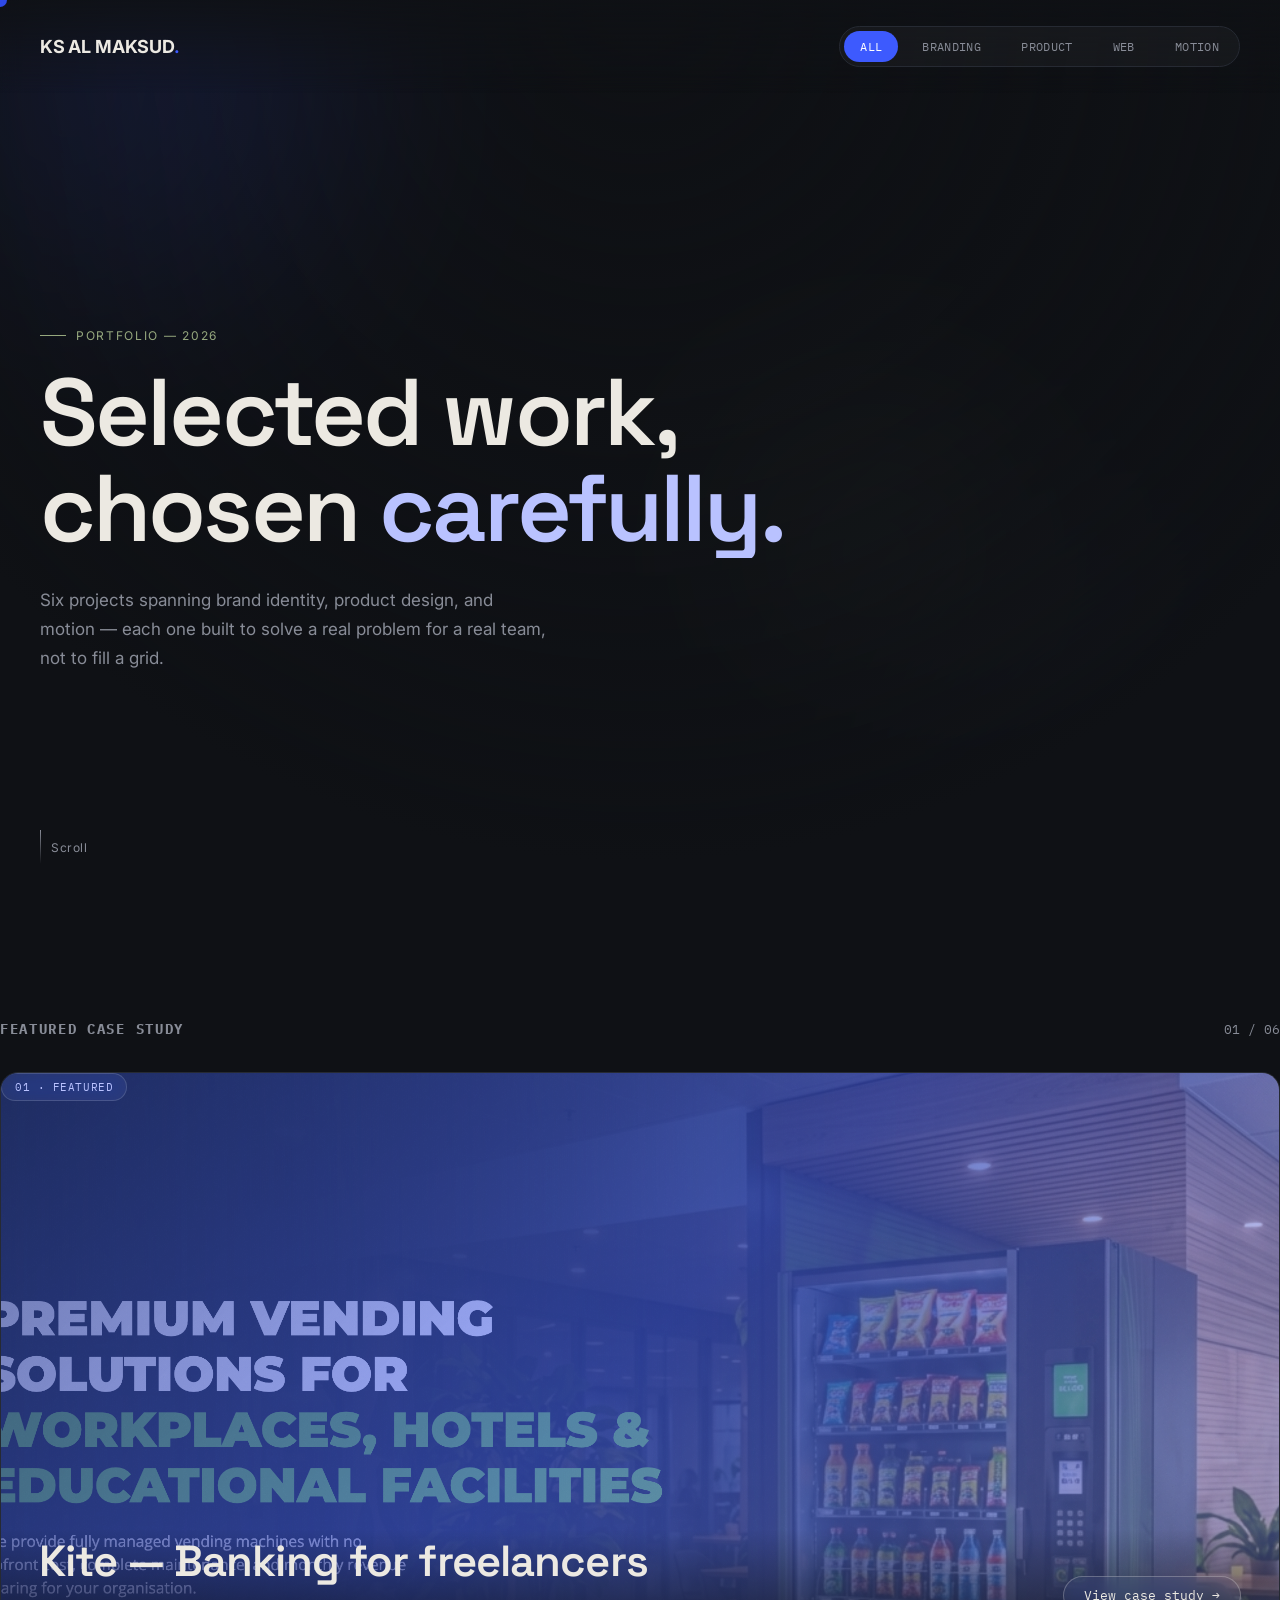
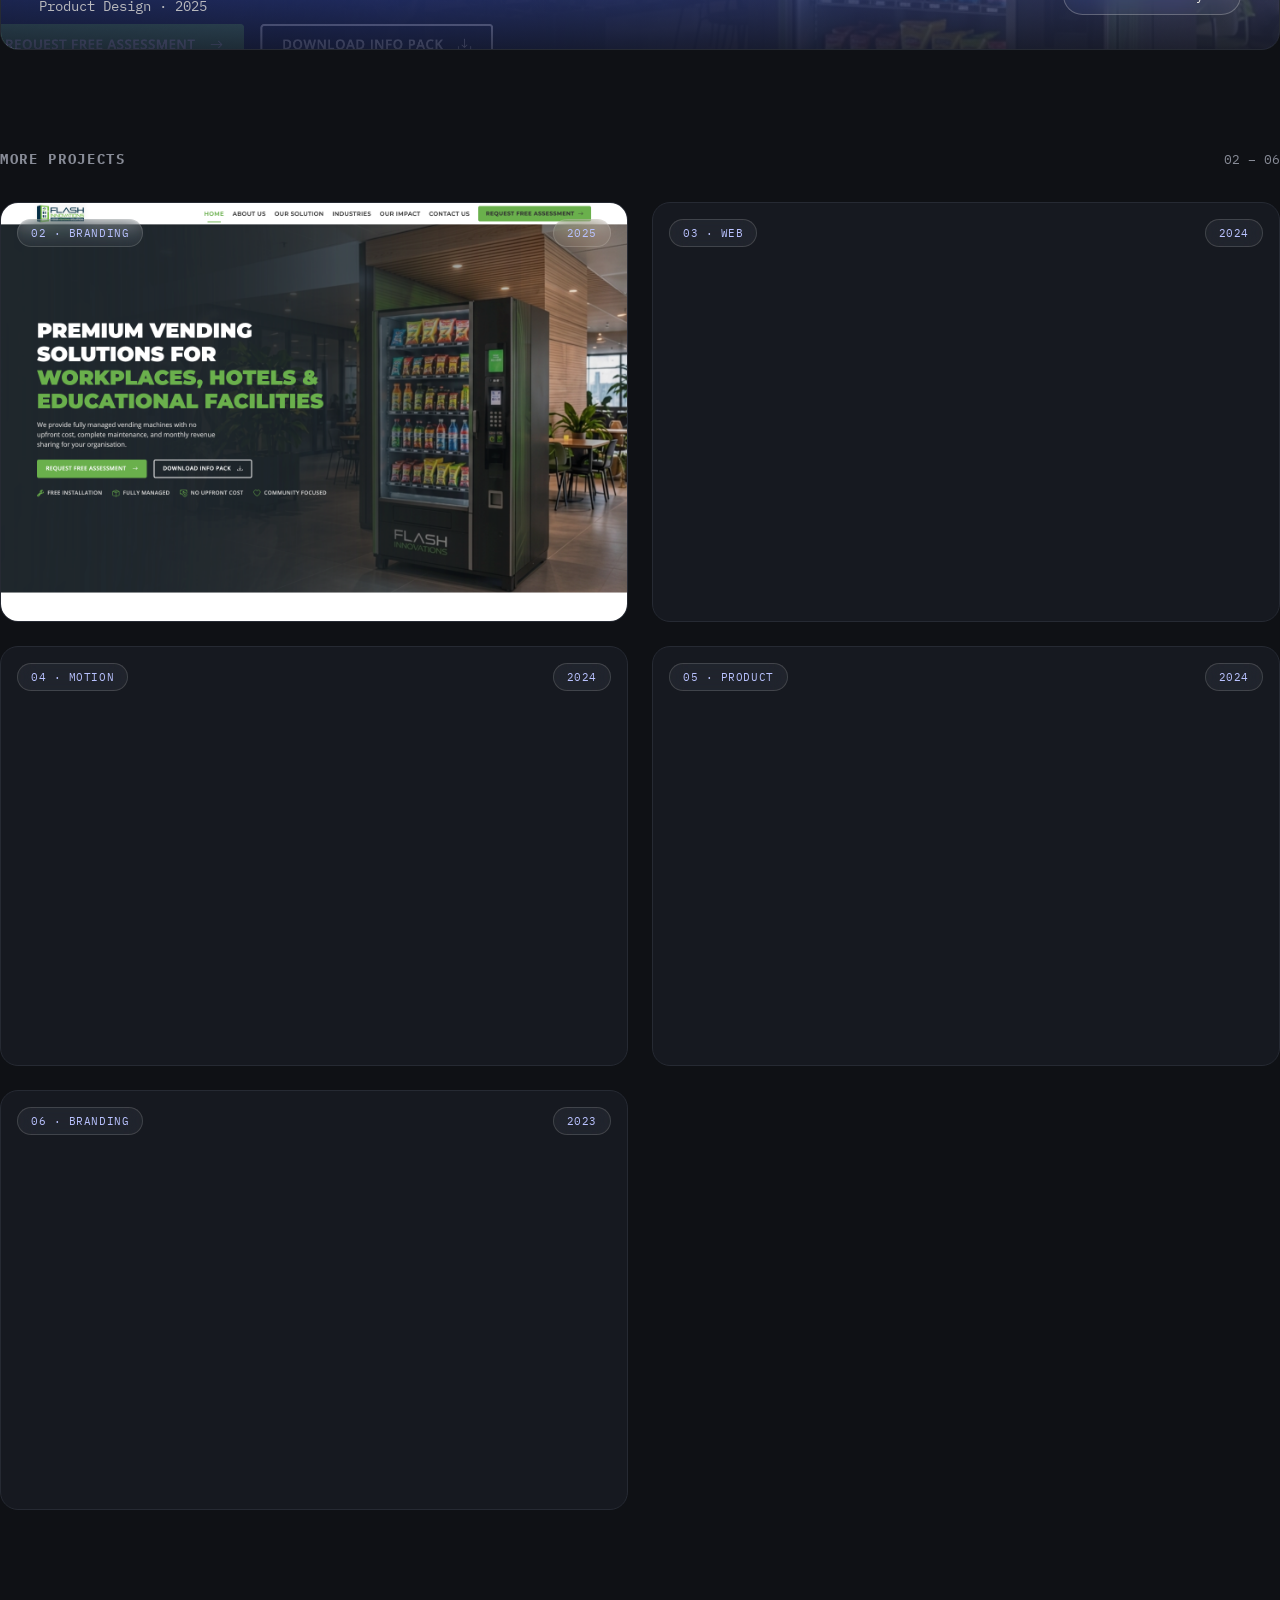
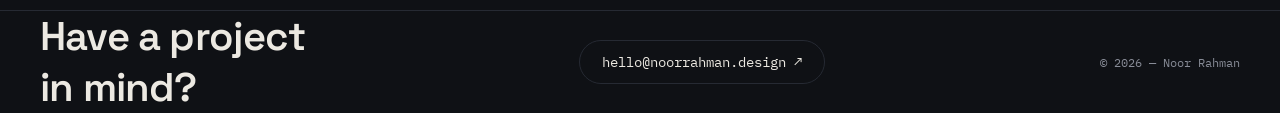
==== index.html @ ee63290d "first commit" ====
<!DOCTYPE html>
<html lang="en">
<head>
<meta charset="UTF-8">
<meta name="viewport" content="width=device-width, initial-scale=1.0">
<title>Kazi Sifat Al Maksud — Selected Work</title>
<link rel="preconnect" href="https://fonts.googleapis.com">
<link rel="preconnect" href="https://fonts.gstatic.com" crossorigin>
<link href="https://fonts.googleapis.com/css2?family=Space+Grotesk:wght@500;600;700&family=Inter:wght@400;500;600&family=IBM+Plex+Mono:wght@400;500&display=swap" rel="stylesheet">
<style>
  :root{
    --bg:#0F1115;
    --panel:#161920;
    --panel-2:#1C202A;
    --text:#ECE9E2;
    --muted:#888C97;
    --line:#262A33;
    --accent:#3D5AFE;
    --accent-soft:#B9C2FF;
    --tag:#96A87E;
    --radius:18px;
    --ease:cubic-bezier(.22,1,.36,1);
  }

  *{margin:0;padding:0;box-sizing:border-box;}

  html{scroll-behavior:smooth;}

  body{
    background:var(--bg);
    color:var(--text);
    font-family:'Inter',sans-serif;
    overflow-x:hidden;
    cursor:none;
  }

  @media (pointer:coarse){
    body{cursor:auto;}
  }

  ::selection{background:var(--accent);color:#fff;}

  .display{font-family:'Space Grotesk',sans-serif;}
  .mono{font-family:'IBM Plex Mono',monospace;}

  a{color:inherit;text-decoration:none;}

  /* ---------- custom cursor ---------- */
  #cursor{
    position:fixed;
    top:0;left:0;
    width:14px;height:14px;
    border-radius:50%;
    background:var(--accent);
    pointer-events:none;
    z-index:999;
    transform:translate(-50%,-50%);
    transition:width .3s var(--ease),height .3s var(--ease),background .3s var(--ease);
    mix-blend-mode:difference;
  }
  #cursor.view{
    width:84px;height:84px;
    background:var(--accent-soft);
  }
  #cursor .label{
    position:absolute;
    inset:0;
    display:flex;
    align-items:center;
    justify-content:center;
    font-size:12px;
    letter-spacing:.05em;
    color:#0F1115;
    opacity:0;
    transition:opacity .25s var(--ease);
    font-family:'IBM Plex Mono',monospace;
    text-transform:uppercase;
  }
  #cursor.view .label{opacity:1;}
  @media (pointer:coarse){ #cursor{display:none;} }

  /* ---------- ambient background animation ---------- */
  .bg-ambient{
    position:fixed;
    inset:0;
    z-index:-1;
    overflow:hidden;
    pointer-events:none;
  }
  .bg-ambient .blob{
    position:absolute;
    border-radius:50%;
    filter:blur(100px);
    mix-blend-mode:screen;
    will-change:transform;
  }
  .bg-ambient .b1{
    width:560px;height:560px;
    top:-12%;left:-10%;
    background:radial-gradient(circle at 30% 30%, var(--accent), transparent 70%);
    opacity:.4;
    animation:drift1 24s var(--ease) infinite alternate;
  }
  .bg-ambient .b2{
    width:480px;height:480px;
    bottom:-18%;right:-8%;
    background:radial-gradient(circle at 60% 40%, var(--accent-soft), transparent 70%);
    opacity:.28;
    animation:drift2 30s var(--ease) infinite alternate;
  }
  .bg-ambient .b3{
    width:420px;height:420px;
    top:38%;left:52%;
    background:radial-gradient(circle at 50% 50%, var(--tag), transparent 70%);
    opacity:.16;
    animation:drift3 36s var(--ease) infinite alternate;
  }
  .bg-ambient::after{
    content:"";
    position:absolute;inset:0;
    background:radial-gradient(circle at 50% 0%, transparent 0%, var(--bg) 78%);
  }
  @keyframes drift1{
    0%{ transform:translate(0,0) scale(1); }
    100%{ transform:translate(90px,70px) scale(1.2); }
  }
  @keyframes drift2{
    0%{ transform:translate(0,0) scale(1); }
    100%{ transform:translate(-70px,-60px) scale(1.15); }
  }
  @keyframes drift3{
    0%{ transform:translate(0,0) scale(1); }
    100%{ transform:translate(-50px,60px) scale(1.1); }
  }
  @media (prefers-reduced-motion:reduce){
    .bg-ambient .blob{ animation:none; }
  }

  /* ---------- layout helpers ---------- */
  .wrap{
    width:100%;
    max-width:1640px;
    margin:0 auto;
    padding:0 40px;
  }
  @media (max-width:700px){ .wrap{padding:0 22px;} }

  .reveal{
    opacity:0;
    transform:translateY(28px);
    transition:opacity .9s var(--ease), transform .9s var(--ease);
  }
  .reveal.in{opacity:1;transform:translateY(0);}

  /* ---------- nav ---------- */
  nav{
    position:fixed;top:0;left:0;right:0;
    z-index:60;
    display:flex;align-items:center;justify-content:space-between;
    padding:26px 40px;
    backdrop-filter:blur(10px);
    background:linear-gradient(to bottom, rgba(15,17,21,.85), rgba(15,17,21,0));
  }
  @media (max-width:700px){ nav{padding:20px 22px;} }

  .mark{
    font-size:18px;
    font-weight:700;
    letter-spacing:-.01em;
  }
  .mark span{color:var(--accent);}

  .filters{
    display:flex;
    gap:8px;
    background:rgba(255,255,255,.03);
    border:1px solid var(--line);
    border-radius:999px;
    padding:4px;
  }
  .filters button{
    font-family:'IBM Plex Mono',monospace;
    font-size:12px;
    letter-spacing:.03em;
    text-transform:uppercase;
    color:var(--muted);
    background:transparent;
    border:none;
    padding:8px 16px;
    border-radius:999px;
    cursor:pointer;
    transition:background .3s var(--ease), color .3s var(--ease);
  }
  .filters button.active{
    background:var(--accent);
    color:#fff;
  }
  @media (max-width:700px){ .filters{display:none;} }

  /* ---------- hero ---------- */
  .hero{
    min-height:100svh;
    display:flex;
    flex-direction:column;
    justify-content:center;
    padding-top:100px;
    position:relative;
  }
  .eyebrow{
    font-size:12px;
    letter-spacing:.14em;
    text-transform:uppercase;
    color:var(--tag);
    margin-bottom:22px;
    display:flex;align-items:center;gap:10px;
  }
  .eyebrow::before{
    content:"";
    width:26px;height:1px;
    background:var(--tag);
    display:inline-block;
  }
  .hero h1{
    font-size:clamp(40px, 7.4vw, 96px);
    line-height:1.02;
    font-weight:600;
    letter-spacing:-.03em;
    max-width:16ch;
  }
  .hero h1 .rowline{
    display:block;
    overflow:hidden;
  }
  .hero h1 .rowline span{
    display:block;
    transform:translateY(110%);
    animation:riseUp 1s var(--ease) forwards;
  }
  .hero h1 .rowline:nth-child(1) span{animation-delay:.05s;}
  .hero h1 .rowline:nth-child(2) span{animation-delay:.18s;}
  .hero h1 em{
    font-style:normal;
    color:var(--accent-soft);
  }
  @keyframes riseUp{ to{transform:translateY(0);} }

  .hero p{
    margin-top:28px;
    max-width:46ch;
    color:var(--muted);
    font-size:17px;
    line-height:1.7;
    opacity:0;
    animation:fadeIn 1s var(--ease) forwards;
    animation-delay:.6s;
  }
  @keyframes fadeIn{ to{opacity:1;} }

  .scrollcue{
    position:absolute;
    bottom:36px;left:40px;
    display:flex;align-items:center;gap:10px;
    color:var(--muted);
    font-size:12px;
    letter-spacing:.05em;
    opacity:0;
    animation:fadeIn 1s var(--ease) forwards;
    animation-delay:1s;
  }
  .scrollcue .line{
    width:1px;height:34px;
    background:linear-gradient(var(--muted),transparent);
    position:relative;
    overflow:hidden;
  }
  .scrollcue .line::after{
    content:"";
    position:absolute;
    top:-34px;left:0;
    width:1px;height:34px;
    background:var(--accent-soft);
    animation:drip 1.8s ease-in-out infinite;
  }
  @keyframes drip{ to{ top:34px; } }

  /* ---------- featured project ---------- */
  .featured{
    padding:120px 0 40px;
  }
  .section-head{
    display:flex;
    justify-content:space-between;
    align-items:flex-end;
    margin-bottom:34px;
    gap:20px;
    flex-wrap:wrap;
  }
  .section-head h2{
    font-size:14px;
    letter-spacing:.12em;
    text-transform:uppercase;
    color:var(--muted);
    font-family:'IBM Plex Mono',monospace;
  }
  .count{
    font-family:'IBM Plex Mono',monospace;
    font-size:13px;
    color:var(--muted);
  }

  .feature-card{
    display:block;
    border-radius:var(--radius);
    overflow:hidden;
    position:relative;
    cursor:pointer;
    border:1px solid var(--line);
  }
  .feature-thumb{
    height:64vh;
    min-height:420px;
    position:relative;
    overflow:hidden;
  }
  .feature-thumb .art{
    position:absolute;
    inset:-8%;
    transition:transform .6s var(--ease);
  }
  .feature-card:hover .art{ transform:scale(1.05); }
  .feature-thumb .noise{
    position:absolute;inset:0;
    opacity:.5;
    mix-blend-mode:overlay;
    pointer-events:none;
  }
  .feature-info{
    position:absolute;
    left:0;right:0;bottom:0;
    padding:34px 38px;
    display:flex;
    justify-content:space-between;
    align-items:flex-end;
    background:linear-gradient(to top, rgba(10,11,14,.72), transparent 80%);
  }
  .feature-info h3{
    font-size:clamp(26px,3.4vw,44px);
    font-weight:600;
    letter-spacing:-.02em;
  }
  .feature-info .meta{
    color:rgba(236,233,226,.75);
    font-size:14px;
    margin-top:8px;
    font-family:'IBM Plex Mono',monospace;
  }
  .view-pill{
    background:rgba(255,255,255,.04);
    border:1px solid rgba(236,233,226,.28);
    border-radius:999px;
    padding:10px 20px;
    font-size:13px;
    font-family:'IBM Plex Mono',monospace;
    white-space:nowrap;
    backdrop-filter:blur(10px) saturate(140%);
    -webkit-backdrop-filter:blur(10px) saturate(140%);
    transition:background .3s var(--ease), border-color .3s var(--ease), transform .3s var(--ease);
  }
  .feature-card:hover .view-pill{
    background:rgba(255,255,255,.08);
    border-color:rgba(236,233,226,.5);
    transform:translateX(3px);
  }

  /* glass label / badge — used for category + index chips */
  .glass-label{
    display:inline-flex;
    align-items:center;
    gap:6px;
    background:rgba(255,255,255,.05);
    border:1px solid rgba(236,233,226,.16);
    backdrop-filter:blur(10px) saturate(140%);
    -webkit-backdrop-filter:blur(10px) saturate(140%);
    border-radius:999px;
    padding:6px 13px;
    font-family:'IBM Plex Mono',monospace;
    font-size:11px;
    letter-spacing:.05em;
    text-transform:uppercase;
    color:var(--accent-soft);
    -webkit-font-smoothing:antialiased;
  }

  /* ---------- grid ---------- */
  .grid-section{padding:60px 0 100px;}
  .grid{
    display:grid;
    grid-template-columns:repeat(2,1fr);
    gap:24px;
  }
  @media (max-width:820px){ .grid{grid-template-columns:1fr;} }

  .card{
    display:block;
    background:var(--panel);
    border:1px solid var(--line);
    border-radius:var(--radius);
    overflow:hidden;
    cursor:pointer;
    position:relative;
    height:420px;
    transition:border-color .45s var(--ease), transform .45s var(--ease), box-shadow .45s var(--ease);
    will-change:transform;
  }
  .card:hover{
    border-color:rgba(61,90,254,.55);
    transform:translateY(-6px);
    box-shadow:0 24px 48px -20px rgba(0,0,0,.55), 0 0 0 1px rgba(61,90,254,.12);
  }
  .card.hide{ display:none; }
  @media (max-width:820px){ .card{ height:340px; } }

  .card .thumb{
    position:absolute;
    inset:0;
    overflow:hidden;
  }
  .card .thumb .art{
    position:absolute;
    /* inset:-8%; */
    transition:transform .7s var(--ease), filter .7s var(--ease);
    filter:saturate(1);
  }
  .card:hover .thumb .art{ transform:scale(1.08) rotate(.6deg); filter:saturate(1.12); }

  .card .thumb::after{
    content:"";
    position:absolute;inset:0;
    background:linear-gradient(to top, rgba(8,9,12,.85) 0%, rgba(8,9,12,.35) 32%, transparent 62%);
    opacity:0;
    transition:opacity .45s var(--ease);
    pointer-events:none;
  }
  .card:hover .thumb::after{ opacity:1; }

  .card .thumb-badge{
    position:absolute;
    top:16px;left:16px;
    z-index:2;
  }
  .card .thumb-year{
    position:absolute;
    top:16px;right:16px;
    z-index:2;
  }

  .card .body{
    position:absolute;
    left:0;right:0;bottom:0;
    z-index:2;
    padding:26px;
    display:flex;
    justify-content:space-between;
    align-items:flex-end;
    gap:16px;
    opacity:0;
    transform:translateY(14px);
    transition:opacity .4s var(--ease), transform .45s var(--ease);
  }
  .card:hover .body{ opacity:1; transform:translateY(0); }

  .card h4{
    font-size:22px;
    font-weight:600;
    letter-spacing:-.01em;
    color:var(--text);
  }
  .card .tags{
    margin-top:8px;
    font-size:13px;
    color:rgba(236,233,226,.7);
    letter-spacing:.01em;
  }
  .card .arrow{
    flex:0 0 auto;
    width:38px;height:38px;
    display:flex;align-items:center;justify-content:center;
    border-radius:50%;
    border:1px solid rgba(236,233,226,.3);
    background:rgba(255,255,255,.05);
    backdrop-filter:blur(8px);
    -webkit-backdrop-filter:blur(8px);
    font-size:16px;
    color:var(--text);
    transition:transform .35s var(--ease), color .35s var(--ease), border-color .35s var(--ease), background .35s var(--ease);
  }
  .card:hover .arrow{
    transform:translate(3px,-3px);
    color:#fff;
    border-color:var(--accent);
    background:var(--accent);
  }

  /* ---------- footer ---------- */
  footer{
    border-top:1px solid var(--line);
    padding:60px 0 46px;
    display:flex;
    justify-content:space-between;
    align-items:center;
    flex-wrap:wrap;
    gap:18px;
  }
  footer .big{
    font-size:clamp(24px,4vw,40px);
    font-weight:600;
    letter-spacing:-.02em;
  }
  footer .contact-link{
    display:inline-flex;
    align-items:center;
    gap:10px;
    border:1px solid var(--line);
    border-radius:999px;
    padding:12px 22px;
    font-size:14px;
    transition:border-color .3s var(--ease), color .3s var(--ease);
  }
  footer .contact-link:hover{ border-color:var(--accent); color:var(--accent-soft); }
  footer small{ color:var(--muted); font-size:12px; }
</style>
</head>
<body>

<div class="bg-ambient" aria-hidden="true">
  <span class="blob b1"></span>
  <span class="blob b2"></span>
  <span class="blob b3"></span>
</div>

<div id="cursor"><span class="label">View</span></div>

<nav>
  <div class="mark">KS AL MAKSUD<span>.</span></div>
  <div class="filters" id="filters">
    <button class="active" data-filter="all">All</button>
    <button data-filter="Branding">Branding</button>
    <button data-filter="Product">Product</button>
    <button data-filter="Web">Web</button>
    <button data-filter="Motion">Motion</button>
  </div>
</nav>

<header class="hero">
  <div class="wrap">
    <div class="eyebrow">Portfolio — 2026</div>
    <h1 class="display">
      <span class="rowline"><span>Selected work,</span></span>
      <span class="rowline"><span>chosen <em>carefully.</em></span></span>
    </h1>
    <p>Six projects spanning brand identity, product design, and motion — each one built to solve a real problem for a real team, not to fill a grid.</p>
  </div>
  <div class="scrollcue"><div class="line"></div>Scroll</div>
</header>

<section class="featured wrap">
  <div class="section-head reveal">
    <h2>Featured case study</h2>
    <span class="count">01 / 06</span>
  </div>

  <a class="feature-card reveal" href="project.html?id=0">
    <div class="feature-thumb">
      <div class="art" style="
          background:
              linear-gradient(135deg, rgba(27,42,107,.7), rgba(61,90,254,.5), rgba(154,169,255,.4)),
              url('flash-innovations.html.png') top/cover no-repeat;
      "></div>

      <svg class="noise" width="100%" height="100%"><filter id="n1"><feTurbulence baseFrequency="0.9" numOctaves="2" result="t"/><feColorMatrix in="t" type="saturate" values="0"/></filter><rect width="100%" height="100%" filter="url(#n1)" opacity="0.15"/></svg>
      <span class="glass-label thumb-badge">01 · Featured</span>
      <div class="feature-info">
        <div>
          <h3 class="display">Kite — Banking for freelancers</h3>
          <div class="meta">Product Design · 2025</div>
        </div>
        <div class="view-pill">View case study →</div>
      </div>
    </div>
  </a>
</section>

<section class="grid-section wrap">
  <div class="section-head reveal">
    <h2>More projects</h2>
    <span class="count">02 – 06</span>
  </div>

  <div class="grid" id="grid">

    <a class="card reveal" href="project.html?id=1" data-cat="Branding">
      <div class="thumb">
          <div class="art" style="background-image: url('flash-innovations.html.png'); background-size: cover; background-position: top center;width: 100%; height: 100%;"></div>
          <span class="glass-label thumb-badge">02 · Branding</span>
          <span class="glass-label thumb-year">2025</span>
      </div>
        <div class="body">
          <div>
            <h4 class="display">Lumen Studio</h4>
            <div class="tags">Brand Identity · Branding · 2025</div>
          </div>
          <span class="arrow">↗</span>
        </div>
    </a>

    <a class="card reveal" href="project.html?id=2" data-cat="Web">
      <div class="thumb">
        <div class="art" style="background:linear-gradient(150deg,#0D2130,#2C6E8F 55%,#8FD1E8);"></div>
        <span class="glass-label thumb-badge">03 · Web</span>
        <span class="glass-label thumb-year">2024</span>
        </div>
      <div class="body">
        <div>
          <h4 class="display">Wander</h4>
          <div class="tags">Travel Booking App · Web Design · 2024</div>
        </div>
        <span class="arrow">↗</span>
      </div>
    </a>

    <a class="card reveal" href="project.html?id=3" data-cat="Motion">
      <div class="thumb">
        <div class="art" style="background:linear-gradient(150deg,#241226,#7A3D9B 55%,#C79BE0);"></div>
        <span class="glass-label thumb-badge">04 · Motion</span>
        <span class="glass-label thumb-year">2024</span>
      </div>
      <div class="body">
        <div>
          <h4 class="display">Motionhouse Reel</h4>
          <div class="tags">Motion Identity · Motion · 2024</div>
        </div>
        <span class="arrow">↗</span>
      </div>
    </a>

    <a class="card reveal" href="project.html?id=4" data-cat="Product">
      <div class="thumb">
        <div class="art" style="background:linear-gradient(150deg,#331414,#B15A3E 55%,#EDB79B);"></div>
        <span class="glass-label thumb-badge">05 · Product</span>
        <span class="glass-label thumb-year">2024</span>
      </div>
      <div class="body">
        <div>
          <h4 class="display">Fable</h4>
          <div class="tags">Reading App for Kids · Product Design · 2024</div>
        </div>
        <span class="arrow">↗</span>
      </div>
    </a>

    <a class="card reveal" href="project.html?id=5" data-cat="Branding">
      <div class="thumb">
        <div class="art" style="background:linear-gradient(150deg,#12241A,#3E7A52 55%,#A9D8B8);"></div>
        <span class="glass-label thumb-badge">06 · Branding</span>
        <span class="glass-label thumb-year">2023</span>
      </div>
      <div class="body">
        <div>
          <h4 class="display">Northbound</h4>
          <div class="tags">Outdoor Brand Identity · Branding · 2023</div>
        </div>
        <span class="arrow">↗</span>
      </div>
    </a>

  </div>
</section>

<footer class="wrap">
  <div class="big display">Have a project<br>in mind?</div>
  <a class="contact-link mono" href="mailto:hello@noorrahman.design">hello@noorrahman.design ↗</a>
  <small class="mono">© 2026 — Noor Rahman</small>
</footer>

<script>
/* custom cursor */
const cursor = document.getElementById('cursor');
if(matchMedia('(pointer:fine)').matches){
  window.addEventListener('mousemove', e=>{
    cursor.style.left = e.clientX+'px';
    cursor.style.top = e.clientY+'px';
  });
  document.querySelectorAll('.card, .feature-card, .contact-link').forEach(el=>{
    el.addEventListener('mouseenter', ()=>cursor.classList.add('view'));
    el.addEventListener('mouseleave', ()=>cursor.classList.remove('view'));
  });
}

/* scroll reveal */
const io = new IntersectionObserver(entries=>{
  entries.forEach(en=>{
    if(en.isIntersecting){ en.target.classList.add('in'); io.unobserve(en.target); }
  });
},{threshold:.15});
document.querySelectorAll('.reveal').forEach(el=>io.observe(el));

/* featured parallax */
const featArt = document.querySelector('.feature-thumb .art');
window.addEventListener('scroll', ()=>{
  if(!featArt) return;
  const r = featArt.parentElement.getBoundingClientRect();
  const p = (window.innerHeight - r.top) * 0.06;
  featArt.style.transform = `translateY(${p}px)`;
});

/* filters */
document.getElementById('filters').addEventListener('click', e=>{
  const btn = e.target.closest('button');
  if(!btn) return;
  document.querySelectorAll('#filters button').forEach(b=>b.classList.remove('active'));
  btn.classList.add('active');
  const f = btn.dataset.filter;
  document.querySelectorAll('#grid .card').forEach(card=>{
    card.classList.toggle('hide', f!=='all' && card.dataset.cat!==f);
  });
});
</script>

</body>
</html>
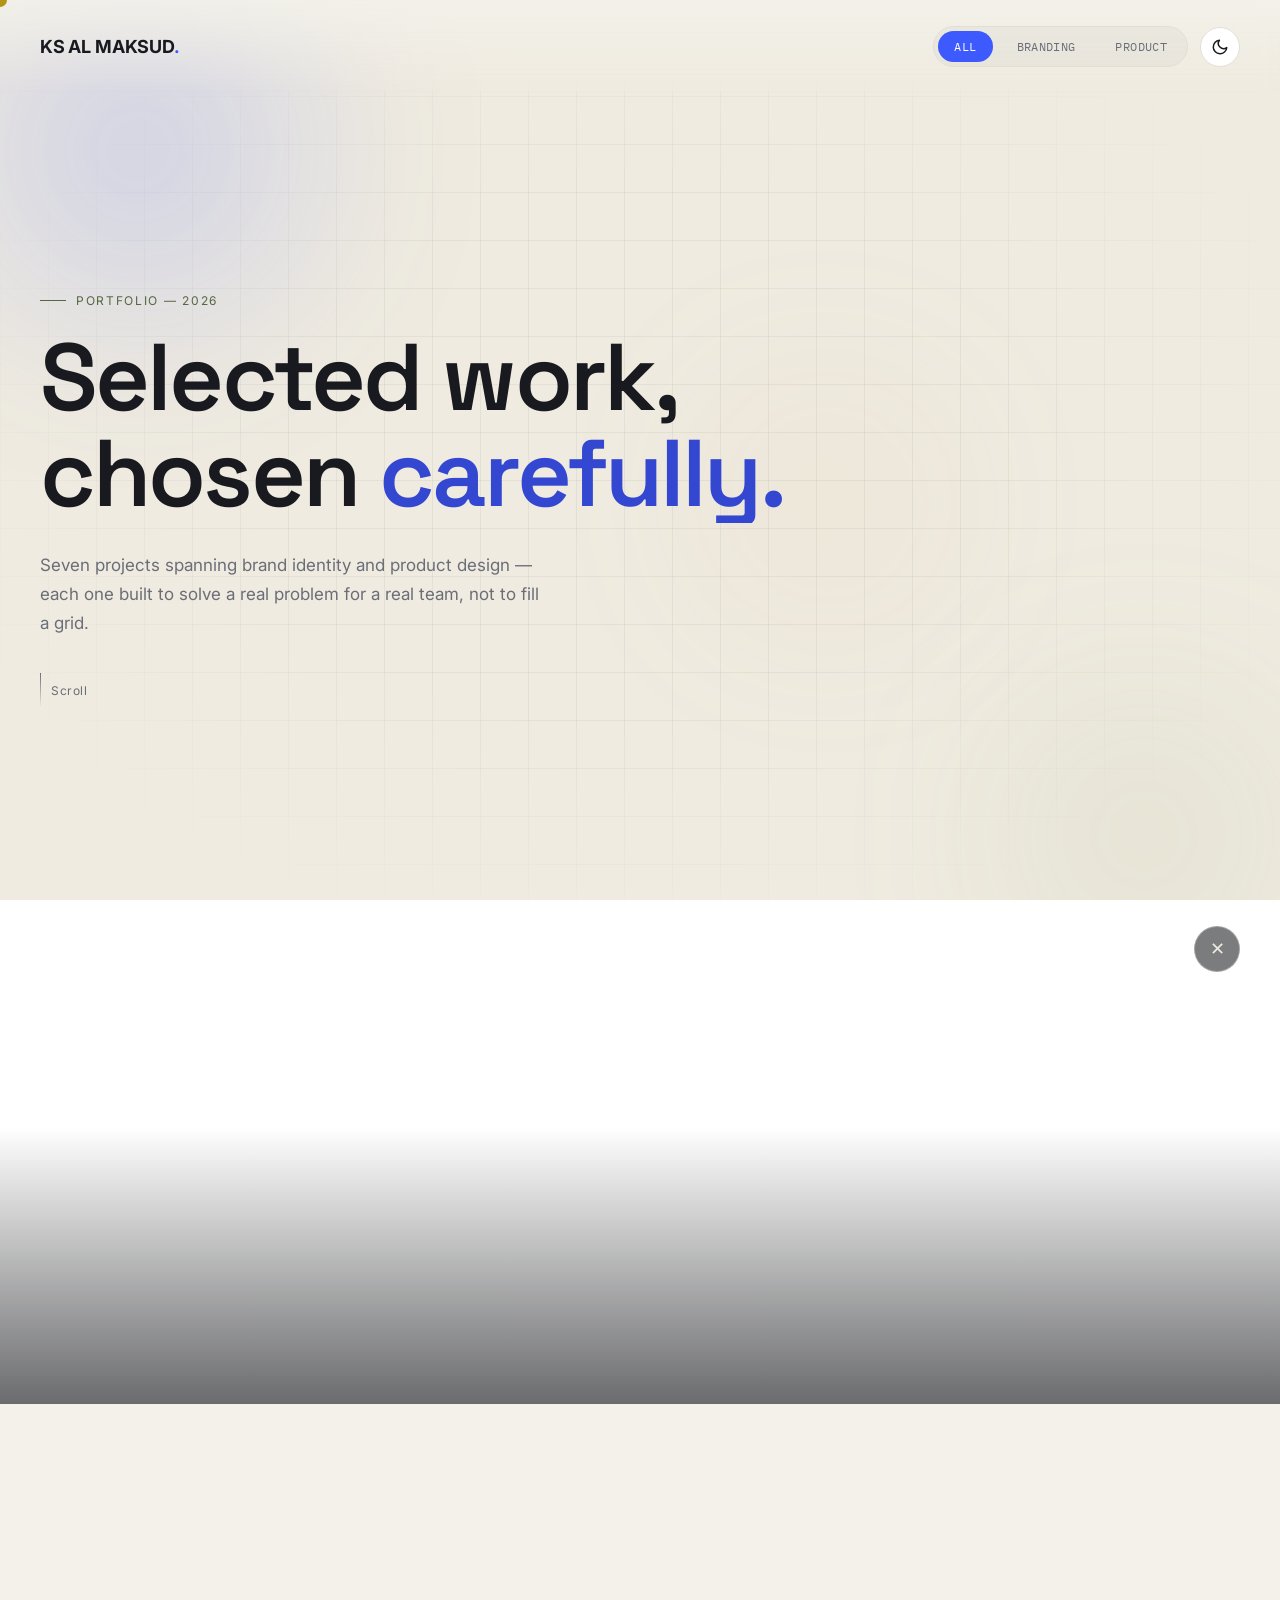
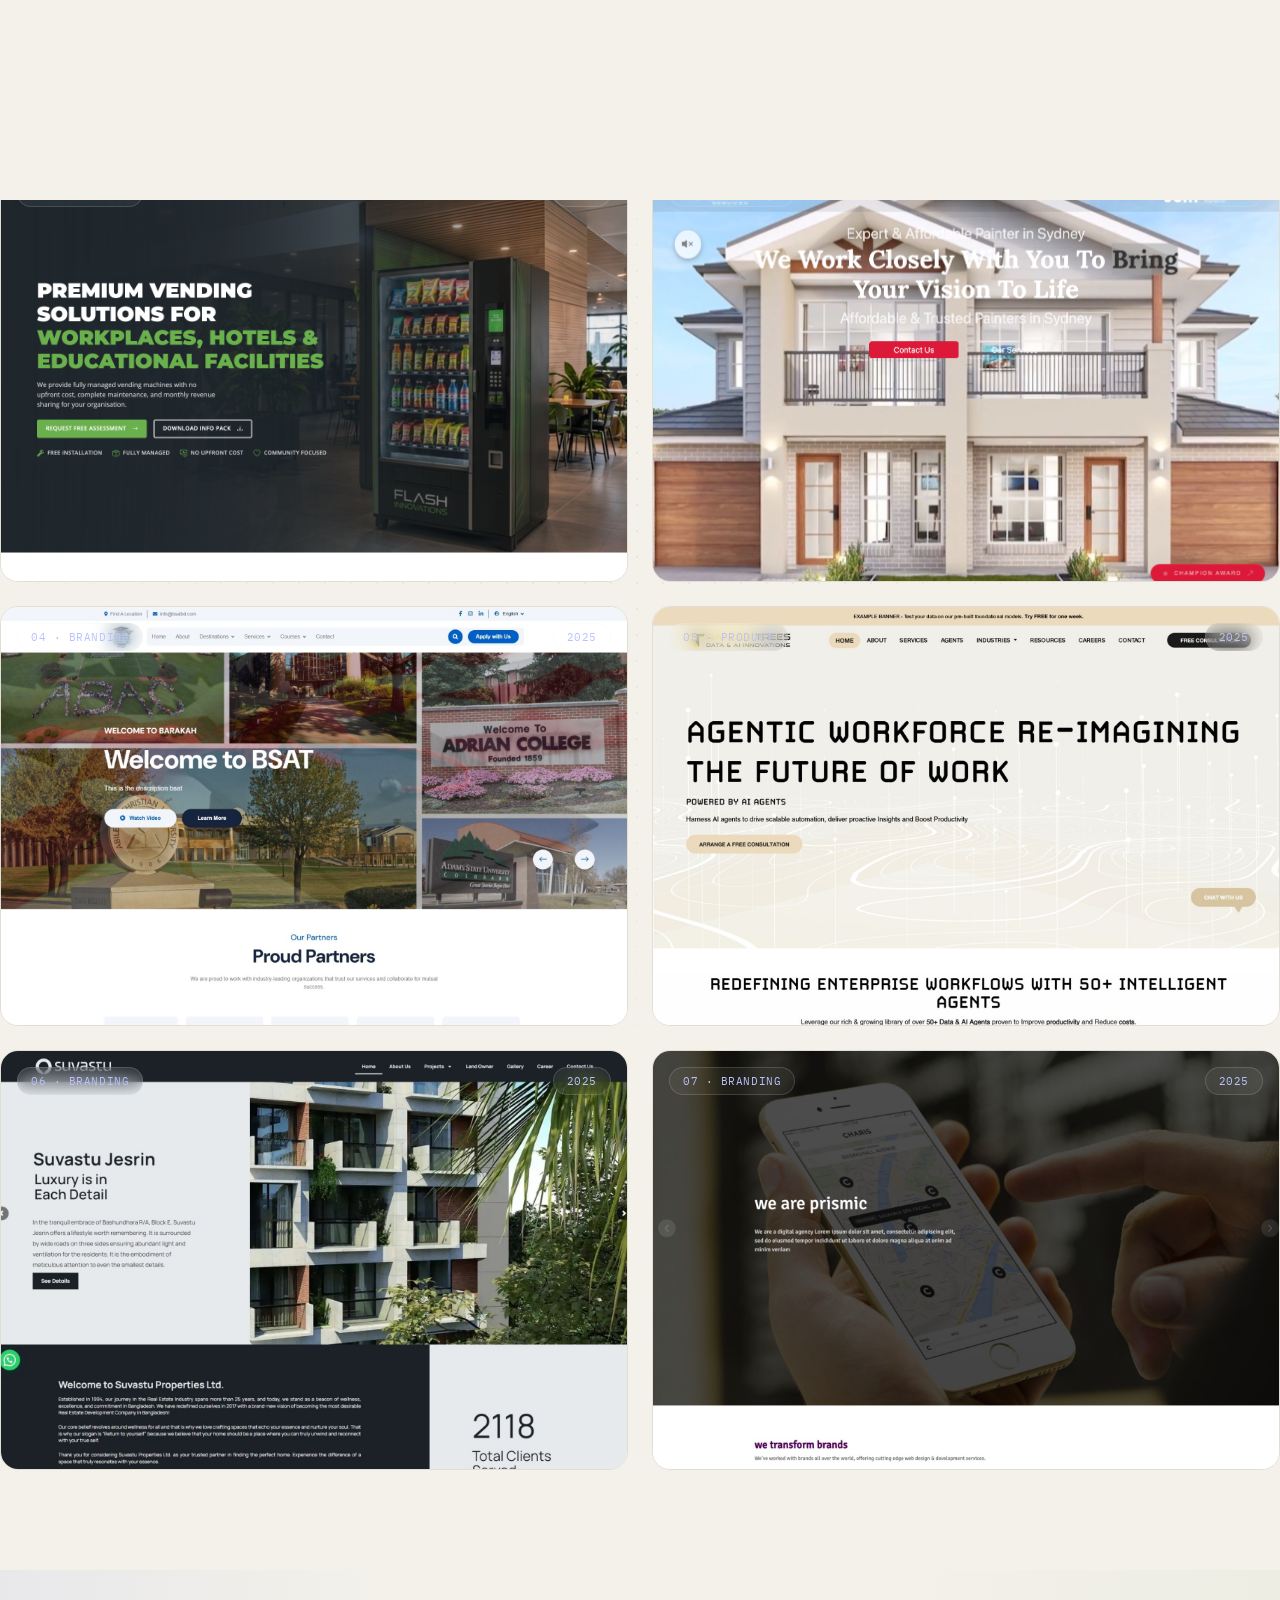
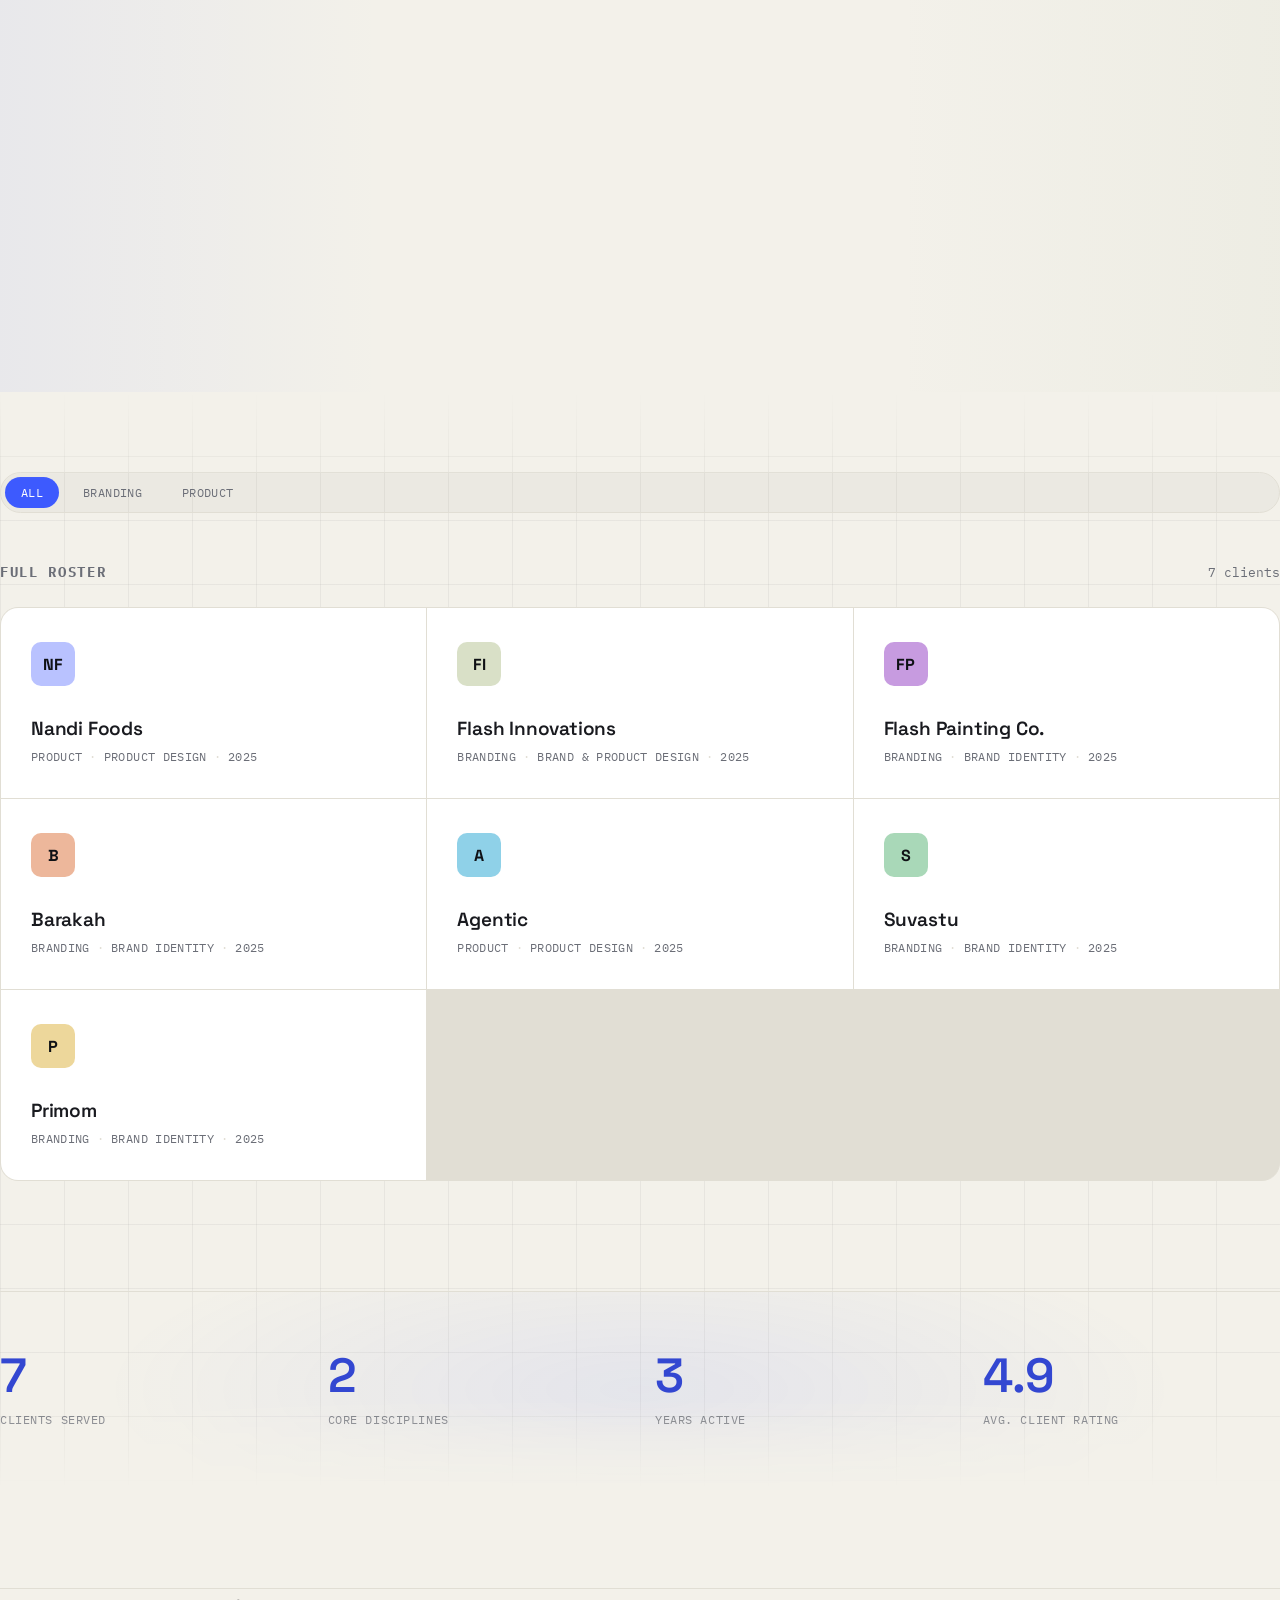
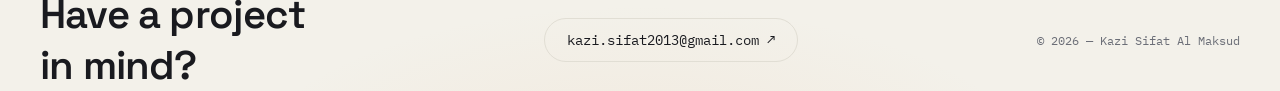
==== commit 88352023: "add project page" ====
--- a/index.html
+++ b/index.html
@@ -2,6 +2,18 @@
 <html lang="en">
 <head>
 <meta charset="UTF-8">
+<script>
+  /* Set theme before first paint to avoid a flash of the wrong theme */
+  (function(){
+    try{
+      var stored = localStorage.getItem('ks-theme');
+      var theme = stored || (window.matchMedia('(prefers-color-scheme: light)').matches ? 'light' : 'dark');
+      document.documentElement.setAttribute('data-theme', theme);
+    }catch(e){
+      document.documentElement.setAttribute('data-theme','dark');
+    }
+  })();
+</script>
 <meta name="viewport" content="width=device-width, initial-scale=1.0">
 <title>Kazi Sifat Al Maksud — Selected Work</title>
 <link rel="preconnect" href="https://fonts.googleapis.com">
@@ -9,694 +21,738 @@
 <link href="https://fonts.googleapis.com/css2?family=Space+Grotesk:wght@500;600;700&family=Inter:wght@400;500;600&family=IBM+Plex+Mono:wght@400;500&display=swap" rel="stylesheet">
 <style>
   :root{
-    --bg:#0F1115;
-    --panel:#161920;
-    --panel-2:#1C202A;
+    --bg:#0B0D12;
+    --panel:#14161D;
+    --panel-2:#191C25;
     --text:#ECE9E2;
     --muted:#888C97;
     --line:#262A33;
     --accent:#3D5AFE;
     --accent-soft:#B9C2FF;
     --tag:#96A87E;
+    --warm:#E8B589;
+    --hero-bg:#08090C;
+    --grid-line: rgba(255,255,255,.04);
     --radius:18px;
     --ease:cubic-bezier(.22,1,.36,1);
+
+    /* Constant colors for text/badges that sit ON TOP OF PHOTOS.
+       These never change with theme, since the photo + dark scrim
+       underneath them doesn't change. */
+    --text-on-media:#ECE9E2;
+    --accent-on-media:#B9C2FF;
+    --cursor-fill:#B9C2FF;
+  }
+
+  html[data-theme="light"]{
+    --bg:#F3F1EA;
+    --panel:#FFFFFF;
+    --panel-2:#F5F3EC;
+    --text:#191A1F;
+    --muted:#6B6E77;
+    --line:#E1DED4;
+    --accent-soft:#3347D1;
+    --tag:#54683F;
+    --warm:#B0703A;
+    --hero-bg:#EFEBE0;
+    --grid-line: rgba(20,20,26,.05);
   }
 
   *{margin:0;padding:0;box-sizing:border-box;}
-
   html{scroll-behavior:smooth;}
-
   body{
     background:var(--bg);
     color:var(--text);
     font-family:'Inter',sans-serif;
     overflow-x:hidden;
     cursor:none;
-  }
-
-  @media (pointer:coarse){
-    body{cursor:auto;}
-  }
-
+    transition:background-color .45s var(--ease), color .45s var(--ease);
+  }
+  @media (pointer:coarse){ body{cursor:auto;} }
   ::selection{background:var(--accent);color:#fff;}
-
   .display{font-family:'Space Grotesk',sans-serif;}
   .mono{font-family:'IBM Plex Mono',monospace;}
-
   a{color:inherit;text-decoration:none;}
 
   /* ---------- custom cursor ---------- */
   #cursor{
-    position:fixed;
-    top:0;left:0;
-    width:14px;height:14px;
-    border-radius:50%;
-    background:var(--accent);
-    pointer-events:none;
-    z-index:999;
+    position:fixed;top:0;left:0;width:14px;height:14px;border-radius:50%;
+    background:var(--accent);pointer-events:none;z-index:999;
     transform:translate(-50%,-50%);
     transition:width .3s var(--ease),height .3s var(--ease),background .3s var(--ease);
     mix-blend-mode:difference;
   }
-  #cursor.view{
-    width:84px;height:84px;
-    background:var(--accent-soft);
-  }
+  #cursor.view{width:84px;height:84px;background:var(--cursor-fill);}
   #cursor .label{
-    position:absolute;
-    inset:0;
-    display:flex;
-    align-items:center;
-    justify-content:center;
-    font-size:12px;
-    letter-spacing:.05em;
-    color:#0F1115;
-    opacity:0;
-    transition:opacity .25s var(--ease);
-    font-family:'IBM Plex Mono',monospace;
-    text-transform:uppercase;
+    position:absolute;inset:0;display:flex;align-items:center;justify-content:center;
+    font-size:12px;letter-spacing:.05em;color:#0F1115;opacity:0;
+    transition:opacity .25s var(--ease);font-family:'IBM Plex Mono',monospace;text-transform:uppercase;
   }
   #cursor.view .label{opacity:1;}
   @media (pointer:coarse){ #cursor{display:none;} }
 
-  /* ---------- ambient background animation ---------- */
-  .bg-ambient{
-    position:fixed;
-    inset:0;
-    z-index:-1;
-    overflow:hidden;
-    pointer-events:none;
-  }
-  .bg-ambient .blob{
-    position:absolute;
-    border-radius:50%;
-    filter:blur(100px);
-    mix-blend-mode:screen;
-    will-change:transform;
-  }
-  .bg-ambient .b1{
-    width:560px;height:560px;
-    top:-12%;left:-10%;
-    background:radial-gradient(circle at 30% 30%, var(--accent), transparent 70%);
-    opacity:.4;
-    animation:drift1 24s var(--ease) infinite alternate;
-  }
-  .bg-ambient .b2{
-    width:480px;height:480px;
-    bottom:-18%;right:-8%;
-    background:radial-gradient(circle at 60% 40%, var(--accent-soft), transparent 70%);
-    opacity:.28;
-    animation:drift2 30s var(--ease) infinite alternate;
-  }
-  .bg-ambient .b3{
-    width:420px;height:420px;
-    top:38%;left:52%;
-    background:radial-gradient(circle at 50% 50%, var(--tag), transparent 70%);
-    opacity:.16;
-    animation:drift3 36s var(--ease) infinite alternate;
-  }
-  .bg-ambient::after{
-    content:"";
-    position:absolute;inset:0;
-    background:radial-gradient(circle at 50% 0%, transparent 0%, var(--bg) 78%);
-  }
-  @keyframes drift1{
-    0%{ transform:translate(0,0) scale(1); }
-    100%{ transform:translate(90px,70px) scale(1.2); }
-  }
-  @keyframes drift2{
-    0%{ transform:translate(0,0) scale(1); }
-    100%{ transform:translate(-70px,-60px) scale(1.15); }
-  }
-  @keyframes drift3{
-    0%{ transform:translate(0,0) scale(1); }
-    100%{ transform:translate(-50px,60px) scale(1.1); }
-  }
-  @media (prefers-reduced-motion:reduce){
-    .bg-ambient .blob{ animation:none; }
-  }
-
   /* ---------- layout helpers ---------- */
-  .wrap{
-    width:100%;
-    max-width:1640px;
-    margin:0 auto;
-    padding:0 40px;
-  }
+  .wrap{width:100%;max-width:1640px;margin:0 auto;padding:0 40px;position:relative;z-index:1;}
   @media (max-width:700px){ .wrap{padding:0 22px;} }
 
-  .reveal{
-    opacity:0;
-    transform:translateY(28px);
-    transition:opacity .9s var(--ease), transform .9s var(--ease);
-  }
+  section{position:relative;}
+
+  .reveal{opacity:0;transform:translateY(28px);transition:opacity .9s var(--ease), transform .9s var(--ease);}
   .reveal.in{opacity:1;transform:translateY(0);}
 
   /* ---------- nav ---------- */
   nav{
-    position:fixed;top:0;left:0;right:0;
-    z-index:60;
+    position:fixed;top:0;left:0;right:0;z-index:60;
     display:flex;align-items:center;justify-content:space-between;
-    padding:26px 40px;
-    backdrop-filter:blur(10px);
-    background:linear-gradient(to bottom, rgba(15,17,21,.85), rgba(15,17,21,0));
+    padding:26px 40px;backdrop-filter:blur(10px);
+    background:linear-gradient(to bottom, rgba(11,13,18,.85), rgba(11,13,18,0));
+    transition:background .45s var(--ease);
+  }
+  html[data-theme="light"] nav{
+    background:linear-gradient(to bottom, rgba(243,241,234,.88), rgba(243,241,234,0));
   }
   @media (max-width:700px){ nav{padding:20px 22px;} }
-
-  .mark{
-    font-size:18px;
-    font-weight:700;
-    letter-spacing:-.01em;
-  }
+  .mark{font-size:18px;font-weight:700;letter-spacing:-.01em;}
   .mark span{color:var(--accent);}
 
+  .nav-right{display:flex;align-items:center;gap:12px;}
+
   .filters{
-    display:flex;
-    gap:8px;
-    background:rgba(255,255,255,.03);
-    border:1px solid var(--line);
-    border-radius:999px;
-    padding:4px;
-  }
+    display:flex;gap:8px;background:rgba(255,255,255,.03);
+    border:1px solid var(--line);border-radius:999px;padding:4px;
+  }
+  html[data-theme="light"] .filters{background:rgba(20,20,26,.03);}
   .filters button{
-    font-family:'IBM Plex Mono',monospace;
-    font-size:12px;
-    letter-spacing:.03em;
-    text-transform:uppercase;
-    color:var(--muted);
-    background:transparent;
-    border:none;
-    padding:8px 16px;
-    border-radius:999px;
-    cursor:pointer;
-    transition:background .3s var(--ease), color .3s var(--ease);
-  }
-  .filters button.active{
-    background:var(--accent);
-    color:#fff;
-  }
+    font-family:'IBM Plex Mono',monospace;font-size:12px;letter-spacing:.03em;text-transform:uppercase;
+    color:var(--muted);background:transparent;border:none;padding:8px 16px;border-radius:999px;
+    cursor:pointer;transition:background .3s var(--ease), color .3s var(--ease);
+  }
+  .filters button.active{background:var(--accent);color:#fff;}
   @media (max-width:700px){ .filters{display:none;} }
 
+  /* ---------- theme toggle ---------- */
+  .theme-toggle{
+    width:40px;height:40px;border-radius:50%;border:1px solid var(--line);background:var(--panel);
+    color:var(--text);display:flex;align-items:center;justify-content:center;cursor:pointer;flex:0 0 auto;
+    transition:background .3s var(--ease), border-color .3s var(--ease), color .3s var(--ease), transform .2s var(--ease);
+  }
+  .theme-toggle:hover{border-color:var(--accent);color:var(--accent-soft);}
+  .theme-toggle:active{transform:scale(.9);}
+  .theme-toggle svg{width:18px;height:18px;display:block;}
+  .theme-toggle .icon-moon{display:none;}
+  html[data-theme="light"] .theme-toggle .icon-sun{display:none;}
+  html[data-theme="light"] .theme-toggle .icon-moon{display:block;}
+
   /* ---------- hero ---------- */
+
   .hero{
-    min-height:100svh;
-    display:flex;
-    flex-direction:column;
-    justify-content:center;
-    padding-top:100px;
-    position:relative;
-  }
+    min-height:100svh;display:flex;flex-direction:column;justify-content:center;
+    padding-top:100px;position:relative;overflow:hidden;background:var(--hero-bg);isolation:isolate;
+    transition:background-color .45s var(--ease);
+  }
+  .hero-bg{position:absolute;inset:0;z-index:0;pointer-events:none;}
+  .orb{position:absolute;border-radius:50%;filter:blur(90px);will-change:transform;transition:transform .1s linear, opacity .45s var(--ease);}
+  .orb1{width:480px;height:480px;background:radial-gradient(circle, rgba(61,90,254,.45), transparent 70%);top:-10%;left:-8%;animation:drift1 20s ease-in-out infinite;}
+  .orb2{width:400px;height:400px;background:radial-gradient(circle, rgba(150,168,126,.32), transparent 70%);bottom:-15%;right:-5%;animation:drift2 24s ease-in-out infinite;}
+  .orb3{width:320px;height:320px;background:radial-gradient(circle, rgba(232,181,137,.28), transparent 70%);top:38%;left:52%;animation:drift3 18s ease-in-out infinite;}
+  html[data-theme="light"] .orb{opacity:.55;}
+  @keyframes drift1{0%,100%{transform:translate(0,0);}50%{transform:translate(60px,40px);}}
+  @keyframes drift2{0%,100%{transform:translate(0,0);}50%{transform:translate(-50px,-30px);}}
+  @keyframes drift3{0%,100%{transform:translate(-50%,0);}50%{transform:translate(-50%,50px);}}
+  .grid-overlay{
+    position:absolute;inset:0;
+    background-image:linear-gradient(var(--grid-line) 1px, transparent 1px),
+      linear-gradient(90deg, var(--grid-line) 1px, transparent 1px);
+    background-size:48px 48px;
+    mask-image:radial-gradient(ellipse at center, black 40%, transparent 80%);
+  }
+  @media (prefers-reduced-motion: reduce){ .orb{animation:none;transition:none;} }
+
   .eyebrow{
-    font-size:12px;
-    letter-spacing:.14em;
-    text-transform:uppercase;
-    color:var(--tag);
-    margin-bottom:22px;
-    display:flex;align-items:center;gap:10px;
-  }
-  .eyebrow::before{
-    content:"";
-    width:26px;height:1px;
-    background:var(--tag);
-    display:inline-block;
-  }
-  .hero h1{
-    font-size:clamp(40px, 7.4vw, 96px);
-    line-height:1.02;
-    font-weight:600;
-    letter-spacing:-.03em;
-    max-width:16ch;
-  }
-  .hero h1 .rowline{
-    display:block;
-    overflow:hidden;
-  }
-  .hero h1 .rowline span{
-    display:block;
-    transform:translateY(110%);
-    animation:riseUp 1s var(--ease) forwards;
-  }
+    font-size:12px;letter-spacing:.14em;text-transform:uppercase;color:var(--tag);
+    margin-bottom:22px;display:flex;align-items:center;gap:10px;
+  }
+  .eyebrow::before{content:"";width:26px;height:1px;background:var(--tag);display:inline-block;}
+  .hero h1{font-size:clamp(40px, 7.4vw, 96px);line-height:1.02;font-weight:600;letter-spacing:-.03em;max-width:16ch;}
+  .hero h1 .rowline{display:block;overflow:hidden;}
+  .hero h1 .rowline span{display:block;transform:translateY(110%);animation:riseUp 1s var(--ease) forwards;}
   .hero h1 .rowline:nth-child(1) span{animation-delay:.05s;}
   .hero h1 .rowline:nth-child(2) span{animation-delay:.18s;}
-  .hero h1 em{
-    font-style:normal;
-    color:var(--accent-soft);
-  }
+  .hero h1 em{font-style:normal;color:var(--accent-soft);}
   @keyframes riseUp{ to{transform:translateY(0);} }
-
-  .hero p{
-    margin-top:28px;
-    max-width:46ch;
-    color:var(--muted);
-    font-size:17px;
-    line-height:1.7;
-    opacity:0;
-    animation:fadeIn 1s var(--ease) forwards;
-    animation-delay:.6s;
-  }
+  .hero p{margin-top:28px;max-width:46ch;color:var(--muted);font-size:17px;line-height:1.7;opacity:0;animation:fadeIn 1s var(--ease) forwards;animation-delay:.6s;}
   @keyframes fadeIn{ to{opacity:1;} }
-
   .scrollcue{
-    position:absolute;
-    bottom:36px;left:40px;
-    display:flex;align-items:center;gap:10px;
-    color:var(--muted);
-    font-size:12px;
-    letter-spacing:.05em;
-    opacity:0;
-    animation:fadeIn 1s var(--ease) forwards;
-    animation-delay:1s;
-  }
-  .scrollcue .line{
-    width:1px;height:34px;
-    background:linear-gradient(var(--muted),transparent);
-    position:relative;
-    overflow:hidden;
-  }
-  .scrollcue .line::after{
-    content:"";
-    position:absolute;
-    top:-34px;left:0;
-    width:1px;height:34px;
-    background:var(--accent-soft);
-    animation:drip 1.8s ease-in-out infinite;
-  }
+    position:relative;margin:36px 0 0 0;display:flex;align-items:center;gap:10px;
+    color:var(--muted);font-size:12px;letter-spacing:.05em;opacity:0;
+    animation:fadeIn 1s var(--ease) forwards;animation-delay:1s;
+  }
+  .scrollcue .line{width:1px;height:34px;background:linear-gradient(var(--muted),transparent);position:relative;overflow:hidden;}
+  .scrollcue .line::after{content:"";position:absolute;top:-34px;left:0;width:1px;height:34px;background:var(--accent-soft);animation:drip 1.8s ease-in-out infinite;}
   @keyframes drip{ to{ top:34px; } }
 
+  /* ---------- glass label (badges over photos — constant light color) ---------- */
+  .glass-label{
+    display:inline-flex;align-items:center;gap:6px;background:rgba(255,255,255,.05);
+    border:1px solid rgba(236,233,226,.16);backdrop-filter:blur(10px) saturate(140%);
+    -webkit-backdrop-filter:blur(10px) saturate(140%);border-radius:999px;padding:6px 13px;
+    font-family:'IBM Plex Mono',monospace;font-size:11px;letter-spacing:.05em;text-transform:uppercase;
+    color:var(--accent-on-media);-webkit-font-smoothing:antialiased;
+  }
+
   /* ---------- featured project ---------- */
-  .featured{
-    padding:120px 0 40px;
-  }
-  .section-head{
-    display:flex;
-    justify-content:space-between;
-    align-items:flex-end;
-    margin-bottom:34px;
-    gap:20px;
-    flex-wrap:wrap;
-  }
-  .section-head h2{
-    font-size:14px;
-    letter-spacing:.12em;
-    text-transform:uppercase;
-    color:var(--muted);
-    font-family:'IBM Plex Mono',monospace;
-  }
-  .count{
-    font-family:'IBM Plex Mono',monospace;
-    font-size:13px;
-    color:var(--muted);
-  }
-
-  .feature-card{
-    display:block;
-    border-radius:var(--radius);
-    overflow:hidden;
-    position:relative;
-    cursor:pointer;
-    border:1px solid var(--line);
-  }
-  .feature-thumb{
-    height:64vh;
-    min-height:420px;
-    position:relative;
-    overflow:hidden;
-  }
-  .feature-thumb .art{
-    position:absolute;
-    inset:-8%;
-    transition:transform .6s var(--ease);
-  }
+  .background_featured{
+    background:
+      radial-gradient(ellipse 60% 50% at 15% 0%, rgba(61,90,254,.14), transparent 70%),
+      radial-gradient(ellipse 50% 40% at 100% 100%, rgba(150,168,126,.10), transparent 70%);
+  }
+  .featured{padding:80px 0 40px;}
+  .featured::before{
+    content:"";position:absolute;inset:0;z-index:0;pointer-events:none;
+
+  }
+  .section-head{display:flex;justify-content:space-between;align-items:flex-end;margin-bottom:34px;gap:20px;flex-wrap:wrap;}
+  .section-head h2{font-size:14px;letter-spacing:.12em;text-transform:uppercase;color:var(--muted);font-family:'IBM Plex Mono',monospace;}
+  .count{font-family:'IBM Plex Mono',monospace;font-size:13px;color:var(--muted);}
+
+  .feature-card{border-radius:var(--radius);overflow:hidden;position:relative;cursor:pointer;border:1px solid var(--line);}
+  .feature-thumb{height:64vh;min-height:420px;position:relative;overflow:hidden;background:var(--panel);}
+  .feature-thumb .art{position:absolute;inset:-8%;background-size:cover;background-position:center;transition:transform .6s var(--ease);}
   .feature-card:hover .art{ transform:scale(1.05); }
-  .feature-thumb .noise{
-    position:absolute;inset:0;
-    opacity:.5;
-    mix-blend-mode:overlay;
-    pointer-events:none;
-  }
+  .feature-thumb .noise{position:absolute;inset:0;opacity:.5;mix-blend-mode:overlay;pointer-events:none;}
+  .feature-thumb img {
+    width: 100%;
+    height: 100%;
+    object-fit: cover;
+    object-position: center center;
+}
   .feature-info{
-    position:absolute;
-    left:0;right:0;bottom:0;
-    padding:34px 38px;
-    display:flex;
-    justify-content:space-between;
-    align-items:flex-end;
-    background:linear-gradient(to top, rgba(10,11,14,.72), transparent 80%);
-  }
-  .feature-info h3{
-    font-size:clamp(26px,3.4vw,44px);
-    font-weight:600;
-    letter-spacing:-.02em;
-  }
-  .feature-info .meta{
-    color:rgba(236,233,226,.75);
-    font-size:14px;
-    margin-top:8px;
-    font-family:'IBM Plex Mono',monospace;
-  }
+    position:absolute;left:0;right:0;bottom:0;padding:34px 38px;display:flex;justify-content:space-between;
+    align-items:flex-end;background:linear-gradient(to top, rgba(8,9,12,.78), transparent 80%);
+  }
+  .feature-info h3{font-size:clamp(26px,3.4vw,44px);font-weight:600;letter-spacing:-.02em;color:var(--text-on-media);}
+  .feature-info .meta{color:rgba(236,233,226,.75);font-size:14px;margin-top:8px;font-family:'IBM Plex Mono',monospace;}
   .view-pill{
-    background:rgba(255,255,255,.04);
-    border:1px solid rgba(236,233,226,.28);
-    border-radius:999px;
-    padding:10px 20px;
-    font-size:13px;
-    font-family:'IBM Plex Mono',monospace;
-    white-space:nowrap;
-    backdrop-filter:blur(10px) saturate(140%);
-    -webkit-backdrop-filter:blur(10px) saturate(140%);
+    background:rgba(255,255,255,.04);border:1px solid rgba(236,233,226,.28);border-radius:999px;padding:10px 20px;
+    font-size:13px;font-family:'IBM Plex Mono',monospace;white-space:nowrap;backdrop-filter:blur(10px) saturate(140%);
+    -webkit-backdrop-filter:blur(10px) saturate(140%);color:var(--text-on-media);
     transition:background .3s var(--ease), border-color .3s var(--ease), transform .3s var(--ease);
   }
-  .feature-card:hover .view-pill{
-    background:rgba(255,255,255,.08);
-    border-color:rgba(236,233,226,.5);
-    transform:translateX(3px);
-  }
-
-  /* glass label / badge — used for category + index chips */
-  .glass-label{
-    display:inline-flex;
-    align-items:center;
-    gap:6px;
-    background:rgba(255,255,255,.05);
-    border:1px solid rgba(236,233,226,.16);
-    backdrop-filter:blur(10px) saturate(140%);
-    -webkit-backdrop-filter:blur(10px) saturate(140%);
-    border-radius:999px;
-    padding:6px 13px;
-    font-family:'IBM Plex Mono',monospace;
-    font-size:11px;
-    letter-spacing:.05em;
-    text-transform:uppercase;
-    color:var(--accent-soft);
-    -webkit-font-smoothing:antialiased;
-  }
+  .feature-card:hover .view-pill{background:rgba(255,255,255,.08);border-color:rgba(236,233,226,.5);transform:translateX(3px);}
 
   /* ---------- grid ---------- */
   .grid-section{padding:60px 0 100px;}
-  .grid{
-    display:grid;
-    grid-template-columns:repeat(2,1fr);
-    gap:24px;
-  }
+  .grid-section::before{
+    content:"";position:absolute;inset:0;z-index:0;pointer-events:none;opacity:.5;
+    background-image:radial-gradient(rgba(236,233,226,.08) 1px, transparent 1px);
+    background-size:26px 26px;
+    mask-image:radial-gradient(ellipse 80% 70% at 50% 30%, black 0%, transparent 75%);
+  }
+  html[data-theme="light"] .grid-section::before{
+    background-image:radial-gradient(rgba(20,20,26,.10) 1px, transparent 1px);
+  }
+  .grid{display:grid;grid-template-columns:repeat(2,1fr);gap:24px;}
   @media (max-width:820px){ .grid{grid-template-columns:1fr;} }
 
   .card{
-    display:block;
-    background:var(--panel);
-    border:1px solid var(--line);
-    border-radius:var(--radius);
-    overflow:hidden;
-    cursor:pointer;
-    position:relative;
-    height:420px;
-    transition:border-color .45s var(--ease), transform .45s var(--ease), box-shadow .45s var(--ease);
+    background:var(--panel);border:1px solid var(--line);border-radius:var(--radius);overflow:hidden;
+    cursor:pointer;position:relative;height:420px;
+    transition:border-color .45s var(--ease), transform .45s var(--ease), box-shadow .45s var(--ease), background-color .45s var(--ease);
     will-change:transform;
   }
-  .card:hover{
-    border-color:rgba(61,90,254,.55);
-    transform:translateY(-6px);
-    box-shadow:0 24px 48px -20px rgba(0,0,0,.55), 0 0 0 1px rgba(61,90,254,.12);
-  }
+  .card:hover{border-color:rgba(61,90,254,.55);transform:translateY(-6px);box-shadow:0 24px 48px -20px rgba(0,0,0,.55), 0 0 0 1px rgba(61,90,254,.12);}
   .card.hide{ display:none; }
   @media (max-width:820px){ .card{ height:340px; } }
 
-  .card .thumb{
-    position:absolute;
-    inset:0;
-    overflow:hidden;
-  }
-  .card .thumb .art{
-    position:absolute;
-    /* inset:-8%; */
-    transition:transform .7s var(--ease), filter .7s var(--ease);
-    filter:saturate(1);
-  }
+  .card .thumb{position:absolute;inset:0;overflow:hidden;}
+  .card .thumb .art{position:absolute;inset:0;background-size:cover;background-position:top center;transition:transform .7s var(--ease), filter .7s var(--ease);filter:saturate(1);}
   .card:hover .thumb .art{ transform:scale(1.08) rotate(.6deg); filter:saturate(1.12); }
-
   .card .thumb::after{
-    content:"";
-    position:absolute;inset:0;
+    content:"";position:absolute;inset:0;
     background:linear-gradient(to top, rgba(8,9,12,.85) 0%, rgba(8,9,12,.35) 32%, transparent 62%);
-    opacity:0;
-    transition:opacity .45s var(--ease);
-    pointer-events:none;
+    opacity:0;transition:opacity .45s var(--ease);pointer-events:none;
   }
   .card:hover .thumb::after{ opacity:1; }
-
-  .card .thumb-badge{
-    position:absolute;
-    top:16px;left:16px;
-    z-index:2;
-  }
-  .card .thumb-year{
-    position:absolute;
-    top:16px;right:16px;
-    z-index:2;
-  }
-
+  .card .thumb-badge{position:absolute;top:16px;left:16px;z-index:2;}
+  .card .thumb-year{position:absolute;top:16px;right:16px;z-index:2;}
   .card .body{
-    position:absolute;
-    left:0;right:0;bottom:0;
-    z-index:2;
-    padding:26px;
-    display:flex;
-    justify-content:space-between;
-    align-items:flex-end;
-    gap:16px;
-    opacity:0;
-    transform:translateY(14px);
+    position:absolute;left:0;right:0;bottom:0;z-index:2;padding:26px;display:flex;
+    justify-content:space-between;align-items:flex-end;gap:16px;opacity:0;transform:translateY(14px);
     transition:opacity .4s var(--ease), transform .45s var(--ease);
   }
   .card:hover .body{ opacity:1; transform:translateY(0); }
-
-  .card h4{
-    font-size:22px;
-    font-weight:600;
-    letter-spacing:-.01em;
-    color:var(--text);
-  }
-  .card .tags{
-    margin-top:8px;
-    font-size:13px;
-    color:rgba(236,233,226,.7);
-    letter-spacing:.01em;
-  }
+  .card h4{font-size:22px;font-weight:600;letter-spacing:-.01em;color:var(--text-on-media);}
+  .card .tags{margin-top:8px;font-size:13px;color:rgba(236,233,226,.7);letter-spacing:.01em;}
   .card .arrow{
-    flex:0 0 auto;
-    width:38px;height:38px;
-    display:flex;align-items:center;justify-content:center;
-    border-radius:50%;
-    border:1px solid rgba(236,233,226,.3);
-    background:rgba(255,255,255,.05);
-    backdrop-filter:blur(8px);
-    -webkit-backdrop-filter:blur(8px);
-    font-size:16px;
-    color:var(--text);
+    flex:0 0 auto;width:38px;height:38px;display:flex;align-items:center;justify-content:center;border-radius:50%;
+    border:1px solid rgba(236,233,226,.3);background:rgba(255,255,255,.05);backdrop-filter:blur(8px);
+    -webkit-backdrop-filter:blur(8px);font-size:16px;color:var(--text-on-media);
     transition:transform .35s var(--ease), color .35s var(--ease), border-color .35s var(--ease), background .35s var(--ease);
   }
-  .card:hover .arrow{
-    transform:translate(3px,-3px);
-    color:#fff;
-    border-color:var(--accent);
-    background:var(--accent);
-  }
+  .card:hover .arrow{transform:translate(3px,-3px);color:#fff;border-color:var(--accent);background:var(--accent);}
+
+  /* ---------- trusted-by slider ---------- */
+  .slider-section{padding:80px 0 90px;position:relative;}
+  .background_trusted{
+        background:linear-gradient(90deg, rgba(61,90,254,.06), transparent 30%, transparent 70%, rgba(150,168,126,.06));
+  }
+  .slider-section::before{
+    content:"";position:absolute;inset:0;z-index:0;pointer-events:none;
+
+  }
+  .slider-head{display:flex;justify-content:space-between;align-items:flex-end;margin-bottom:26px;flex-wrap:wrap;gap:14px;}
+  .slider-head h2{font-size:14px;letter-spacing:.12em;text-transform:uppercase;color:var(--muted);font-family:'IBM Plex Mono',monospace;}
+  .slider-nav{display:flex;gap:10px;}
+  .slider-nav button{
+    width:40px;height:40px;border-radius:50%;border:1px solid var(--line);background:var(--panel);color:var(--text);
+    font-size:15px;display:flex;align-items:center;justify-content:center;cursor:pointer;
+    transition:border-color .3s var(--ease), background .3s var(--ease), transform .2s var(--ease);
+  }
+  .slider-nav button:hover{border-color:var(--accent);background:var(--panel-2);}
+  .slider-nav button:active{transform:scale(.92);}
+  .slider-nav button:disabled{opacity:.3;cursor:default;}
+  .slider-nav button:disabled:hover{border-color:var(--line);background:var(--panel);}
+
+  .logo-viewport{
+    overflow:hidden;padding:6px 0 26px;
+    mask-image:linear-gradient(90deg, transparent, black 4%, black 96%, transparent);
+    -webkit-mask-image:linear-gradient(90deg, transparent, black 4%, black 96%, transparent);
+  }
+  .logo-track{
+    display:flex;gap:18px;overflow-x:auto;scroll-snap-type:x mandatory;scroll-behavior:smooth;
+    -webkit-overflow-scrolling:touch;scrollbar-width:none;padding:2px 2px 4px;
+  }
+  .logo-track::-webkit-scrollbar{display:none;}
+  .logo-card{
+    flex:0 0 auto;width:calc((100% - 5 * 18px) / 6);aspect-ratio:4/3;scroll-snap-align:start;
+    background:var(--panel);border:1px solid var(--line);border-radius:16px;display:flex;align-items:center;
+    justify-content:center;padding:26px;cursor:pointer;position:relative;z-index:1;
+    transition:transform .45s var(--ease), border-color .45s var(--ease), box-shadow .45s var(--ease), background-color .45s var(--ease), z-index 0s .45s;
+  }
+  @media (max-width:1100px){ .logo-card{width:calc((100% - 3 * 18px) / 4);} }
+  @media (max-width:760px){ .logo-card{width:calc((100% - 2 * 18px) / 3);} }
+  @media (max-width:520px){ .logo-card{width:calc((100% - 1 * 18px) / 2);} }
+  .logo-card:hover{
+    transform:scale(1.14);border-color:rgba(61,90,254,.55);
+    box-shadow:0 22px 40px -18px rgba(0,0,0,.6), 0 0 0 1px rgba(61,90,254,.12);
+    z-index:5;transition:transform .45s var(--ease), border-color .45s var(--ease), box-shadow .45s var(--ease), z-index 0s;
+  }
+  .logo-card img{max-width:100%;max-height:100%;object-fit:contain;filter:grayscale(1) brightness(1.6) contrast(.9) opacity(.65);transition:filter .45s var(--ease);}
+  html[data-theme="light"] .logo-card img{filter:grayscale(1) brightness(.9) contrast(1.1) opacity(.55);}
+  .logo-card:hover img{ filter:grayscale(0) brightness(1) contrast(1) opacity(1) !important; }
+  .logo-fallback{
+    font-family:'Space Grotesk',sans-serif;font-weight:700;font-size:15px;letter-spacing:-.01em;
+    color:var(--muted);text-align:center;line-height:1.3;transition:color .45s var(--ease);
+  }
+  .logo-card:hover .logo-fallback{ color:var(--accent-soft); }
+  .logo-caption{
+    position:absolute;left:0;right:0;bottom:-26px;text-align:center;font-family:'IBM Plex Mono',monospace;
+    font-size:11px;letter-spacing:.04em;text-transform:uppercase;color:var(--muted);opacity:0;
+    transition:opacity .35s var(--ease), transform .35s var(--ease);transform:translateY(-4px);pointer-events:none;
+  }
+  .logo-card:hover .logo-caption{ opacity:1; transform:translateY(0); }
+
+  /* ---------- roster section ---------- */
+  .roster-section{padding:80px 0 0;position:relative;}
+  .background_roster{
+  background-image:
+      linear-gradient(var(--grid-line) 1px, transparent 1px),
+      linear-gradient(90deg, var(--grid-line) 1px, transparent 1px);
+    background-size:64px 64px;
+    mask-image:linear-gradient(to bottom, transparent, black 8%, black 92%, transparent);
+  }
+  .roster-section::before{
+    content:"";position:absolute;inset:0;z-index:0;pointer-events:none;
+  
+  }
+  .roster-head{display:flex;justify-content:space-between;align-items:flex-end;margin:50px 0 26px;flex-wrap:wrap;gap:14px;}
+  .roster-head h2{font-size:14px;letter-spacing:.12em;text-transform:uppercase;color:var(--muted);font-family:'IBM Plex Mono',monospace;}
+  .roster-count{font-family:'IBM Plex Mono',monospace;font-size:13px;color:var(--muted);}
+
+  .client-grid{
+    display:grid;grid-template-columns:repeat(3,1fr);gap:1px;background:var(--line);border:1px solid var(--line);
+    border-radius:var(--radius);overflow:hidden;margin-bottom:110px;transition:background-color .45s var(--ease), border-color .45s var(--ease);
+  }
+  @media (max-width:900px){ .client-grid{grid-template-columns:repeat(2,1fr);} }
+  @media (max-width:560px){ .client-grid{grid-template-columns:1fr;} }
+  .client-tile{
+    background:var(--panel);padding:34px 30px;display:flex;flex-direction:column;justify-content:space-between;
+    min-height:190px;cursor:pointer;position:relative;transition:background .35s var(--ease);
+  }
+  .client-tile:hover{background:var(--panel-2);}
+  .client-tile.hide{display:none;}
+  .client-tile .top{display:flex;justify-content:space-between;align-items:flex-start;gap:10px;}
+  .client-tile .initial{
+    width:44px;height:44px;border-radius:10px;display:flex;align-items:center;justify-content:center;
+    font-family:'Space Grotesk',sans-serif;font-weight:700;font-size:16px;color:#0F1115;flex:0 0 auto;
+  }
+  .client-tile .arrow{
+    width:32px;height:32px;border-radius:50%;display:flex;align-items:center;justify-content:center;
+    border:1px solid rgba(236,233,226,.25);font-size:14px;color:var(--muted);opacity:0;transform:translate(-4px,4px);
+    transition:opacity .3s var(--ease), transform .3s var(--ease), border-color .3s var(--ease), color .3s var(--ease);
+  }
+  .client-tile:hover .arrow{opacity:1;transform:translate(0,0);border-color:var(--accent);color:var(--accent-soft);}
+  .client-tile h4{font-size:19px;font-weight:600;letter-spacing:-.01em;margin-top:20px;}
+  .client-tile .meta{margin-top:8px;font-family:'IBM Plex Mono',monospace;font-size:11.5px;letter-spacing:.03em;color:var(--muted);text-transform:uppercase;}
+  .client-tile .meta span.dot{margin:0 7px;color:var(--line);}
+
+  /* ---------- stats strip ---------- */
+  .stats-strip{
+    border-top:1px solid var(--line);border-bottom:1px solid var(--line);padding:60px 0;display:grid;
+    grid-template-columns:repeat(4,1fr);gap:30px;margin-bottom:100px;position:relative;
+    background:radial-gradient(ellipse 60% 120% at 50% 50%, rgba(61,90,254,.08), transparent 70%);
+  }
+  @media (max-width:700px){ .stats-strip{grid-template-columns:repeat(2,1fr);gap:36px;} }
+  .stats-strip .num{font-family:'Space Grotesk',sans-serif;font-size:clamp(32px,4vw,48px);font-weight:600;letter-spacing:-.02em;color:var(--accent-soft);line-height:1;}
+  .stats-strip .stat-label{margin-top:12px;font-family:'IBM Plex Mono',monospace;font-size:11.5px;letter-spacing:.05em;text-transform:uppercase;color:var(--muted);}
 
   /* ---------- footer ---------- */
   footer{
-    border-top:1px solid var(--line);
-    padding:60px 0 46px;
-    display:flex;
-    justify-content:space-between;
-    align-items:center;
-    flex-wrap:wrap;
-    gap:18px;
-  }
-  footer .big{
-    font-size:clamp(24px,4vw,40px);
-    font-weight:600;
-    letter-spacing:-.02em;
-  }
+    border-top:1px solid var(--line);padding:80px 0 46px;display:flex;justify-content:space-between;
+    align-items:center;flex-wrap:wrap;gap:18px;position:relative;overflow:hidden;
+  }
+  footer::before{
+    content:"";position:absolute;left:50%;top:0;transform:translateX(-50%);width:900px;height:400px;z-index:0;
+    background:radial-gradient(ellipse at center, rgba(232,181,137,.14), transparent 65%);
+    pointer-events:none;
+  }
+  footer > *{ position:relative; z-index:1; }
+  footer .big{font-size:clamp(24px,4vw,40px);font-weight:600;letter-spacing:-.02em;}
   footer .contact-link{
-    display:inline-flex;
-    align-items:center;
-    gap:10px;
-    border:1px solid var(--line);
-    border-radius:999px;
-    padding:12px 22px;
-    font-size:14px;
-    transition:border-color .3s var(--ease), color .3s var(--ease);
+    display:inline-flex;align-items:center;gap:10px;border:1px solid var(--line);border-radius:999px;
+    padding:12px 22px;font-size:14px;transition:border-color .3s var(--ease), color .3s var(--ease);
   }
   footer .contact-link:hover{ border-color:var(--accent); color:var(--accent-soft); }
   footer small{ color:var(--muted); font-size:12px; }
+
+  /* ---------- overlay case study ---------- */
+  .overlay{
+    position:fixed;inset:0;z-index:200;background:var(--bg);transform:translateY(100%);
+    transition:transform .7s var(--ease), background-color .45s var(--ease);overflow-y:auto;
+  }
+  .overlay.open{ transform:translateY(0); }
+  .overlay-inner{ min-height:100%; }
+  .overlay-hero{height:56vh;min-height:340px;position:relative;overflow:hidden;background:var(--panel);}
+  .overlay-hero .art{ position:absolute; inset:-8%; background-size:cover; background-position:center; }
+  .overlay-hero::after{
+    content:"";position:absolute;inset:0;background:linear-gradient(to top, rgba(8,9,12,.6), transparent 55%);
+  }
+  .close-btn{
+    position:fixed;top:26px;right:40px;z-index:210;width:46px;height:46px;border-radius:50%;
+    border:1px solid rgba(236,233,226,.35);background:rgba(15,17,21,.55);backdrop-filter:blur(8px);
+    color:var(--text-on-media);font-size:18px;display:flex;align-items:center;justify-content:center;cursor:pointer;
+    transition:transform .3s var(--ease), border-color .3s var(--ease);
+  }
+  .close-btn:hover{ transform:rotate(90deg); border-color:var(--accent); }
+  @media (max-width:700px){ .close-btn{ right:22px; top:18px; } }
+  .cs-header{padding:44px 0 30px;border-bottom:1px solid var(--line);display:flex;justify-content:space-between;align-items:flex-end;flex-wrap:wrap;gap:20px;}
+  .cs-header h2{font-size:clamp(30px,4.4vw,54px);font-weight:600;letter-spacing:-.02em;}
+  .cs-meta{display:flex;gap:36px;flex-wrap:wrap;}
+  .cs-meta div{ font-size:13px; }
+  .cs-meta .label{
+    font-family:'IBM Plex Mono',monospace;background:rgba(255,255,255,.04);border:1px solid rgba(236,233,226,.14);
+    backdrop-filter:blur(8px);-webkit-backdrop-filter:blur(8px);color:var(--tag);text-transform:uppercase;
+    letter-spacing:.06em;margin-bottom:8px;padding:5px 11px;border-radius:999px;display:inline-block;
+  }
+  .cs-body{padding:46px 0 100px;display:grid;grid-template-columns:1.1fr 1.6fr;gap:60px;}
+  @media (max-width:820px){ .cs-body{grid-template-columns:1fr; gap:30px;} }
+  .cs-body p{color:var(--muted);line-height:1.85;font-size:16px;margin-bottom:18px;}
+  .cs-gallery{display:grid;gap:18px;}
+  .cs-gallery .art-block{border-radius:14px;height:260px;position:relative;overflow:hidden;border:1px solid var(--line);}
+  .cs-gallery .art-block .art{ position:absolute; inset:-8%; }
+
+  body.locked{ overflow:hidden; }
+  .fade-item{opacity:0;transform:translateY(16px);}
+  .overlay.open .fade-item{animation:fadeInUp .7s var(--ease) forwards;}
+  .overlay.open .fade-item:nth-child(1){animation-delay:.15s;}
+  .overlay.open .fade-item:nth-child(2){animation-delay:.25s;}
+  @keyframes fadeInUp{ to{ opacity:1; transform:translateY(0);} }
 </style>
 </head>
 <body>
 
-<div class="bg-ambient" aria-hidden="true">
-  <span class="blob b1"></span>
-  <span class="blob b2"></span>
-  <span class="blob b3"></span>
-</div>
-
 <div id="cursor"><span class="label">View</span></div>
 
 <nav>
   <div class="mark">KS AL MAKSUD<span>.</span></div>
-  <div class="filters" id="filters">
-    <button class="active" data-filter="all">All</button>
-    <button data-filter="Branding">Branding</button>
-    <button data-filter="Product">Product</button>
-    <button data-filter="Web">Web</button>
-    <button data-filter="Motion">Motion</button>
+  <div class="nav-right">
+    <div class="filters" id="navFilters">
+      <button class="active" data-filter="all">All</button>
+      <button data-filter="Branding">Branding</button>
+      <button data-filter="Product">Product</button>
+    </div>
+    <button class="theme-toggle" id="themeToggle" aria-label="Toggle light and dark mode" title="Toggle light / dark mode">
+      <svg class="icon-sun" viewBox="0 0 24 24" fill="none" stroke="currentColor" stroke-width="2" stroke-linecap="round" stroke-linejoin="round">
+        <circle cx="12" cy="12" r="4"></circle>
+        <path d="M12 2v2M12 20v2M4.93 4.93l1.41 1.41M17.66 17.66l1.41 1.41M2 12h2M20 12h2M6.34 17.66l-1.41 1.41M19.07 4.93l-1.41 1.41"></path>
+      </svg>
+      <svg class="icon-moon" viewBox="0 0 24 24" fill="none" stroke="currentColor" stroke-width="2" stroke-linecap="round" stroke-linejoin="round">
+        <path d="M21 12.79A9 9 0 1 1 11.21 3 7 7 0 0 0 21 12.79z"></path>
+      </svg>
+    </button>
   </div>
 </nav>
 
 <header class="hero">
+  <div class="hero-bg" id="heroBg">
+    <div class="orb orb1"></div>
+    <div class="orb orb2"></div>
+    <div class="orb orb3"></div>
+    <div class="grid-overlay"></div>
+  </div>
   <div class="wrap">
     <div class="eyebrow">Portfolio — 2026</div>
     <h1 class="display">
       <span class="rowline"><span>Selected work,</span></span>
       <span class="rowline"><span>chosen <em>carefully.</em></span></span>
     </h1>
-    <p>Six projects spanning brand identity, product design, and motion — each one built to solve a real problem for a real team, not to fill a grid.</p>
+    <p>Seven projects spanning brand identity and product design — each one built to solve a real problem for a real team, not to fill a grid.</p>
+    <div class="scrollcue"><div class="line"></div>Scroll</div>
   </div>
-  <div class="scrollcue"><div class="line"></div>Scroll</div>
 </header>
 
-<section class="featured wrap">
-  <div class="section-head reveal">
-    <h2>Featured case study</h2>
-    <span class="count">01 / 06</span>
-  </div>
-
-  <a class="feature-card reveal" href="project.html?id=0">
-    <div class="feature-thumb">
-      <div class="art" style="
-          background:
-              linear-gradient(135deg, rgba(27,42,107,.7), rgba(61,90,254,.5), rgba(154,169,255,.4)),
-              url('flash-innovations.html.png') top/cover no-repeat;
-      "></div>
-
-      <svg class="noise" width="100%" height="100%"><filter id="n1"><feTurbulence baseFrequency="0.9" numOctaves="2" result="t"/><feColorMatrix in="t" type="saturate" values="0"/></filter><rect width="100%" height="100%" filter="url(#n1)" opacity="0.15"/></svg>
-      <span class="glass-label thumb-badge">01 · Featured</span>
-      <div class="feature-info">
-        <div>
-          <h3 class="display">Kite — Banking for freelancers</h3>
-          <div class="meta">Product Design · 2025</div>
+<div class="background_featured">
+  <section class="featured wrap">
+    <div class="section-head reveal">
+      <h2>Featured case study</h2>
+      <span class="count" id="featuredCount">01 / 07</span>
+    </div>
+    <div class="feature-card reveal" data-project="0">
+      <div class="feature-thumb">
+        <div class="art" id="featureArt" style="background-size: cover; background-position: left top;background-repeat: no-repeat;"></div>
+        <svg class="noise" width="100%" height="100%"><filter id="n1"><feTurbulence baseFrequency="0.9" numOctaves="2" result="t"/><feColorMatrix in="t" type="saturate" values="0"/></filter><rect width="100%" height="100%" filter="url(#n1)" opacity="0.15"/></svg>
+        <span class="glass-label thumb-badge" style="margin:30px;color:#fff;" id="featureBadge">01 · Featured</span>
+        <div class="feature-info">
+          <div>
+            <h3 class="display" id="featureTitle"></h3>
+            <div class="meta" id="featureMeta"></div>
+          </div>
+          <div class="view-pill">View case study →</div>
         </div>
-        <div class="view-pill">View case study →</div>
       </div>
     </div>
-  </a>
-</section>
+  </section>
+</div>
 
 <section class="grid-section wrap">
   <div class="section-head reveal">
     <h2>More projects</h2>
-    <span class="count">02 – 06</span>
+    <span class="count" id="gridCount">02 – 07</span>
   </div>
-
-  <div class="grid" id="grid">
-
-    <a class="card reveal" href="project.html?id=1" data-cat="Branding">
+  <div class="grid" id="grid"><!-- cards injected by JS --></div>
+</section>
+
+<div class="background_trusted">
+  <section class="slider-section wrap">
+  <div class="slider-head reveal">
+    <h2>Trusted by</h2>
+    <div class="slider-nav">
+      <button id="sliderPrev" aria-label="Previous">←</button>
+      <button id="sliderNext" aria-label="Next">→</button>
+    </div>
+  </div>
+  <div class="logo-viewport reveal">
+    <div class="logo-track" id="logoTrack"></div>
+  </div>
+</section>
+</div>
+
+<div class="background_roster">
+<section class="roster-section wrap">
+  <div class="filters reveal" id="industryFilters">
+    <button class="active" data-filter="all">All</button>
+    <button data-filter="Branding">Branding</button>
+    <button data-filter="Product">Product</button>
+  </div>
+  <div class="roster-head reveal">
+    <h2>Full roster</h2>
+    <span class="roster-count mono" id="rosterCount">7 clients</span>
+  </div>
+
+  <div class="client-grid" id="clientGrid"><!-- tiles injected by JS --></div>
+
+  <div class="stats-strip">
+    <div class="reveal"><div class="num">7</div><div class="stat-label">Clients served</div></div>
+    <div class="reveal"><div class="num">2</div><div class="stat-label">Core disciplines</div></div>
+    <div class="reveal"><div class="num">3</div><div class="stat-label">Years active</div></div>
+    <div class="reveal"><div class="num">4.9</div><div class="stat-label">Avg. client rating</div></div>
+  </div>
+</section>
+</div>
+
+
+<footer class="wrap">
+  <div class="big display">Have a project<br>in mind?</div>
+  <a class="contact-link mono" href="mailto:kazi.sifat2013@gmail.com">kazi.sifat2013@gmail.com ↗</a>
+  <small class="mono">© 2026 — Kazi Sifat Al Maksud</small>
+</footer>
+
+<div class="overlay" id="overlay">
+  <button class="close-btn" id="closeBtn">✕</button>
+  <div class="overlay-inner">
+    <div class="overlay-hero" id="overlayHero"><div class="art" id="overlayArt"></div></div>
+    <div class="wrap">
+      <div class="cs-header fade-item">
+        <h2 class="display" id="csTitle"></h2>
+        <div class="cs-meta mono">
+          <div><span class="label">Role</span><span id="csRole"></span></div>
+          <div><span class="label">Year</span><span id="csYear"></span></div>
+          <div><span class="label">Category</span><span id="csCat"></span></div>
+        </div>
+      </div>
+      <div class="cs-body">
+        <div class="fade-item" id="csText"></div>
+        <div class="cs-gallery fade-item">
+          <div class="art-block"><div class="art" id="csGal1"></div></div>
+          <div class="art-block"><div class="art" id="csGal2"></div></div>
+        </div>
+      </div>
+    </div>
+  </div>
+</div>
+
+<script>
+/* =========================================================================
+   SINGLE SOURCE OF TRUTH — every project appears once here and everything
+   else (featured block, grid, filters, overlay case study) is generated
+   from this array. Edit titles / role / category / year / blurb here —
+   the placeholder blurbs below are marked TODO and should be swapped for
+   your real project write-ups and category labels.
+   ========================================================================= */
+const projects = [
+  {
+    title:"Nandi Foods",
+    role:"Product Design",
+    year:"2025",
+    cat:"Product",
+    img:"nandifoods/nandifoods_dashbord.jpeg",
+    accent:"linear-gradient(150deg,#331414,#B15A3E 55%,#EDB79B)",
+    blurb:"TODO — replace with the real Nandi Foods brief: the problem, your approach, and the outcome."
+  },{
+    title:"Flash Innovations",
+    role:"Brand & Product Design",
+    year:"2025",
+    cat:"Branding",
+    img:"flash-innovations.html.png",
+    accent:"linear-gradient(135deg,#1B2A6B,#3D5AFE 55%,#9AA9FF)",
+    blurb:"TODO — replace with the real Flash Innovations brief: the problem, your approach, and the outcome."
+  },
+  {
+    title:"Flash Painting Co.",
+    role:"Brand Identity",
+    year:"2025",
+    cat:"Branding",
+    img:"flashpainting.png",
+    accent:"linear-gradient(150deg,#3A2A16,#96A87E 60%,#D9E0C7)",
+    blurb:"TODO — replace with the real Flash Painting Co. brief: the problem, your approach, and the outcome."
+  },
+  {
+    title:"Barakah",
+    role:"Brand Identity",
+    year:"2025",
+    cat:"Branding",
+    img:"barakah.jpeg",
+    accent:"linear-gradient(150deg,#241226,#7A3D9B 55%,#C79BE0)",
+    blurb:"TODO — replace with the real Barakah brief: the problem, your approach, and the outcome."
+  },
+  
+  {
+    title:"Agentic",
+    role:"Product Design",
+    year:"2025",
+    cat:"Product",
+    img:"agentic.jpeg",
+    accent:"linear-gradient(150deg,#0D2130,#2C6E8F 55%,#8FD1E8)",
+    blurb:"TODO — replace with the real Agentic brief: the problem, your approach, and the outcome."
+  },
+  {
+    title:"Suvastu",
+    role:"Brand Identity",
+    year:"2025",
+    cat:"Branding",
+    img:"suvastu.jpeg",
+    accent:"linear-gradient(150deg,#12241A,#3E7A52 55%,#A9D8B8)",
+    blurb:"TODO — replace with the real Suvastu brief: the problem, your approach, and the outcome."
+  },
+  {
+    title:"Primom",
+    role:"Brand Identity",
+    year:"2025",
+    cat:"Branding",
+    img:"primom.jpeg",
+    accent:"linear-gradient(150deg,#241C0D,#B18C3E 55%,#EDD79B)",
+    blurb:"TODO — replace with the real Primom brief: the problem, your approach, and the outcome."
+  }
+];
+
+const total = projects.length;
+const padded = n => String(n).padStart(2,'0');
+
+/* ---------- theme toggle ---------- */
+const themeToggle = document.getElementById('themeToggle');
+themeToggle.addEventListener('click', () => {
+  const current = document.documentElement.getAttribute('data-theme') === 'light' ? 'light' : 'dark';
+  const next = current === 'light' ? 'dark' : 'light';
+  document.documentElement.setAttribute('data-theme', next);
+  try{ localStorage.setItem('ks-theme', next); }catch(e){}
+});
+
+/* ---------- render featured (project 0) ---------- */
+function renderFeatured(){
+  const p = projects[0];
+  document.getElementById('featureArt').style.backgroundImage = `url('${p.img}')`;
+  document.getElementById('featureBadge').textContent = `01 · Featured`;
+  document.getElementById('featureTitle').textContent = p.title;
+  document.getElementById('featureMeta').textContent = `${p.role} · ${p.year}`;
+  document.getElementById('featuredCount').textContent = `01 / ${padded(total)}`;
+  document.getElementById('gridCount').textContent = `02 – ${padded(total)}`;
+}
+renderFeatured();
+
+/* ---------- render "more projects" grid (projects 1..n) ---------- */
+const grid = document.getElementById('grid');
+function renderGrid(){
+  grid.innerHTML = projects.slice(1).map((p,i) => {
+    const idx = i + 1; // real index into projects[]
+    return `
+    <div class="card reveal in" data-project="${idx}" data-cat="${p.cat}">
       <div class="thumb">
-          <div class="art" style="background-image: url('flash-innovations.html.png'); background-size: cover; background-position: top center;width: 100%; height: 100%;"></div>
-          <span class="glass-label thumb-badge">02 · Branding</span>
-          <span class="glass-label thumb-year">2025</span>
+        <div class="art" style="background-image:url('${p.img}')"></div>
+        <span class="glass-label thumb-badge">${padded(idx+1)} · ${p.cat}</span>
+        <span class="glass-label thumb-year">${p.year}</span>
       </div>
-        <div class="body">
-          <div>
-            <h4 class="display">Lumen Studio</h4>
-            <div class="tags">Brand Identity · Branding · 2025</div>
-          </div>
-          <span class="arrow">↗</span>
-        </div>
-    </a>
-
-    <a class="card reveal" href="project.html?id=2" data-cat="Web">
-      <div class="thumb">
-        <div class="art" style="background:linear-gradient(150deg,#0D2130,#2C6E8F 55%,#8FD1E8);"></div>
-        <span class="glass-label thumb-badge">03 · Web</span>
-        <span class="glass-label thumb-year">2024</span>
-        </div>
       <div class="body">
         <div>
-          <h4 class="display">Wander</h4>
-          <div class="tags">Travel Booking App · Web Design · 2024</div>
+          <h4 class="display">${p.title}</h4>
+          <div class="tags">${p.role} · ${p.cat} · ${p.year}</div>
         </div>
         <span class="arrow">↗</span>
       </div>
-    </a>
-
-    <a class="card reveal" href="project.html?id=3" data-cat="Motion">
-      <div class="thumb">
-        <div class="art" style="background:linear-gradient(150deg,#241226,#7A3D9B 55%,#C79BE0);"></div>
-        <span class="glass-label thumb-badge">04 · Motion</span>
-        <span class="glass-label thumb-year">2024</span>
-      </div>
-      <div class="body">
-        <div>
-          <h4 class="display">Motionhouse Reel</h4>
-          <div class="tags">Motion Identity · Motion · 2024</div>
-        </div>
-        <span class="arrow">↗</span>
-      </div>
-    </a>
-
-    <a class="card reveal" href="project.html?id=4" data-cat="Product">
-      <div class="thumb">
-        <div class="art" style="background:linear-gradient(150deg,#331414,#B15A3E 55%,#EDB79B);"></div>
-        <span class="glass-label thumb-badge">05 · Product</span>
-        <span class="glass-label thumb-year">2024</span>
-      </div>
-      <div class="body">
-        <div>
-          <h4 class="display">Fable</h4>
-          <div class="tags">Reading App for Kids · Product Design · 2024</div>
-        </div>
-        <span class="arrow">↗</span>
-      </div>
-    </a>
-
-    <a class="card reveal" href="project.html?id=5" data-cat="Branding">
-      <div class="thumb">
-        <div class="art" style="background:linear-gradient(150deg,#12241A,#3E7A52 55%,#A9D8B8);"></div>
-        <span class="glass-label thumb-badge">06 · Branding</span>
-        <span class="glass-label thumb-year">2023</span>
-      </div>
-      <div class="body">
-        <div>
-          <h4 class="display">Northbound</h4>
-          <div class="tags">Outdoor Brand Identity · Branding · 2023</div>
-        </div>
-        <span class="arrow">↗</span>
-      </div>
-    </a>
-
-  </div>
-</section>
-
-<footer class="wrap">
-  <div class="big display">Have a project<br>in mind?</div>
-  <a class="contact-link mono" href="mailto:hello@noorrahman.design">hello@noorrahman.design ↗</a>
-  <small class="mono">© 2026 — Noor Rahman</small>
-</footer>
-
-<script>
-/* custom cursor */
+    </div>`;
+  }).join('');
+  attachProjectClicks();
+}
+renderGrid();
+
+/* ---------- custom cursor ---------- */
 const cursor = document.getElementById('cursor');
 if(matchMedia('(pointer:fine)').matches){
   window.addEventListener('mousemove', e=>{
     cursor.style.left = e.clientX+'px';
     cursor.style.top = e.clientY+'px';
   });
-  document.querySelectorAll('.card, .feature-card, .contact-link').forEach(el=>{
+  document.querySelectorAll('.contact-link, .close-btn, .theme-toggle').forEach(el=>{
     el.addEventListener('mouseenter', ()=>cursor.classList.add('view'));
     el.addEventListener('mouseleave', ()=>cursor.classList.remove('view'));
   });
-}
-
-/* scroll reveal */
+  function bindCursorHover(el){
+    el.addEventListener('mouseenter', ()=>cursor.classList.add('view'));
+    el.addEventListener('mouseleave', ()=>cursor.classList.remove('view'));
+  }
+  document.querySelectorAll('.card, .feature-card, .logo-card, .client-tile').forEach(bindCursorHover);
+}
+
+/* ---------- scroll reveal ---------- */
 const io = new IntersectionObserver(entries=>{
   entries.forEach(en=>{
     if(en.isIntersecting){ en.target.classList.add('in'); io.unobserve(en.target); }
@@ -704,8 +760,8 @@
 },{threshold:.15});
 document.querySelectorAll('.reveal').forEach(el=>io.observe(el));
 
-/* featured parallax */
-const featArt = document.querySelector('.feature-thumb .art');
+/* ---------- featured parallax ---------- */
+const featArt = document.getElementById('featureArt');
 window.addEventListener('scroll', ()=>{
   if(!featArt) return;
   const r = featArt.parentElement.getBoundingClientRect();
@@ -713,17 +769,152 @@
   featArt.style.transform = `translateY(${p}px)`;
 });
 
-/* filters */
-document.getElementById('filters').addEventListener('click', e=>{
+/* ---------- hero orb parallax ---------- */
+const heroBg = document.getElementById('heroBg');
+const orbs = heroBg.querySelectorAll('.orb');
+const depths = [40, 25, 15];
+let mouseX = 0, mouseY = 0, targetX = 0, targetY = 0;
+heroBg.closest('.hero').addEventListener('mousemove', (e)=>{
+  const rect = e.currentTarget.getBoundingClientRect();
+  mouseX = ((e.clientX - rect.left) / rect.width - 0.5) * 2;
+  mouseY = ((e.clientY - rect.top) / rect.height - 0.5) * 2;
+});
+function animateOrbs(){
+  targetX += (mouseX - targetX) * 0.05;
+  targetY += (mouseY - targetY) * 0.05;
+  orbs.forEach((orb, i)=>{
+    const depth = depths[i];
+    orb.style.transform = `translate(${targetX * depth}px, ${targetY * depth}px)`;
+  });
+  requestAnimationFrame(animateOrbs);
+}
+if (!window.matchMedia('(prefers-reduced-motion: reduce)').matches) animateOrbs();
+
+/* ---------- nav category filter (portfolio grid) ---------- */
+document.getElementById('navFilters').addEventListener('click', e=>{
   const btn = e.target.closest('button');
   if(!btn) return;
-  document.querySelectorAll('#filters button').forEach(b=>b.classList.remove('active'));
+  document.querySelectorAll('#navFilters button').forEach(b=>b.classList.remove('active'));
   btn.classList.add('active');
   const f = btn.dataset.filter;
   document.querySelectorAll('#grid .card').forEach(card=>{
-    card.classList.toggle('hide', f!=='all' && card.dataset.cat!==f);
+    card.classList.toggle('hide', f !== 'all' && card.dataset.cat !== f);
   });
 });
+
+/* ---------- overlay case study ---------- */
+const overlay = document.getElementById('overlay');
+const overlayArt = document.getElementById('overlayArt');
+function openProject(i){
+  const p = projects[i];
+  overlayArt.style.backgroundImage = `url('${p.img}')`;
+  document.getElementById('csGal1').style.background = p.accent;
+  const stops = (p.accent.match(/#[0-9A-Fa-f]{6}/g) || []).slice().reverse().join(',');
+  document.getElementById('csGal2').style.background = stops ? `linear-gradient(60deg,${stops})` : p.accent;
+  document.getElementById('csTitle').textContent = p.title;
+  document.getElementById('csRole').textContent = p.role;
+  document.getElementById('csYear').textContent = p.year;
+  document.getElementById('csCat').textContent = p.cat;
+  document.getElementById('csText').innerHTML = '<p>'+p.blurb+'</p>';
+  overlay.classList.add('open');
+  document.body.classList.add('locked');
+  overlay.scrollTop = 0;
+}
+function closeProject(){
+  overlay.classList.remove('open');
+  document.body.classList.remove('locked');
+}
+function attachProjectClicks(){
+  document.querySelectorAll('[data-project]').forEach(el=>{
+    el.addEventListener('click', ()=>openProject(Number(el.dataset.project)));
+  });
+}
+attachProjectClicks();
+document.getElementById('closeBtn').addEventListener('click', closeProject);
+document.addEventListener('keydown', e=>{ if(e.key==='Escape') closeProject(); });
+
+/* ---------- logo slider (trust badges — separate from project roster) ---------- */
+const logos = [
+  { name:"Kite Financial", logo:"logo/Network.png" },
+  { name:"Lumen Studio",   logo:"assets/logos/lumen.png" },
+  { name:"Wander",         logo:"assets/logos/wander.png" },
+  { name:"Motionhouse",    logo:"assets/logos/motionhouse.png" },
+  { name:"Fable",          logo:"assets/logos/fable.png" },
+  { name:"Northbound",     logo:"assets/logos/northbound.png" },
+  { name:"MJL Bangladesh", logo:"assets/logos/mjl.png" }
+];
+function initials(name){
+  return name.split(' ').map(w=>w[0]).slice(0,2).join('').toUpperCase();
+}
+const logoTrack = document.getElementById('logoTrack');
+function renderLogos(){
+  logoTrack.innerHTML = logos.map(l => `
+    <div class="logo-card">
+      <img src="${l.logo}" alt="${l.name} logo"
+           onerror="this.replaceWith(Object.assign(document.createElement('div'),{className:'logo-fallback',textContent:'${initials(l.name)}'}))">
+      <div class="logo-caption mono">${l.name}</div>
+    </div>
+  `).join('');
+}
+renderLogos();
+
+const sliderPrev = document.getElementById('sliderPrev');
+const sliderNext = document.getElementById('sliderNext');
+function scrollAmount(){
+  const card = logoTrack.querySelector('.logo-card');
+  const gap = parseFloat(getComputedStyle(logoTrack).gap) || 18;
+  return card ? card.offsetWidth + gap : 300;
+}
+sliderPrev.addEventListener('click', () => logoTrack.scrollBy({ left:-scrollAmount()*2, behavior:'smooth' }));
+sliderNext.addEventListener('click', () => logoTrack.scrollBy({ left: scrollAmount()*2, behavior:'smooth' }));
+function updateSliderButtons(){
+  sliderPrev.disabled = logoTrack.scrollLeft <= 4;
+  sliderNext.disabled = logoTrack.scrollLeft >= logoTrack.scrollWidth - logoTrack.clientWidth - 4;
+}
+logoTrack.addEventListener('scroll', updateSliderButtons);
+window.addEventListener('resize', updateSliderButtons);
+setTimeout(updateSliderButtons, 50);
+
+/* ---------- full roster grid — driven by the same `projects` array ---------- */
+const rosterColors = ["#B9C2FF","#D9E0C7","#C79BE0","#EDB79B","#8FD1E8","#A9D8B8","#EDD79B"];
+const clientGrid = document.getElementById('clientGrid');
+const rosterCount = document.getElementById('rosterCount');
+function renderRoster(){
+  clientGrid.innerHTML = projects.map((p, i) => `
+    <div class="client-tile" data-industry="${p.cat}" data-project="${i}">
+      <div class="top">
+        <div class="initial" style="background:${rosterColors[i % rosterColors.length]};">${initials(p.title)}</div>
+        <div class="arrow">↗</div>
+      </div>
+      <div>
+        <h4 class="display">${p.title}</h4>
+        <div class="meta">${p.cat}<span class="dot">·</span>${p.role}<span class="dot">·</span>${p.year}</div>
+      </div>
+    </div>
+  `).join('');
+  document.querySelectorAll('.client-tile').forEach(el=>{
+    el.addEventListener('click', ()=>openProject(Number(el.dataset.project)));
+  });
+}
+renderRoster();
+
+document.getElementById('industryFilters').addEventListener('click', e=>{
+  const btn = e.target.closest('button');
+  if(!btn) return;
+  document.querySelectorAll('#industryFilters button').forEach(b=>b.classList.remove('active'));
+  btn.classList.add('active');
+  const f = btn.dataset.filter;
+  let visible = 0;
+  document.querySelectorAll('.client-tile').forEach(tile=>{
+    const show = f === 'all' || tile.dataset.industry === f;
+    tile.classList.toggle('hide', !show);
+    if(show) visible++;
+  });
+  rosterCount.textContent = `${visible} client${visible!==1?'s':''}`;
+});
+
+/* re-observe any reveal elements added after the initial pass */
+document.querySelectorAll('.reveal:not(.in)').forEach(el=>io.observe(el));
 </script>
 
 </body>
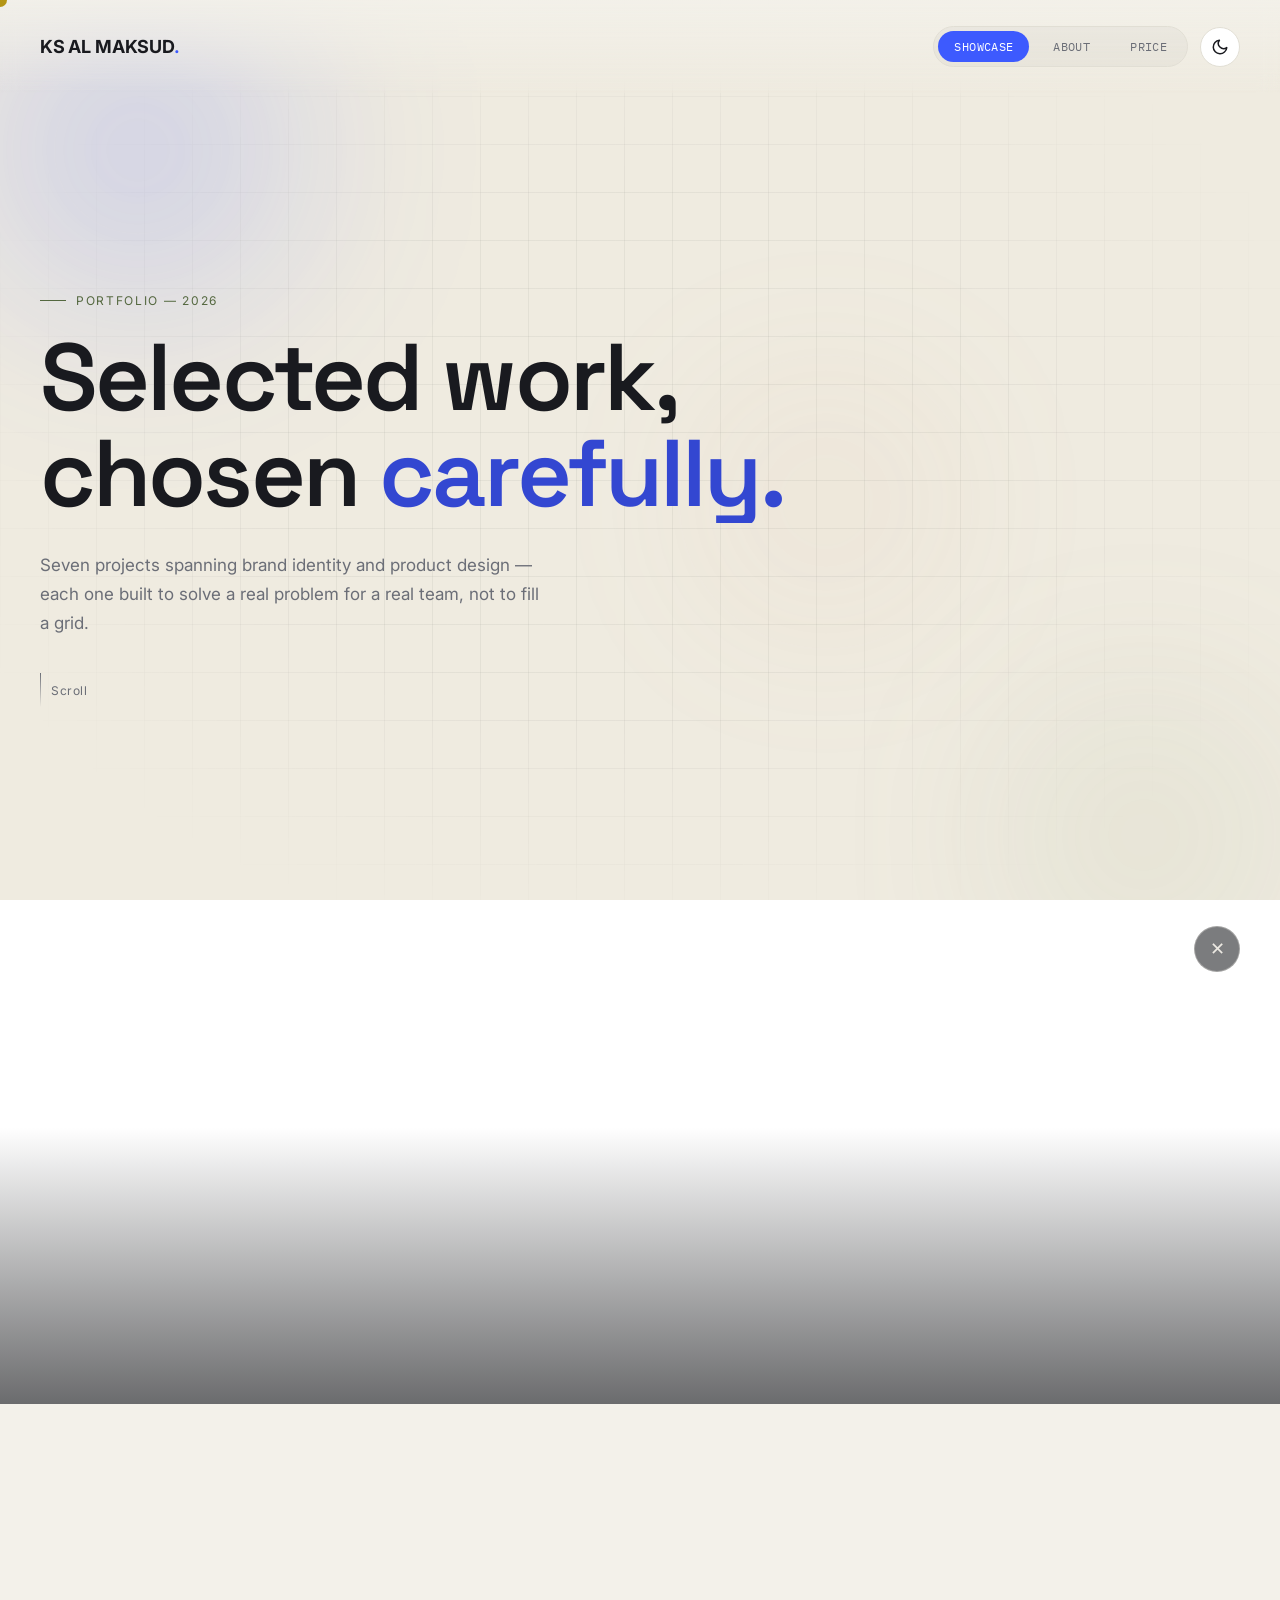
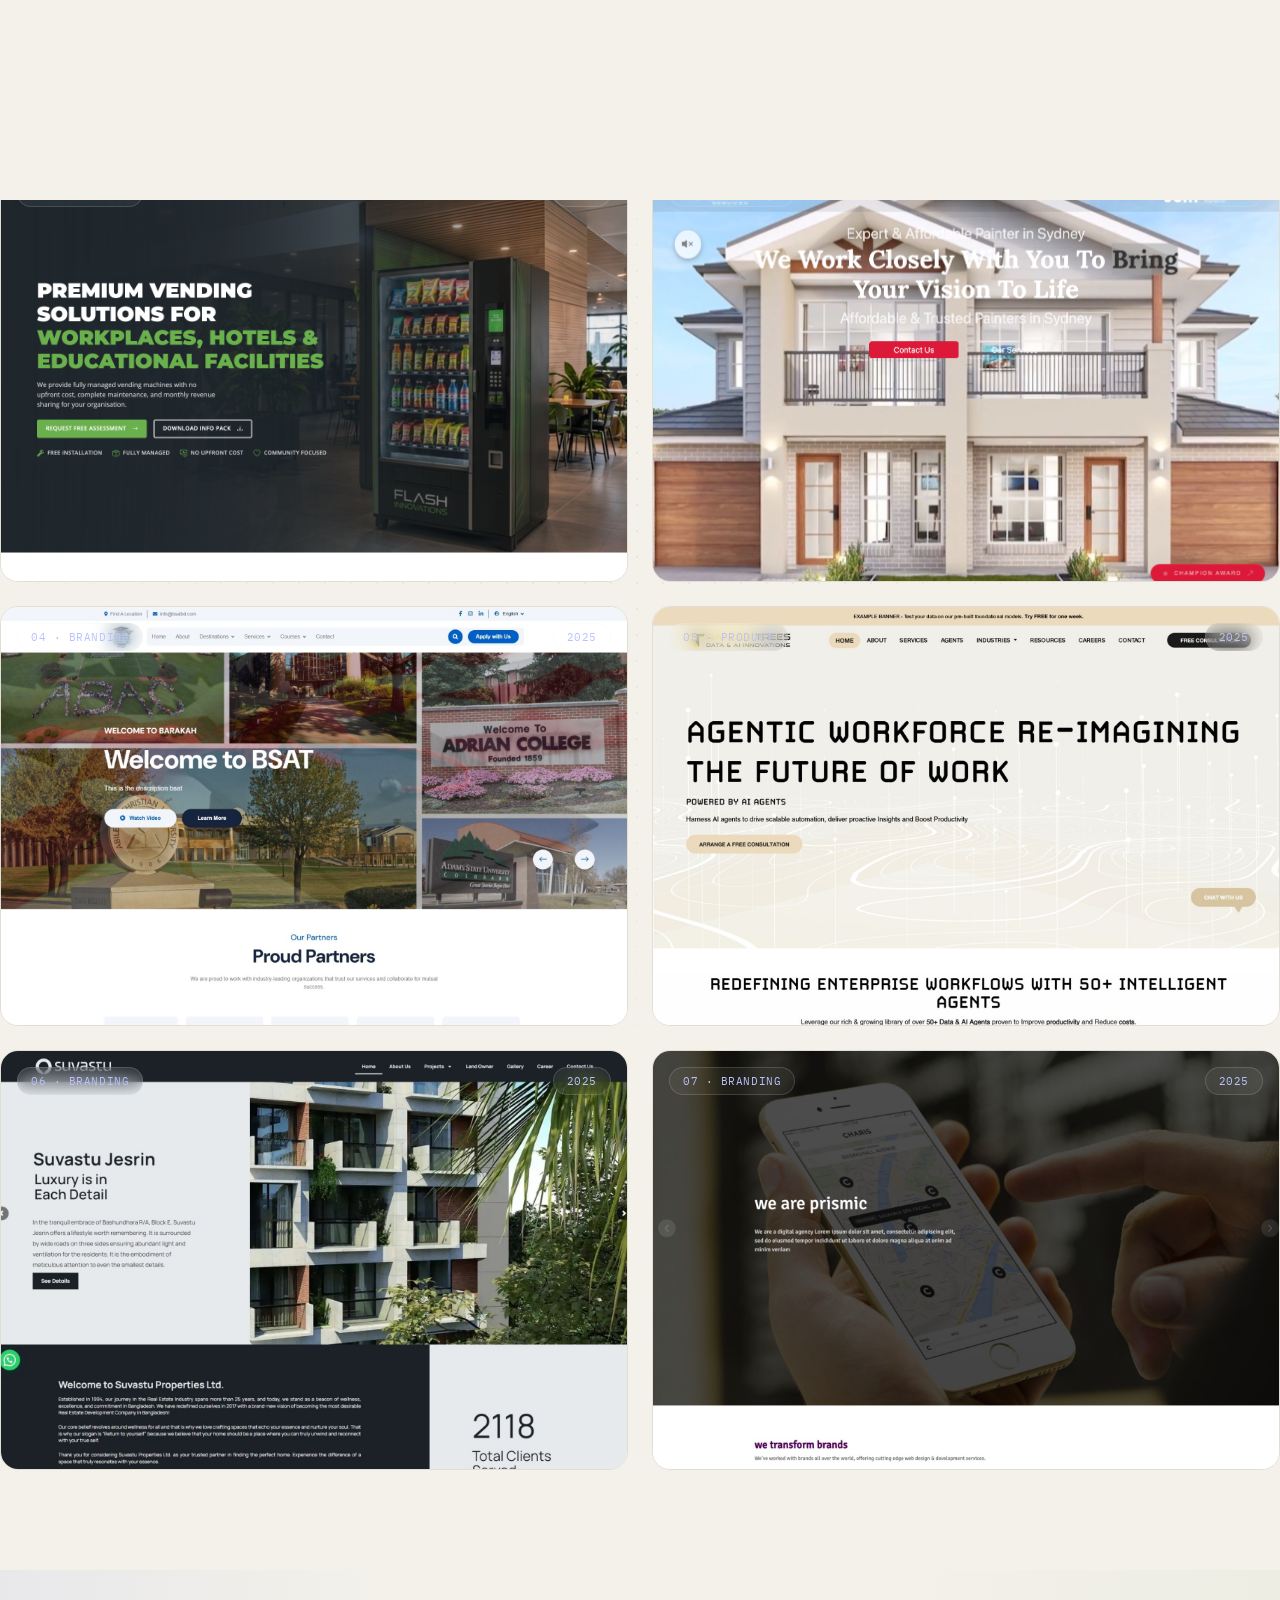
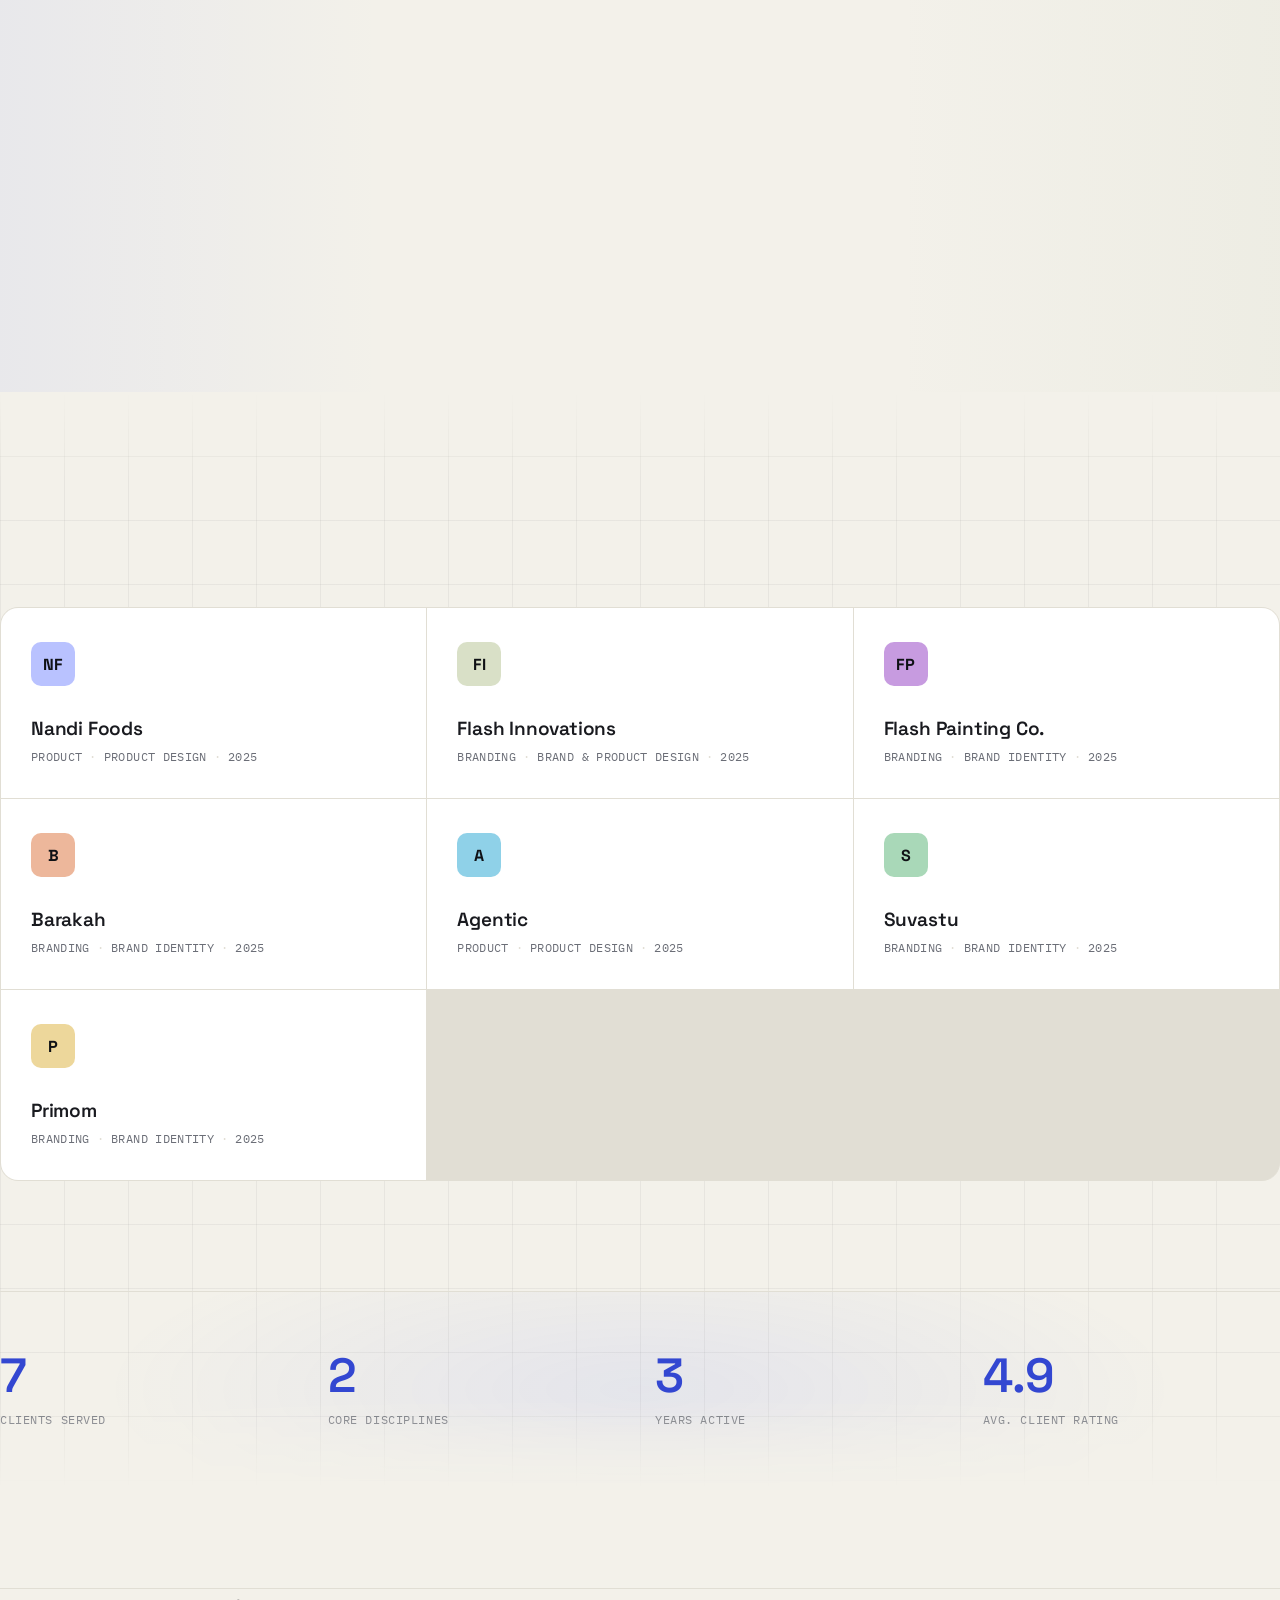
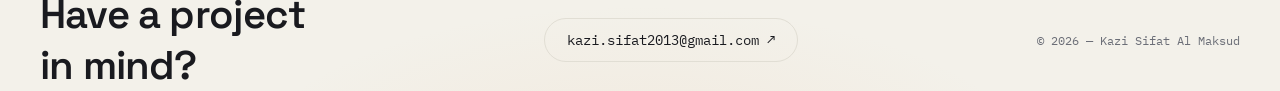
==== commit fb8e9043: "project flashinnovation" ====
--- a/index.html
+++ b/index.html
@@ -324,7 +324,9 @@
   }
   .logo-track::-webkit-scrollbar{display:none;}
   .logo-card{
-    flex:0 0 auto;width:calc((100% - 5 * 18px) / 6);aspect-ratio:4/3;scroll-snap-align:start;
+    flex:0 0 auto;
+    width:calc((100% - 5 * 18px) / 6);
+    aspect-ratio:4/3;scroll-snap-align:start;
     background:var(--panel);border:1px solid var(--line);border-radius:16px;display:flex;align-items:center;
     justify-content:center;padding:26px;cursor:pointer;position:relative;z-index:1;
     transition:transform .45s var(--ease), border-color .45s var(--ease), box-shadow .45s var(--ease), background-color .45s var(--ease), z-index 0s .45s;
@@ -333,8 +335,7 @@
   @media (max-width:760px){ .logo-card{width:calc((100% - 2 * 18px) / 3);} }
   @media (max-width:520px){ .logo-card{width:calc((100% - 1 * 18px) / 2);} }
   .logo-card:hover{
-    transform:scale(1.14);border-color:rgba(61,90,254,.55);
-    box-shadow:0 22px 40px -18px rgba(0,0,0,.6), 0 0 0 1px rgba(61,90,254,.12);
+    border-color:rgba(61,90,254,.55);
     z-index:5;transition:transform .45s var(--ease), border-color .45s var(--ease), box-shadow .45s var(--ease), z-index 0s;
   }
   .logo-card img{max-width:100%;max-height:100%;object-fit:contain;filter:grayscale(1) brightness(1.6) contrast(.9) opacity(.65);transition:filter .45s var(--ease);}
@@ -348,9 +349,9 @@
   .logo-caption{
     position:absolute;left:0;right:0;bottom:-26px;text-align:center;font-family:'IBM Plex Mono',monospace;
     font-size:11px;letter-spacing:.04em;text-transform:uppercase;color:var(--muted);opacity:0;
-    transition:opacity .35s var(--ease), transform .35s var(--ease);transform:translateY(-4px);pointer-events:none;
-  }
-  .logo-card:hover .logo-caption{ opacity:1; transform:translateY(0); }
+    transition:opacity .35s var(--ease), transform .35s var(--ease);pointer-events:none;
+  }
+  .logo-card:hover .logo-caption{ opacity:1; }
 
   /* ---------- roster section ---------- */
   .roster-section{padding:80px 0 0;position:relative;}
@@ -477,9 +478,9 @@
   <div class="mark">KS AL MAKSUD<span>.</span></div>
   <div class="nav-right">
     <div class="filters" id="navFilters">
-      <button class="active" data-filter="all">All</button>
-      <button data-filter="Branding">Branding</button>
-      <button data-filter="Product">Product</button>
+      <button class="active" data-filter="all">Showcase</button>
+      <button data-filter="Branding">About</button>
+      <button data-filter="Product">Price</button>
     </div>
     <button class="theme-toggle" id="themeToggle" aria-label="Toggle light and dark mode" title="Toggle light / dark mode">
       <svg class="icon-sun" viewBox="0 0 24 24" fill="none" stroke="currentColor" stroke-width="2" stroke-linecap="round" stroke-linejoin="round">
@@ -551,7 +552,7 @@
       <button id="sliderNext" aria-label="Next">→</button>
     </div>
   </div>
-  <div class="logo-viewport reveal">
+  <div class="logo-viewport reveal" >
     <div class="logo-track" id="logoTrack"></div>
   </div>
 </section>
@@ -618,6 +619,9 @@
    from this array. Edit titles / role / category / year / blurb here —
    the placeholder blurbs below are marked TODO and should be swapped for
    your real project write-ups and category labels.
+
+   OPTIONAL: add a `link:"some-page.html"` property to any project to make
+   it open that standalone page instead of the in-page overlay case study.
    ========================================================================= */
 const projects = [
   {
@@ -627,7 +631,8 @@
     cat:"Product",
     img:"nandifoods/nandifoods_dashbord.jpeg",
     accent:"linear-gradient(150deg,#331414,#B15A3E 55%,#EDB79B)",
-    blurb:"TODO — replace with the real Nandi Foods brief: the problem, your approach, and the outcome."
+    blurb:"TODO — replace with the real Nandi Foods brief: the problem, your approach, and the outcome.",
+    link:"flash_innovation_details.html"
   },{
     title:"Flash Innovations",
     role:"Brand & Product Design",
@@ -635,7 +640,9 @@
     cat:"Branding",
     img:"flash-innovations.html.png",
     accent:"linear-gradient(135deg,#1B2A6B,#3D5AFE 55%,#9AA9FF)",
-    blurb:"TODO — replace with the real Flash Innovations brief: the problem, your approach, and the outcome."
+    blurb:"TODO — replace with the real Flash Innovations brief: the problem, your approach, and the outcome.",
+      link:"flash_innovation_details.html"
+   
   },
   {
     title:"Flash Painting Co.",
@@ -644,7 +651,9 @@
     cat:"Branding",
     img:"flashpainting.png",
     accent:"linear-gradient(150deg,#3A2A16,#96A87E 60%,#D9E0C7)",
-    blurb:"TODO — replace with the real Flash Painting Co. brief: the problem, your approach, and the outcome."
+    blurb:"TODO — replace with the real Flash Painting Co. brief: the problem, your approach, and the outcome.",
+     link:"flash_paining_details.html"
+
   },
   {
     title:"Barakah",
@@ -807,6 +816,14 @@
 const overlayArt = document.getElementById('overlayArt');
 function openProject(i){
   const p = projects[i];
+
+  /* Projects with a `link` property navigate to their own standalone
+     page instead of opening the in-page overlay. */
+  if(p.link){
+    window.location.href = p.link;
+    return;
+  }
+
   overlayArt.style.backgroundImage = `url('${p.img}')`;
   document.getElementById('csGal1').style.background = p.accent;
   const stops = (p.accent.match(/#[0-9A-Fa-f]{6}/g) || []).slice().reverse().join(',');
@@ -826,7 +843,19 @@
 }
 function attachProjectClicks(){
   document.querySelectorAll('[data-project]').forEach(el=>{
-    el.addEventListener('click', ()=>openProject(Number(el.dataset.project)));
+    const p = projects[Number(el.dataset.project)];
+    if(p && p.link){
+      /* Turn linked cards into real anchors so they behave like normal
+         links (open in new tab with ctrl/cmd-click, show the URL on
+         hover, work with right-click "Open in new tab", etc). */
+      el.style.cursor = 'pointer';
+      el.addEventListener('click', (ev)=>{
+        ev.preventDefault();
+        window.location.href = p.link;
+      });
+    } else {
+      el.addEventListener('click', ()=>openProject(Number(el.dataset.project)));
+    }
   });
 }
 attachProjectClicks();
@@ -835,12 +864,12 @@
 
 /* ---------- logo slider (trust badges — separate from project roster) ---------- */
 const logos = [
-  { name:"Kite Financial", logo:"logo/Network.png" },
-  { name:"Lumen Studio",   logo:"assets/logos/lumen.png" },
-  { name:"Wander",         logo:"assets/logos/wander.png" },
-  { name:"Motionhouse",    logo:"assets/logos/motionhouse.png" },
-  { name:"Fable",          logo:"assets/logos/fable.png" },
-  { name:"Northbound",     logo:"assets/logos/northbound.png" },
+  { name:"Network Logic", logo:"logo/Network.png" },
+  { name:"NandiFood",   logo:"logo/nandifood.png" },
+  { name:"Flash Painting",         logo:"logo/flashpainting.png" },
+  { name:"Flash Innovation",    logo:"logo/flashinnovation.webp" },
+  { name:"Suvastu Properties ltd.",  logo:"logo/suvastu.svg" },
+  { name:"BSAT",     logo:"logo/Barakah-Logo.png" },
   { name:"MJL Bangladesh", logo:"assets/logos/mjl.png" }
 ];
 function initials(name){
@@ -893,7 +922,15 @@
     </div>
   `).join('');
   document.querySelectorAll('.client-tile').forEach(el=>{
-    el.addEventListener('click', ()=>openProject(Number(el.dataset.project)));
+    const p = projects[Number(el.dataset.project)];
+    if(p && p.link){
+      el.addEventListener('click', (ev)=>{
+        ev.preventDefault();
+        window.location.href = p.link;
+      });
+    } else {
+      el.addEventListener('click', ()=>openProject(Number(el.dataset.project)));
+    }
   });
 }
 renderRoster();
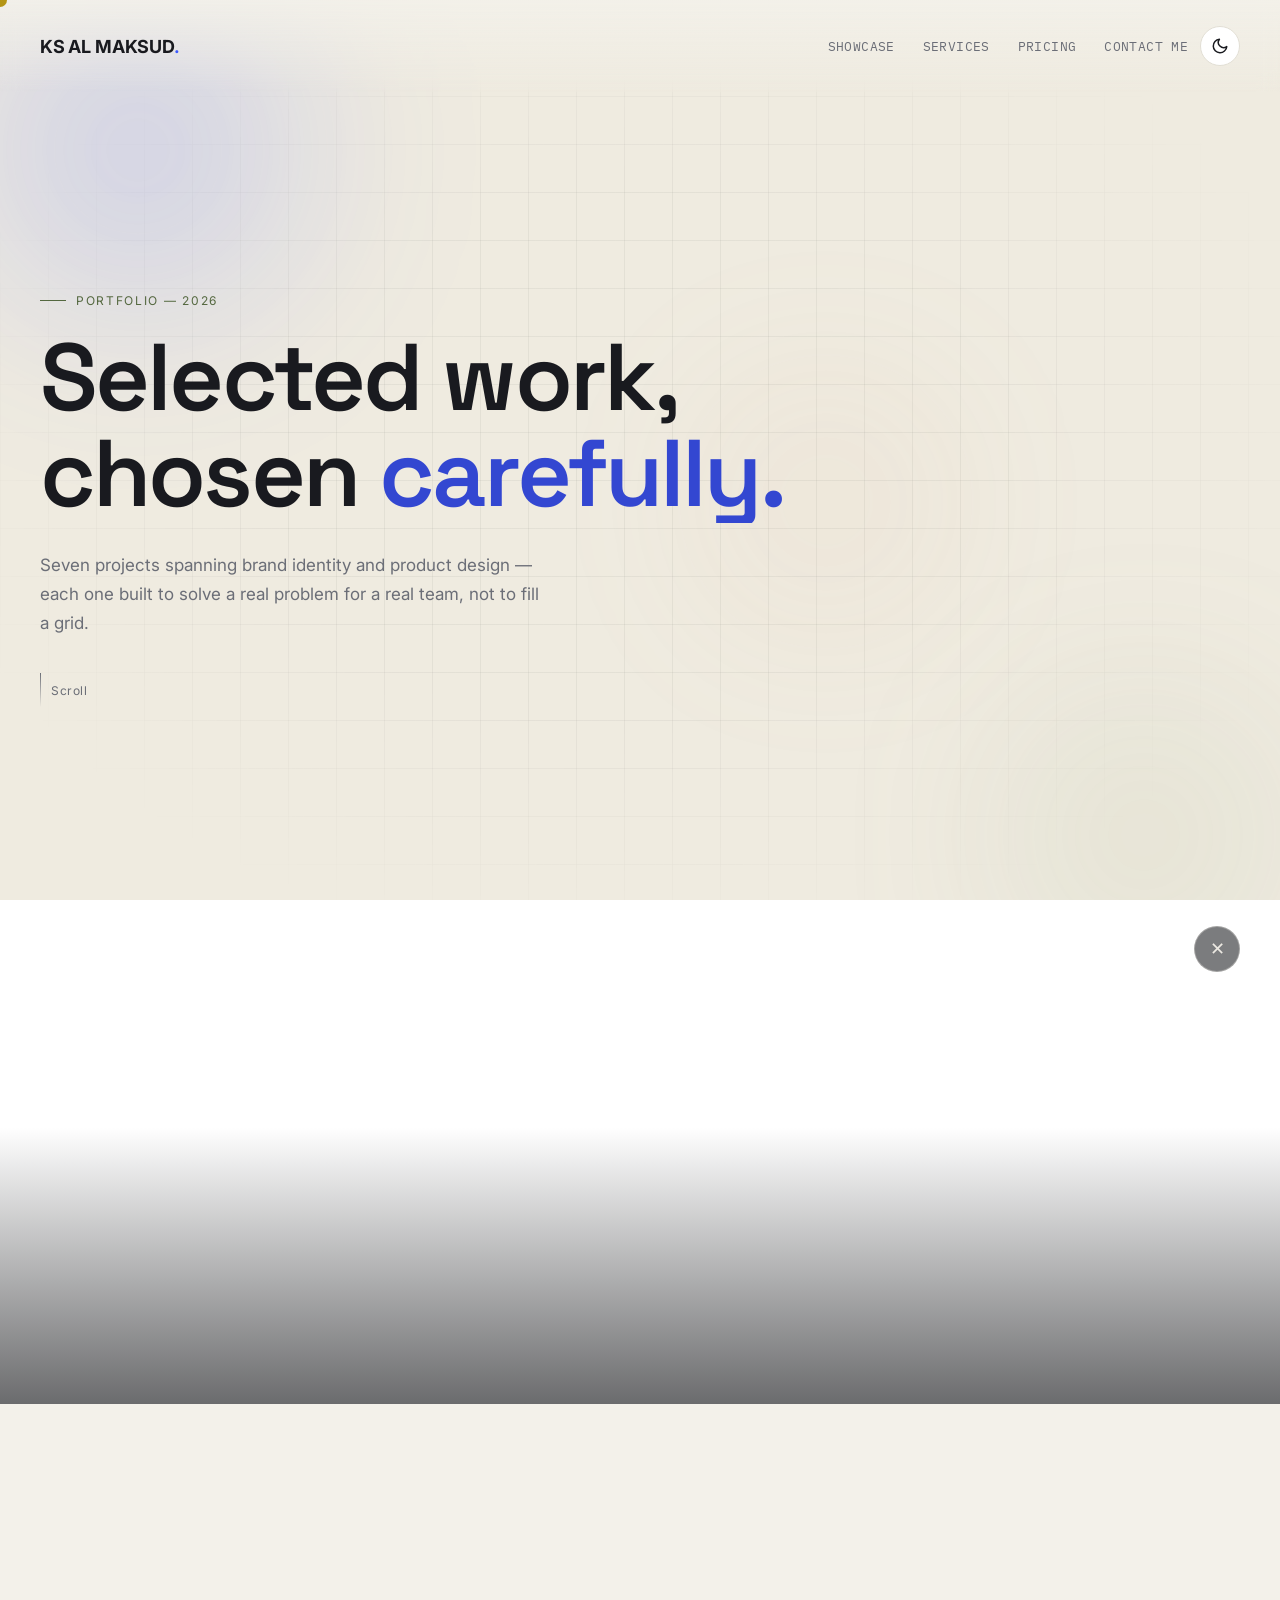
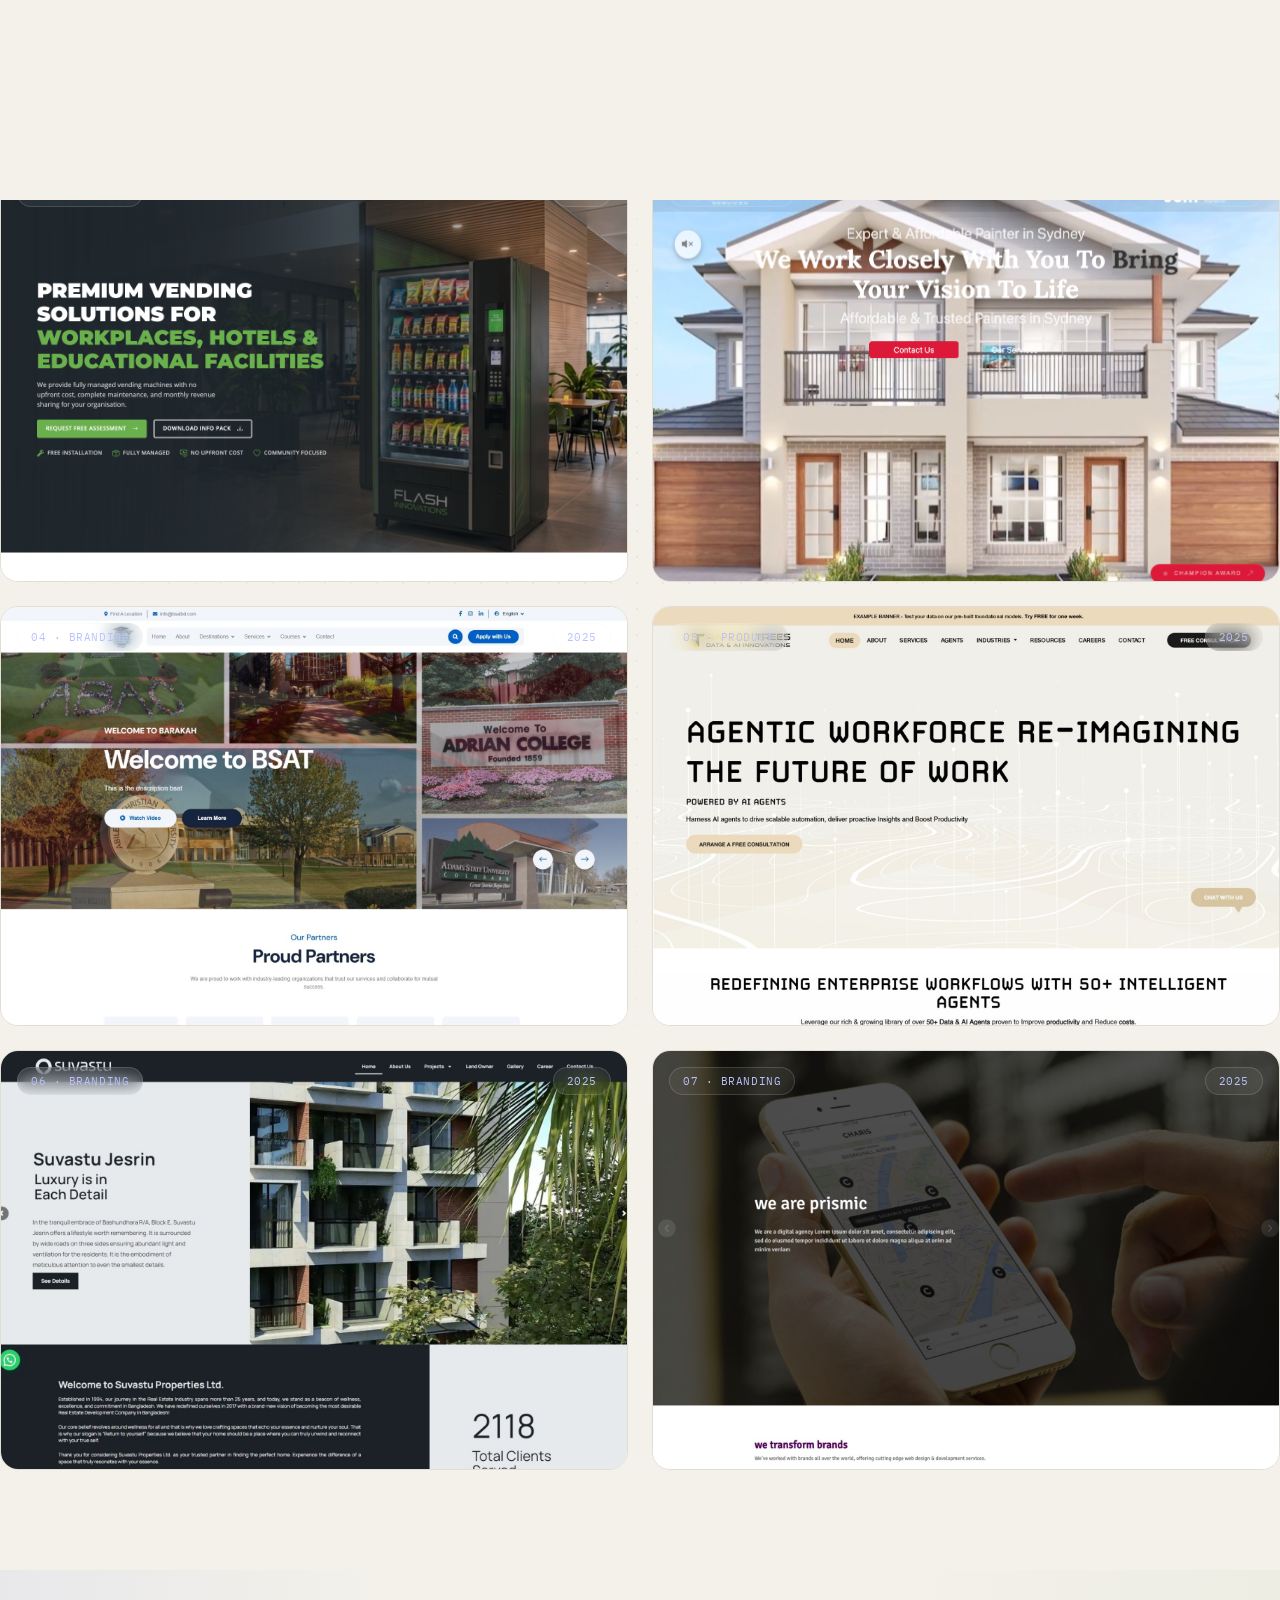
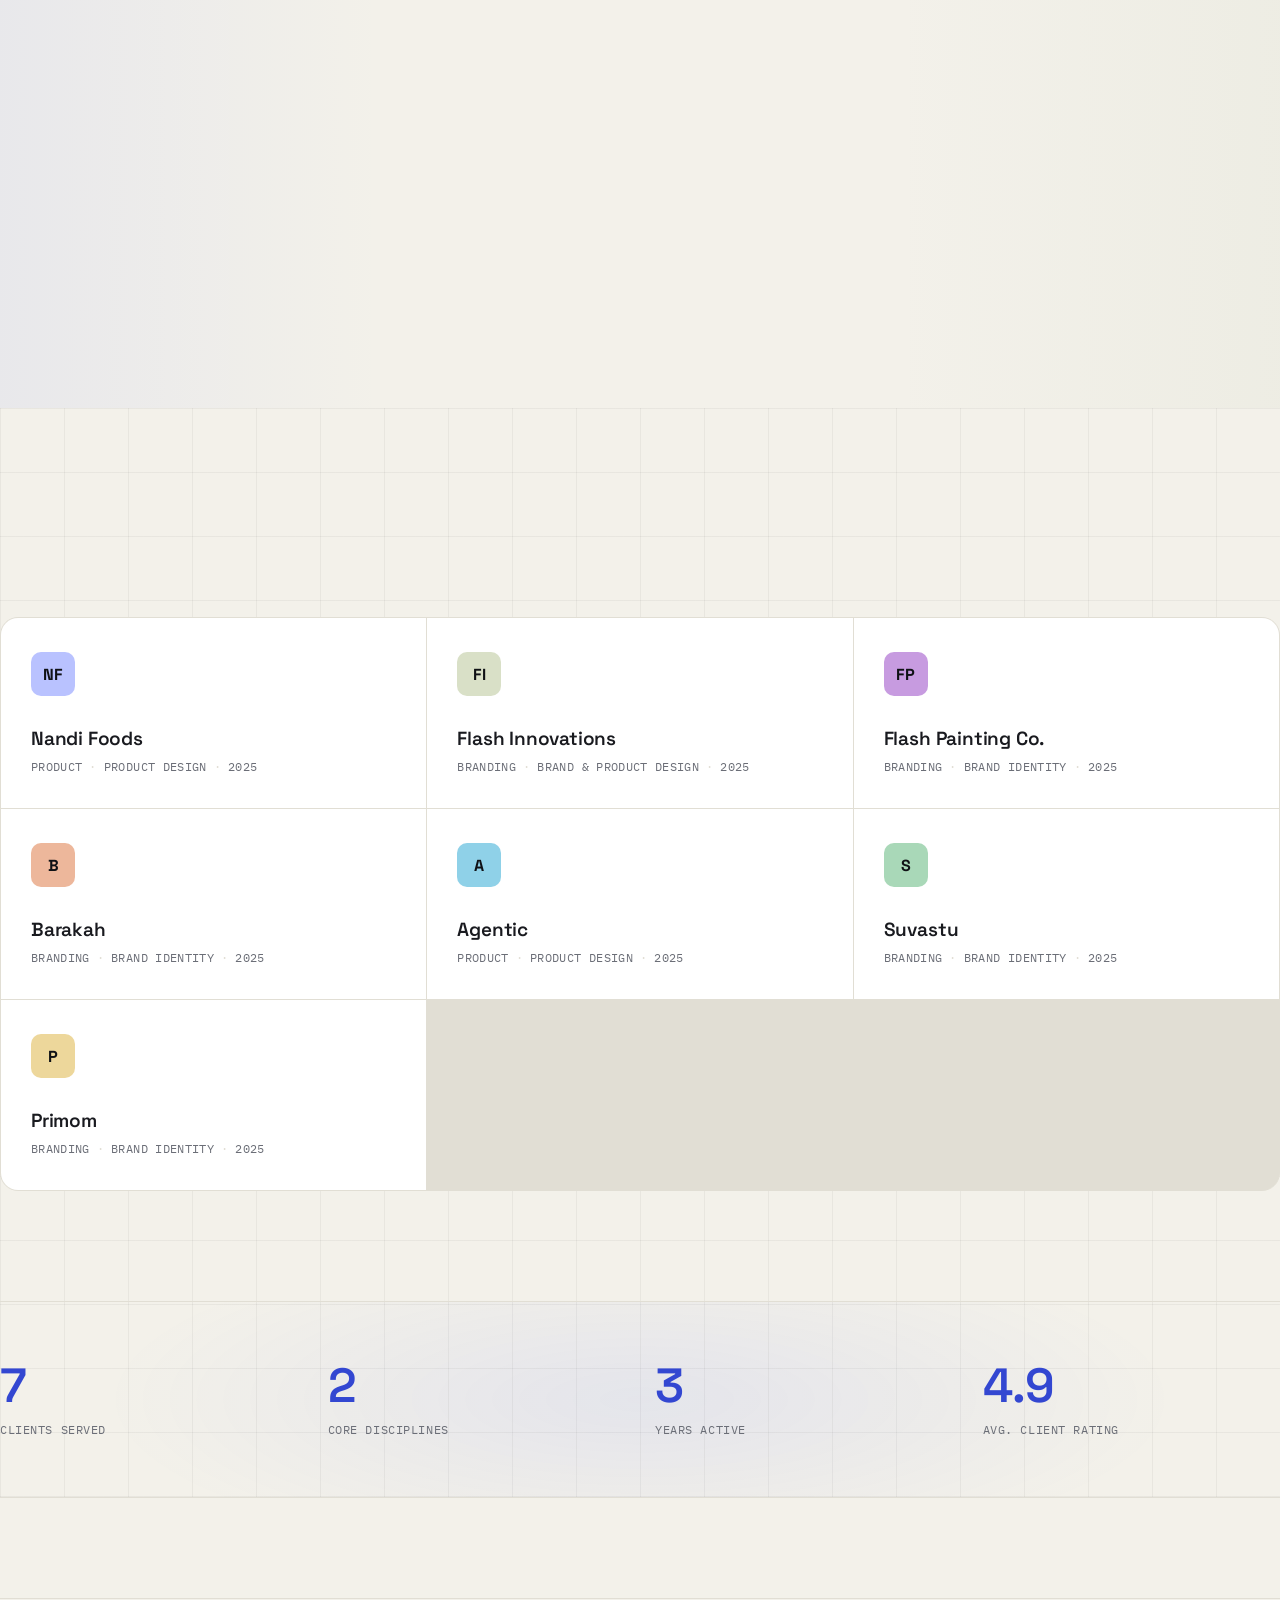
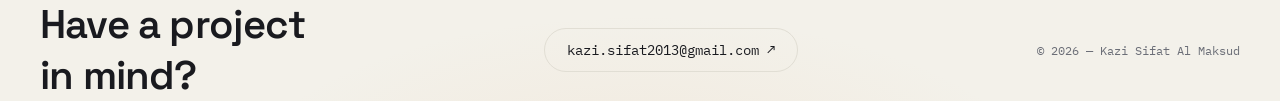
==== commit a0f26b5c: "add live website" ====
--- a/index.html
+++ b/index.html
@@ -19,456 +19,7 @@
 <link rel="preconnect" href="https://fonts.googleapis.com">
 <link rel="preconnect" href="https://fonts.gstatic.com" crossorigin>
 <link href="https://fonts.googleapis.com/css2?family=Space+Grotesk:wght@500;600;700&family=Inter:wght@400;500;600&family=IBM+Plex+Mono:wght@400;500&display=swap" rel="stylesheet">
-<style>
-  :root{
-    --bg:#0B0D12;
-    --panel:#14161D;
-    --panel-2:#191C25;
-    --text:#ECE9E2;
-    --muted:#888C97;
-    --line:#262A33;
-    --accent:#3D5AFE;
-    --accent-soft:#B9C2FF;
-    --tag:#96A87E;
-    --warm:#E8B589;
-    --hero-bg:#08090C;
-    --grid-line: rgba(255,255,255,.04);
-    --radius:18px;
-    --ease:cubic-bezier(.22,1,.36,1);
-
-    /* Constant colors for text/badges that sit ON TOP OF PHOTOS.
-       These never change with theme, since the photo + dark scrim
-       underneath them doesn't change. */
-    --text-on-media:#ECE9E2;
-    --accent-on-media:#B9C2FF;
-    --cursor-fill:#B9C2FF;
-  }
-
-  html[data-theme="light"]{
-    --bg:#F3F1EA;
-    --panel:#FFFFFF;
-    --panel-2:#F5F3EC;
-    --text:#191A1F;
-    --muted:#6B6E77;
-    --line:#E1DED4;
-    --accent-soft:#3347D1;
-    --tag:#54683F;
-    --warm:#B0703A;
-    --hero-bg:#EFEBE0;
-    --grid-line: rgba(20,20,26,.05);
-  }
-
-  *{margin:0;padding:0;box-sizing:border-box;}
-  html{scroll-behavior:smooth;}
-  body{
-    background:var(--bg);
-    color:var(--text);
-    font-family:'Inter',sans-serif;
-    overflow-x:hidden;
-    cursor:none;
-    transition:background-color .45s var(--ease), color .45s var(--ease);
-  }
-  @media (pointer:coarse){ body{cursor:auto;} }
-  ::selection{background:var(--accent);color:#fff;}
-  .display{font-family:'Space Grotesk',sans-serif;}
-  .mono{font-family:'IBM Plex Mono',monospace;}
-  a{color:inherit;text-decoration:none;}
-
-  /* ---------- custom cursor ---------- */
-  #cursor{
-    position:fixed;top:0;left:0;width:14px;height:14px;border-radius:50%;
-    background:var(--accent);pointer-events:none;z-index:999;
-    transform:translate(-50%,-50%);
-    transition:width .3s var(--ease),height .3s var(--ease),background .3s var(--ease);
-    mix-blend-mode:difference;
-  }
-  #cursor.view{width:84px;height:84px;background:var(--cursor-fill);}
-  #cursor .label{
-    position:absolute;inset:0;display:flex;align-items:center;justify-content:center;
-    font-size:12px;letter-spacing:.05em;color:#0F1115;opacity:0;
-    transition:opacity .25s var(--ease);font-family:'IBM Plex Mono',monospace;text-transform:uppercase;
-  }
-  #cursor.view .label{opacity:1;}
-  @media (pointer:coarse){ #cursor{display:none;} }
-
-  /* ---------- layout helpers ---------- */
-  .wrap{width:100%;max-width:1640px;margin:0 auto;padding:0 40px;position:relative;z-index:1;}
-  @media (max-width:700px){ .wrap{padding:0 22px;} }
-
-  section{position:relative;}
-
-  .reveal{opacity:0;transform:translateY(28px);transition:opacity .9s var(--ease), transform .9s var(--ease);}
-  .reveal.in{opacity:1;transform:translateY(0);}
-
-  /* ---------- nav ---------- */
-  nav{
-    position:fixed;top:0;left:0;right:0;z-index:60;
-    display:flex;align-items:center;justify-content:space-between;
-    padding:26px 40px;backdrop-filter:blur(10px);
-    background:linear-gradient(to bottom, rgba(11,13,18,.85), rgba(11,13,18,0));
-    transition:background .45s var(--ease);
-  }
-  html[data-theme="light"] nav{
-    background:linear-gradient(to bottom, rgba(243,241,234,.88), rgba(243,241,234,0));
-  }
-  @media (max-width:700px){ nav{padding:20px 22px;} }
-  .mark{font-size:18px;font-weight:700;letter-spacing:-.01em;}
-  .mark span{color:var(--accent);}
-
-  .nav-right{display:flex;align-items:center;gap:12px;}
-
-  .filters{
-    display:flex;gap:8px;background:rgba(255,255,255,.03);
-    border:1px solid var(--line);border-radius:999px;padding:4px;
-  }
-  html[data-theme="light"] .filters{background:rgba(20,20,26,.03);}
-  .filters button{
-    font-family:'IBM Plex Mono',monospace;font-size:12px;letter-spacing:.03em;text-transform:uppercase;
-    color:var(--muted);background:transparent;border:none;padding:8px 16px;border-radius:999px;
-    cursor:pointer;transition:background .3s var(--ease), color .3s var(--ease);
-  }
-  .filters button.active{background:var(--accent);color:#fff;}
-  @media (max-width:700px){ .filters{display:none;} }
-
-  /* ---------- theme toggle ---------- */
-  .theme-toggle{
-    width:40px;height:40px;border-radius:50%;border:1px solid var(--line);background:var(--panel);
-    color:var(--text);display:flex;align-items:center;justify-content:center;cursor:pointer;flex:0 0 auto;
-    transition:background .3s var(--ease), border-color .3s var(--ease), color .3s var(--ease), transform .2s var(--ease);
-  }
-  .theme-toggle:hover{border-color:var(--accent);color:var(--accent-soft);}
-  .theme-toggle:active{transform:scale(.9);}
-  .theme-toggle svg{width:18px;height:18px;display:block;}
-  .theme-toggle .icon-moon{display:none;}
-  html[data-theme="light"] .theme-toggle .icon-sun{display:none;}
-  html[data-theme="light"] .theme-toggle .icon-moon{display:block;}
-
-  /* ---------- hero ---------- */
-
-  .hero{
-    min-height:100svh;display:flex;flex-direction:column;justify-content:center;
-    padding-top:100px;position:relative;overflow:hidden;background:var(--hero-bg);isolation:isolate;
-    transition:background-color .45s var(--ease);
-  }
-  .hero-bg{position:absolute;inset:0;z-index:0;pointer-events:none;}
-  .orb{position:absolute;border-radius:50%;filter:blur(90px);will-change:transform;transition:transform .1s linear, opacity .45s var(--ease);}
-  .orb1{width:480px;height:480px;background:radial-gradient(circle, rgba(61,90,254,.45), transparent 70%);top:-10%;left:-8%;animation:drift1 20s ease-in-out infinite;}
-  .orb2{width:400px;height:400px;background:radial-gradient(circle, rgba(150,168,126,.32), transparent 70%);bottom:-15%;right:-5%;animation:drift2 24s ease-in-out infinite;}
-  .orb3{width:320px;height:320px;background:radial-gradient(circle, rgba(232,181,137,.28), transparent 70%);top:38%;left:52%;animation:drift3 18s ease-in-out infinite;}
-  html[data-theme="light"] .orb{opacity:.55;}
-  @keyframes drift1{0%,100%{transform:translate(0,0);}50%{transform:translate(60px,40px);}}
-  @keyframes drift2{0%,100%{transform:translate(0,0);}50%{transform:translate(-50px,-30px);}}
-  @keyframes drift3{0%,100%{transform:translate(-50%,0);}50%{transform:translate(-50%,50px);}}
-  .grid-overlay{
-    position:absolute;inset:0;
-    background-image:linear-gradient(var(--grid-line) 1px, transparent 1px),
-      linear-gradient(90deg, var(--grid-line) 1px, transparent 1px);
-    background-size:48px 48px;
-    mask-image:radial-gradient(ellipse at center, black 40%, transparent 80%);
-  }
-  @media (prefers-reduced-motion: reduce){ .orb{animation:none;transition:none;} }
-
-  .eyebrow{
-    font-size:12px;letter-spacing:.14em;text-transform:uppercase;color:var(--tag);
-    margin-bottom:22px;display:flex;align-items:center;gap:10px;
-  }
-  .eyebrow::before{content:"";width:26px;height:1px;background:var(--tag);display:inline-block;}
-  .hero h1{font-size:clamp(40px, 7.4vw, 96px);line-height:1.02;font-weight:600;letter-spacing:-.03em;max-width:16ch;}
-  .hero h1 .rowline{display:block;overflow:hidden;}
-  .hero h1 .rowline span{display:block;transform:translateY(110%);animation:riseUp 1s var(--ease) forwards;}
-  .hero h1 .rowline:nth-child(1) span{animation-delay:.05s;}
-  .hero h1 .rowline:nth-child(2) span{animation-delay:.18s;}
-  .hero h1 em{font-style:normal;color:var(--accent-soft);}
-  @keyframes riseUp{ to{transform:translateY(0);} }
-  .hero p{margin-top:28px;max-width:46ch;color:var(--muted);font-size:17px;line-height:1.7;opacity:0;animation:fadeIn 1s var(--ease) forwards;animation-delay:.6s;}
-  @keyframes fadeIn{ to{opacity:1;} }
-  .scrollcue{
-    position:relative;margin:36px 0 0 0;display:flex;align-items:center;gap:10px;
-    color:var(--muted);font-size:12px;letter-spacing:.05em;opacity:0;
-    animation:fadeIn 1s var(--ease) forwards;animation-delay:1s;
-  }
-  .scrollcue .line{width:1px;height:34px;background:linear-gradient(var(--muted),transparent);position:relative;overflow:hidden;}
-  .scrollcue .line::after{content:"";position:absolute;top:-34px;left:0;width:1px;height:34px;background:var(--accent-soft);animation:drip 1.8s ease-in-out infinite;}
-  @keyframes drip{ to{ top:34px; } }
-
-  /* ---------- glass label (badges over photos — constant light color) ---------- */
-  .glass-label{
-    display:inline-flex;align-items:center;gap:6px;background:rgba(255,255,255,.05);
-    border:1px solid rgba(236,233,226,.16);backdrop-filter:blur(10px) saturate(140%);
-    -webkit-backdrop-filter:blur(10px) saturate(140%);border-radius:999px;padding:6px 13px;
-    font-family:'IBM Plex Mono',monospace;font-size:11px;letter-spacing:.05em;text-transform:uppercase;
-    color:var(--accent-on-media);-webkit-font-smoothing:antialiased;
-  }
-
-  /* ---------- featured project ---------- */
-  .background_featured{
-    background:
-      radial-gradient(ellipse 60% 50% at 15% 0%, rgba(61,90,254,.14), transparent 70%),
-      radial-gradient(ellipse 50% 40% at 100% 100%, rgba(150,168,126,.10), transparent 70%);
-  }
-  .featured{padding:80px 0 40px;}
-  .featured::before{
-    content:"";position:absolute;inset:0;z-index:0;pointer-events:none;
-
-  }
-  .section-head{display:flex;justify-content:space-between;align-items:flex-end;margin-bottom:34px;gap:20px;flex-wrap:wrap;}
-  .section-head h2{font-size:14px;letter-spacing:.12em;text-transform:uppercase;color:var(--muted);font-family:'IBM Plex Mono',monospace;}
-  .count{font-family:'IBM Plex Mono',monospace;font-size:13px;color:var(--muted);}
-
-  .feature-card{border-radius:var(--radius);overflow:hidden;position:relative;cursor:pointer;border:1px solid var(--line);}
-  .feature-thumb{height:64vh;min-height:420px;position:relative;overflow:hidden;background:var(--panel);}
-  .feature-thumb .art{position:absolute;inset:-8%;background-size:cover;background-position:center;transition:transform .6s var(--ease);}
-  .feature-card:hover .art{ transform:scale(1.05); }
-  .feature-thumb .noise{position:absolute;inset:0;opacity:.5;mix-blend-mode:overlay;pointer-events:none;}
-  .feature-thumb img {
-    width: 100%;
-    height: 100%;
-    object-fit: cover;
-    object-position: center center;
-}
-  .feature-info{
-    position:absolute;left:0;right:0;bottom:0;padding:34px 38px;display:flex;justify-content:space-between;
-    align-items:flex-end;background:linear-gradient(to top, rgba(8,9,12,.78), transparent 80%);
-  }
-  .feature-info h3{font-size:clamp(26px,3.4vw,44px);font-weight:600;letter-spacing:-.02em;color:var(--text-on-media);}
-  .feature-info .meta{color:rgba(236,233,226,.75);font-size:14px;margin-top:8px;font-family:'IBM Plex Mono',monospace;}
-  .view-pill{
-    background:rgba(255,255,255,.04);border:1px solid rgba(236,233,226,.28);border-radius:999px;padding:10px 20px;
-    font-size:13px;font-family:'IBM Plex Mono',monospace;white-space:nowrap;backdrop-filter:blur(10px) saturate(140%);
-    -webkit-backdrop-filter:blur(10px) saturate(140%);color:var(--text-on-media);
-    transition:background .3s var(--ease), border-color .3s var(--ease), transform .3s var(--ease);
-  }
-  .feature-card:hover .view-pill{background:rgba(255,255,255,.08);border-color:rgba(236,233,226,.5);transform:translateX(3px);}
-
-  /* ---------- grid ---------- */
-  .grid-section{padding:60px 0 100px;}
-  .grid-section::before{
-    content:"";position:absolute;inset:0;z-index:0;pointer-events:none;opacity:.5;
-    background-image:radial-gradient(rgba(236,233,226,.08) 1px, transparent 1px);
-    background-size:26px 26px;
-    mask-image:radial-gradient(ellipse 80% 70% at 50% 30%, black 0%, transparent 75%);
-  }
-  html[data-theme="light"] .grid-section::before{
-    background-image:radial-gradient(rgba(20,20,26,.10) 1px, transparent 1px);
-  }
-  .grid{display:grid;grid-template-columns:repeat(2,1fr);gap:24px;}
-  @media (max-width:820px){ .grid{grid-template-columns:1fr;} }
-
-  .card{
-    background:var(--panel);border:1px solid var(--line);border-radius:var(--radius);overflow:hidden;
-    cursor:pointer;position:relative;height:420px;
-    transition:border-color .45s var(--ease), transform .45s var(--ease), box-shadow .45s var(--ease), background-color .45s var(--ease);
-    will-change:transform;
-  }
-  .card:hover{border-color:rgba(61,90,254,.55);transform:translateY(-6px);box-shadow:0 24px 48px -20px rgba(0,0,0,.55), 0 0 0 1px rgba(61,90,254,.12);}
-  .card.hide{ display:none; }
-  @media (max-width:820px){ .card{ height:340px; } }
-
-  .card .thumb{position:absolute;inset:0;overflow:hidden;}
-  .card .thumb .art{position:absolute;inset:0;background-size:cover;background-position:top center;transition:transform .7s var(--ease), filter .7s var(--ease);filter:saturate(1);}
-  .card:hover .thumb .art{ transform:scale(1.08) rotate(.6deg); filter:saturate(1.12); }
-  .card .thumb::after{
-    content:"";position:absolute;inset:0;
-    background:linear-gradient(to top, rgba(8,9,12,.85) 0%, rgba(8,9,12,.35) 32%, transparent 62%);
-    opacity:0;transition:opacity .45s var(--ease);pointer-events:none;
-  }
-  .card:hover .thumb::after{ opacity:1; }
-  .card .thumb-badge{position:absolute;top:16px;left:16px;z-index:2;}
-  .card .thumb-year{position:absolute;top:16px;right:16px;z-index:2;}
-  .card .body{
-    position:absolute;left:0;right:0;bottom:0;z-index:2;padding:26px;display:flex;
-    justify-content:space-between;align-items:flex-end;gap:16px;opacity:0;transform:translateY(14px);
-    transition:opacity .4s var(--ease), transform .45s var(--ease);
-  }
-  .card:hover .body{ opacity:1; transform:translateY(0); }
-  .card h4{font-size:22px;font-weight:600;letter-spacing:-.01em;color:var(--text-on-media);}
-  .card .tags{margin-top:8px;font-size:13px;color:rgba(236,233,226,.7);letter-spacing:.01em;}
-  .card .arrow{
-    flex:0 0 auto;width:38px;height:38px;display:flex;align-items:center;justify-content:center;border-radius:50%;
-    border:1px solid rgba(236,233,226,.3);background:rgba(255,255,255,.05);backdrop-filter:blur(8px);
-    -webkit-backdrop-filter:blur(8px);font-size:16px;color:var(--text-on-media);
-    transition:transform .35s var(--ease), color .35s var(--ease), border-color .35s var(--ease), background .35s var(--ease);
-  }
-  .card:hover .arrow{transform:translate(3px,-3px);color:#fff;border-color:var(--accent);background:var(--accent);}
-
-  /* ---------- trusted-by slider ---------- */
-  .slider-section{padding:80px 0 90px;position:relative;}
-  .background_trusted{
-        background:linear-gradient(90deg, rgba(61,90,254,.06), transparent 30%, transparent 70%, rgba(150,168,126,.06));
-  }
-  .slider-section::before{
-    content:"";position:absolute;inset:0;z-index:0;pointer-events:none;
-
-  }
-  .slider-head{display:flex;justify-content:space-between;align-items:flex-end;margin-bottom:26px;flex-wrap:wrap;gap:14px;}
-  .slider-head h2{font-size:14px;letter-spacing:.12em;text-transform:uppercase;color:var(--muted);font-family:'IBM Plex Mono',monospace;}
-  .slider-nav{display:flex;gap:10px;}
-  .slider-nav button{
-    width:40px;height:40px;border-radius:50%;border:1px solid var(--line);background:var(--panel);color:var(--text);
-    font-size:15px;display:flex;align-items:center;justify-content:center;cursor:pointer;
-    transition:border-color .3s var(--ease), background .3s var(--ease), transform .2s var(--ease);
-  }
-  .slider-nav button:hover{border-color:var(--accent);background:var(--panel-2);}
-  .slider-nav button:active{transform:scale(.92);}
-  .slider-nav button:disabled{opacity:.3;cursor:default;}
-  .slider-nav button:disabled:hover{border-color:var(--line);background:var(--panel);}
-
-  .logo-viewport{
-    overflow:hidden;padding:6px 0 26px;
-    mask-image:linear-gradient(90deg, transparent, black 4%, black 96%, transparent);
-    -webkit-mask-image:linear-gradient(90deg, transparent, black 4%, black 96%, transparent);
-  }
-  .logo-track{
-    display:flex;gap:18px;overflow-x:auto;scroll-snap-type:x mandatory;scroll-behavior:smooth;
-    -webkit-overflow-scrolling:touch;scrollbar-width:none;padding:2px 2px 4px;
-  }
-  .logo-track::-webkit-scrollbar{display:none;}
-  .logo-card{
-    flex:0 0 auto;
-    width:calc((100% - 5 * 18px) / 6);
-    aspect-ratio:4/3;scroll-snap-align:start;
-    background:var(--panel);border:1px solid var(--line);border-radius:16px;display:flex;align-items:center;
-    justify-content:center;padding:26px;cursor:pointer;position:relative;z-index:1;
-    transition:transform .45s var(--ease), border-color .45s var(--ease), box-shadow .45s var(--ease), background-color .45s var(--ease), z-index 0s .45s;
-  }
-  @media (max-width:1100px){ .logo-card{width:calc((100% - 3 * 18px) / 4);} }
-  @media (max-width:760px){ .logo-card{width:calc((100% - 2 * 18px) / 3);} }
-  @media (max-width:520px){ .logo-card{width:calc((100% - 1 * 18px) / 2);} }
-  .logo-card:hover{
-    border-color:rgba(61,90,254,.55);
-    z-index:5;transition:transform .45s var(--ease), border-color .45s var(--ease), box-shadow .45s var(--ease), z-index 0s;
-  }
-  .logo-card img{max-width:100%;max-height:100%;object-fit:contain;filter:grayscale(1) brightness(1.6) contrast(.9) opacity(.65);transition:filter .45s var(--ease);}
-  html[data-theme="light"] .logo-card img{filter:grayscale(1) brightness(.9) contrast(1.1) opacity(.55);}
-  .logo-card:hover img{ filter:grayscale(0) brightness(1) contrast(1) opacity(1) !important; }
-  .logo-fallback{
-    font-family:'Space Grotesk',sans-serif;font-weight:700;font-size:15px;letter-spacing:-.01em;
-    color:var(--muted);text-align:center;line-height:1.3;transition:color .45s var(--ease);
-  }
-  .logo-card:hover .logo-fallback{ color:var(--accent-soft); }
-  .logo-caption{
-    position:absolute;left:0;right:0;bottom:-26px;text-align:center;font-family:'IBM Plex Mono',monospace;
-    font-size:11px;letter-spacing:.04em;text-transform:uppercase;color:var(--muted);opacity:0;
-    transition:opacity .35s var(--ease), transform .35s var(--ease);pointer-events:none;
-  }
-  .logo-card:hover .logo-caption{ opacity:1; }
-
-  /* ---------- roster section ---------- */
-  .roster-section{padding:80px 0 0;position:relative;}
-  .background_roster{
-  background-image:
-      linear-gradient(var(--grid-line) 1px, transparent 1px),
-      linear-gradient(90deg, var(--grid-line) 1px, transparent 1px);
-    background-size:64px 64px;
-    mask-image:linear-gradient(to bottom, transparent, black 8%, black 92%, transparent);
-  }
-  .roster-section::before{
-    content:"";position:absolute;inset:0;z-index:0;pointer-events:none;
-  
-  }
-  .roster-head{display:flex;justify-content:space-between;align-items:flex-end;margin:50px 0 26px;flex-wrap:wrap;gap:14px;}
-  .roster-head h2{font-size:14px;letter-spacing:.12em;text-transform:uppercase;color:var(--muted);font-family:'IBM Plex Mono',monospace;}
-  .roster-count{font-family:'IBM Plex Mono',monospace;font-size:13px;color:var(--muted);}
-
-  .client-grid{
-    display:grid;grid-template-columns:repeat(3,1fr);gap:1px;background:var(--line);border:1px solid var(--line);
-    border-radius:var(--radius);overflow:hidden;margin-bottom:110px;transition:background-color .45s var(--ease), border-color .45s var(--ease);
-  }
-  @media (max-width:900px){ .client-grid{grid-template-columns:repeat(2,1fr);} }
-  @media (max-width:560px){ .client-grid{grid-template-columns:1fr;} }
-  .client-tile{
-    background:var(--panel);padding:34px 30px;display:flex;flex-direction:column;justify-content:space-between;
-    min-height:190px;cursor:pointer;position:relative;transition:background .35s var(--ease);
-  }
-  .client-tile:hover{background:var(--panel-2);}
-  .client-tile.hide{display:none;}
-  .client-tile .top{display:flex;justify-content:space-between;align-items:flex-start;gap:10px;}
-  .client-tile .initial{
-    width:44px;height:44px;border-radius:10px;display:flex;align-items:center;justify-content:center;
-    font-family:'Space Grotesk',sans-serif;font-weight:700;font-size:16px;color:#0F1115;flex:0 0 auto;
-  }
-  .client-tile .arrow{
-    width:32px;height:32px;border-radius:50%;display:flex;align-items:center;justify-content:center;
-    border:1px solid rgba(236,233,226,.25);font-size:14px;color:var(--muted);opacity:0;transform:translate(-4px,4px);
-    transition:opacity .3s var(--ease), transform .3s var(--ease), border-color .3s var(--ease), color .3s var(--ease);
-  }
-  .client-tile:hover .arrow{opacity:1;transform:translate(0,0);border-color:var(--accent);color:var(--accent-soft);}
-  .client-tile h4{font-size:19px;font-weight:600;letter-spacing:-.01em;margin-top:20px;}
-  .client-tile .meta{margin-top:8px;font-family:'IBM Plex Mono',monospace;font-size:11.5px;letter-spacing:.03em;color:var(--muted);text-transform:uppercase;}
-  .client-tile .meta span.dot{margin:0 7px;color:var(--line);}
-
-  /* ---------- stats strip ---------- */
-  .stats-strip{
-    border-top:1px solid var(--line);border-bottom:1px solid var(--line);padding:60px 0;display:grid;
-    grid-template-columns:repeat(4,1fr);gap:30px;margin-bottom:100px;position:relative;
-    background:radial-gradient(ellipse 60% 120% at 50% 50%, rgba(61,90,254,.08), transparent 70%);
-  }
-  @media (max-width:700px){ .stats-strip{grid-template-columns:repeat(2,1fr);gap:36px;} }
-  .stats-strip .num{font-family:'Space Grotesk',sans-serif;font-size:clamp(32px,4vw,48px);font-weight:600;letter-spacing:-.02em;color:var(--accent-soft);line-height:1;}
-  .stats-strip .stat-label{margin-top:12px;font-family:'IBM Plex Mono',monospace;font-size:11.5px;letter-spacing:.05em;text-transform:uppercase;color:var(--muted);}
-
-  /* ---------- footer ---------- */
-  footer{
-    border-top:1px solid var(--line);padding:80px 0 46px;display:flex;justify-content:space-between;
-    align-items:center;flex-wrap:wrap;gap:18px;position:relative;overflow:hidden;
-  }
-  footer::before{
-    content:"";position:absolute;left:50%;top:0;transform:translateX(-50%);width:900px;height:400px;z-index:0;
-    background:radial-gradient(ellipse at center, rgba(232,181,137,.14), transparent 65%);
-    pointer-events:none;
-  }
-  footer > *{ position:relative; z-index:1; }
-  footer .big{font-size:clamp(24px,4vw,40px);font-weight:600;letter-spacing:-.02em;}
-  footer .contact-link{
-    display:inline-flex;align-items:center;gap:10px;border:1px solid var(--line);border-radius:999px;
-    padding:12px 22px;font-size:14px;transition:border-color .3s var(--ease), color .3s var(--ease);
-  }
-  footer .contact-link:hover{ border-color:var(--accent); color:var(--accent-soft); }
-  footer small{ color:var(--muted); font-size:12px; }
-
-  /* ---------- overlay case study ---------- */
-  .overlay{
-    position:fixed;inset:0;z-index:200;background:var(--bg);transform:translateY(100%);
-    transition:transform .7s var(--ease), background-color .45s var(--ease);overflow-y:auto;
-  }
-  .overlay.open{ transform:translateY(0); }
-  .overlay-inner{ min-height:100%; }
-  .overlay-hero{height:56vh;min-height:340px;position:relative;overflow:hidden;background:var(--panel);}
-  .overlay-hero .art{ position:absolute; inset:-8%; background-size:cover; background-position:center; }
-  .overlay-hero::after{
-    content:"";position:absolute;inset:0;background:linear-gradient(to top, rgba(8,9,12,.6), transparent 55%);
-  }
-  .close-btn{
-    position:fixed;top:26px;right:40px;z-index:210;width:46px;height:46px;border-radius:50%;
-    border:1px solid rgba(236,233,226,.35);background:rgba(15,17,21,.55);backdrop-filter:blur(8px);
-    color:var(--text-on-media);font-size:18px;display:flex;align-items:center;justify-content:center;cursor:pointer;
-    transition:transform .3s var(--ease), border-color .3s var(--ease);
-  }
-  .close-btn:hover{ transform:rotate(90deg); border-color:var(--accent); }
-  @media (max-width:700px){ .close-btn{ right:22px; top:18px; } }
-  .cs-header{padding:44px 0 30px;border-bottom:1px solid var(--line);display:flex;justify-content:space-between;align-items:flex-end;flex-wrap:wrap;gap:20px;}
-  .cs-header h2{font-size:clamp(30px,4.4vw,54px);font-weight:600;letter-spacing:-.02em;}
-  .cs-meta{display:flex;gap:36px;flex-wrap:wrap;}
-  .cs-meta div{ font-size:13px; }
-  .cs-meta .label{
-    font-family:'IBM Plex Mono',monospace;background:rgba(255,255,255,.04);border:1px solid rgba(236,233,226,.14);
-    backdrop-filter:blur(8px);-webkit-backdrop-filter:blur(8px);color:var(--tag);text-transform:uppercase;
-    letter-spacing:.06em;margin-bottom:8px;padding:5px 11px;border-radius:999px;display:inline-block;
-  }
-  .cs-body{padding:46px 0 100px;display:grid;grid-template-columns:1.1fr 1.6fr;gap:60px;}
-  @media (max-width:820px){ .cs-body{grid-template-columns:1fr; gap:30px;} }
-  .cs-body p{color:var(--muted);line-height:1.85;font-size:16px;margin-bottom:18px;}
-  .cs-gallery{display:grid;gap:18px;}
-  .cs-gallery .art-block{border-radius:14px;height:260px;position:relative;overflow:hidden;border:1px solid var(--line);}
-  .cs-gallery .art-block .art{ position:absolute; inset:-8%; }
-
-  body.locked{ overflow:hidden; }
-  .fade-item{opacity:0;transform:translateY(16px);}
-  .overlay.open .fade-item{animation:fadeInUp .7s var(--ease) forwards;}
-  .overlay.open .fade-item:nth-child(1){animation-delay:.15s;}
-  .overlay.open .fade-item:nth-child(2){animation-delay:.25s;}
-  @keyframes fadeInUp{ to{ opacity:1; transform:translateY(0);} }
-</style>
+<link rel="stylesheet" href="home.css">
 </head>
 <body>
 
@@ -476,12 +27,19 @@
 
 <nav>
   <div class="mark">KS AL MAKSUD<span>.</span></div>
+
   <div class="nav-right">
-    <div class="filters" id="navFilters">
-      <button class="active" data-filter="all">Showcase</button>
-      <button data-filter="Branding">About</button>
-      <button data-filter="Product">Price</button>
+    <div class="navlinks" id="navlinks">
+      <a href="index.html">Showcase</a>
+      <a href="services.html">Services</a>
+      <a href="services.html#pricing">Pricing</a>
+      <a href="contact.html">Contact Me</a>
     </div>
+
+    <button class="menu-toggle" id="menuToggle" aria-label="Open navigation">
+      <span></span><span></span><span></span>
+    </button>
+
     <button class="theme-toggle" id="themeToggle" aria-label="Toggle light and dark mode" title="Toggle light / dark mode">
       <svg class="icon-sun" viewBox="0 0 24 24" fill="none" stroke="currentColor" stroke-width="2" stroke-linecap="round" stroke-linejoin="round">
         <circle cx="12" cy="12" r="4"></circle>
@@ -520,7 +78,7 @@
     </div>
     <div class="feature-card reveal" data-project="0">
       <div class="feature-thumb">
-        <div class="art" id="featureArt" style="background-size: cover; background-position: left top;background-repeat: no-repeat;"></div>
+        <div class="art" id="featureArt"></div>
         <svg class="noise" width="100%" height="100%"><filter id="n1"><feTurbulence baseFrequency="0.9" numOctaves="2" result="t"/><feColorMatrix in="t" type="saturate" values="0"/></filter><rect width="100%" height="100%" filter="url(#n1)" opacity="0.15"/></svg>
         <span class="glass-label thumb-badge" style="margin:30px;color:#fff;" id="featureBadge">01 · Featured</span>
         <div class="feature-info">
@@ -545,42 +103,41 @@
 
 <div class="background_trusted">
   <section class="slider-section wrap">
-  <div class="slider-head reveal">
-    <h2>Trusted by</h2>
-    <div class="slider-nav">
-      <button id="sliderPrev" aria-label="Previous">←</button>
-      <button id="sliderNext" aria-label="Next">→</button>
+    <div class="slider-head reveal">
+      <h2>Trusted by</h2>
+      <div class="slider-nav">
+        <button id="sliderPrev" aria-label="Previous">←</button>
+        <button id="sliderNext" aria-label="Next">→</button>
+      </div>
     </div>
-  </div>
-  <div class="logo-viewport reveal" >
-    <div class="logo-track" id="logoTrack"></div>
-  </div>
-</section>
+    <div class="logo-viewport reveal">
+      <div class="logo-track" id="logoTrack"><!-- logos injected by JS --></div>
+    </div>
+  </section>
 </div>
 
 <div class="background_roster">
-<section class="roster-section wrap">
-  <div class="filters reveal" id="industryFilters">
-    <button class="active" data-filter="all">All</button>
-    <button data-filter="Branding">Branding</button>
-    <button data-filter="Product">Product</button>
-  </div>
-  <div class="roster-head reveal">
-    <h2>Full roster</h2>
-    <span class="roster-count mono" id="rosterCount">7 clients</span>
-  </div>
+  <section class="roster-section wrap">
+    <div class="filters reveal" id="industryFilters">
+      <button class="active" data-filter="all">All</button>
+      <button data-filter="Branding">Branding</button>
+      <button data-filter="Product">Product</button>
+    </div>
+    <div class="roster-head reveal">
+      <h2>Full roster</h2>
+      <span class="roster-count mono" id="rosterCount">7 clients</span>
+    </div>
 
-  <div class="client-grid" id="clientGrid"><!-- tiles injected by JS --></div>
+    <div class="client-grid" id="clientGrid"><!-- tiles injected by JS --></div>
 
-  <div class="stats-strip">
-    <div class="reveal"><div class="num">7</div><div class="stat-label">Clients served</div></div>
-    <div class="reveal"><div class="num">2</div><div class="stat-label">Core disciplines</div></div>
-    <div class="reveal"><div class="num">3</div><div class="stat-label">Years active</div></div>
-    <div class="reveal"><div class="num">4.9</div><div class="stat-label">Avg. client rating</div></div>
-  </div>
-</section>
+    <div class="stats-strip">
+      <div class="reveal"><div class="num">7</div><div class="stat-label">Clients served</div></div>
+      <div class="reveal"><div class="num">2</div><div class="stat-label">Core disciplines</div></div>
+      <div class="reveal"><div class="num">3</div><div class="stat-label">Years active</div></div>
+      <div class="reveal"><div class="num">4.9</div><div class="stat-label">Avg. client rating</div></div>
+    </div>
+  </section>
 </div>
-
 
 <footer class="wrap">
   <div class="big display">Have a project<br>in mind?</div>
@@ -612,347 +169,6 @@
   </div>
 </div>
 
-<script>
-/* =========================================================================
-   SINGLE SOURCE OF TRUTH — every project appears once here and everything
-   else (featured block, grid, filters, overlay case study) is generated
-   from this array. Edit titles / role / category / year / blurb here —
-   the placeholder blurbs below are marked TODO and should be swapped for
-   your real project write-ups and category labels.
-
-   OPTIONAL: add a `link:"some-page.html"` property to any project to make
-   it open that standalone page instead of the in-page overlay case study.
-   ========================================================================= */
-const projects = [
-  {
-    title:"Nandi Foods",
-    role:"Product Design",
-    year:"2025",
-    cat:"Product",
-    img:"nandifoods/nandifoods_dashbord.jpeg",
-    accent:"linear-gradient(150deg,#331414,#B15A3E 55%,#EDB79B)",
-    blurb:"TODO — replace with the real Nandi Foods brief: the problem, your approach, and the outcome.",
-    link:"flash_innovation_details.html"
-  },{
-    title:"Flash Innovations",
-    role:"Brand & Product Design",
-    year:"2025",
-    cat:"Branding",
-    img:"flash-innovations.html.png",
-    accent:"linear-gradient(135deg,#1B2A6B,#3D5AFE 55%,#9AA9FF)",
-    blurb:"TODO — replace with the real Flash Innovations brief: the problem, your approach, and the outcome.",
-      link:"flash_innovation_details.html"
-   
-  },
-  {
-    title:"Flash Painting Co.",
-    role:"Brand Identity",
-    year:"2025",
-    cat:"Branding",
-    img:"flashpainting.png",
-    accent:"linear-gradient(150deg,#3A2A16,#96A87E 60%,#D9E0C7)",
-    blurb:"TODO — replace with the real Flash Painting Co. brief: the problem, your approach, and the outcome.",
-     link:"flash_paining_details.html"
-
-  },
-  {
-    title:"Barakah",
-    role:"Brand Identity",
-    year:"2025",
-    cat:"Branding",
-    img:"barakah.jpeg",
-    accent:"linear-gradient(150deg,#241226,#7A3D9B 55%,#C79BE0)",
-    blurb:"TODO — replace with the real Barakah brief: the problem, your approach, and the outcome."
-  },
-  
-  {
-    title:"Agentic",
-    role:"Product Design",
-    year:"2025",
-    cat:"Product",
-    img:"agentic.jpeg",
-    accent:"linear-gradient(150deg,#0D2130,#2C6E8F 55%,#8FD1E8)",
-    blurb:"TODO — replace with the real Agentic brief: the problem, your approach, and the outcome."
-  },
-  {
-    title:"Suvastu",
-    role:"Brand Identity",
-    year:"2025",
-    cat:"Branding",
-    img:"suvastu.jpeg",
-    accent:"linear-gradient(150deg,#12241A,#3E7A52 55%,#A9D8B8)",
-    blurb:"TODO — replace with the real Suvastu brief: the problem, your approach, and the outcome."
-  },
-  {
-    title:"Primom",
-    role:"Brand Identity",
-    year:"2025",
-    cat:"Branding",
-    img:"primom.jpeg",
-    accent:"linear-gradient(150deg,#241C0D,#B18C3E 55%,#EDD79B)",
-    blurb:"TODO — replace with the real Primom brief: the problem, your approach, and the outcome."
-  }
-];
-
-const total = projects.length;
-const padded = n => String(n).padStart(2,'0');
-
-/* ---------- theme toggle ---------- */
-const themeToggle = document.getElementById('themeToggle');
-themeToggle.addEventListener('click', () => {
-  const current = document.documentElement.getAttribute('data-theme') === 'light' ? 'light' : 'dark';
-  const next = current === 'light' ? 'dark' : 'light';
-  document.documentElement.setAttribute('data-theme', next);
-  try{ localStorage.setItem('ks-theme', next); }catch(e){}
-});
-
-/* ---------- render featured (project 0) ---------- */
-function renderFeatured(){
-  const p = projects[0];
-  document.getElementById('featureArt').style.backgroundImage = `url('${p.img}')`;
-  document.getElementById('featureBadge').textContent = `01 · Featured`;
-  document.getElementById('featureTitle').textContent = p.title;
-  document.getElementById('featureMeta').textContent = `${p.role} · ${p.year}`;
-  document.getElementById('featuredCount').textContent = `01 / ${padded(total)}`;
-  document.getElementById('gridCount').textContent = `02 – ${padded(total)}`;
-}
-renderFeatured();
-
-/* ---------- render "more projects" grid (projects 1..n) ---------- */
-const grid = document.getElementById('grid');
-function renderGrid(){
-  grid.innerHTML = projects.slice(1).map((p,i) => {
-    const idx = i + 1; // real index into projects[]
-    return `
-    <div class="card reveal in" data-project="${idx}" data-cat="${p.cat}">
-      <div class="thumb">
-        <div class="art" style="background-image:url('${p.img}')"></div>
-        <span class="glass-label thumb-badge">${padded(idx+1)} · ${p.cat}</span>
-        <span class="glass-label thumb-year">${p.year}</span>
-      </div>
-      <div class="body">
-        <div>
-          <h4 class="display">${p.title}</h4>
-          <div class="tags">${p.role} · ${p.cat} · ${p.year}</div>
-        </div>
-        <span class="arrow">↗</span>
-      </div>
-    </div>`;
-  }).join('');
-  attachProjectClicks();
-}
-renderGrid();
-
-/* ---------- custom cursor ---------- */
-const cursor = document.getElementById('cursor');
-if(matchMedia('(pointer:fine)').matches){
-  window.addEventListener('mousemove', e=>{
-    cursor.style.left = e.clientX+'px';
-    cursor.style.top = e.clientY+'px';
-  });
-  document.querySelectorAll('.contact-link, .close-btn, .theme-toggle').forEach(el=>{
-    el.addEventListener('mouseenter', ()=>cursor.classList.add('view'));
-    el.addEventListener('mouseleave', ()=>cursor.classList.remove('view'));
-  });
-  function bindCursorHover(el){
-    el.addEventListener('mouseenter', ()=>cursor.classList.add('view'));
-    el.addEventListener('mouseleave', ()=>cursor.classList.remove('view'));
-  }
-  document.querySelectorAll('.card, .feature-card, .logo-card, .client-tile').forEach(bindCursorHover);
-}
-
-/* ---------- scroll reveal ---------- */
-const io = new IntersectionObserver(entries=>{
-  entries.forEach(en=>{
-    if(en.isIntersecting){ en.target.classList.add('in'); io.unobserve(en.target); }
-  });
-},{threshold:.15});
-document.querySelectorAll('.reveal').forEach(el=>io.observe(el));
-
-/* ---------- featured parallax ---------- */
-const featArt = document.getElementById('featureArt');
-window.addEventListener('scroll', ()=>{
-  if(!featArt) return;
-  const r = featArt.parentElement.getBoundingClientRect();
-  const p = (window.innerHeight - r.top) * 0.06;
-  featArt.style.transform = `translateY(${p}px)`;
-});
-
-/* ---------- hero orb parallax ---------- */
-const heroBg = document.getElementById('heroBg');
-const orbs = heroBg.querySelectorAll('.orb');
-const depths = [40, 25, 15];
-let mouseX = 0, mouseY = 0, targetX = 0, targetY = 0;
-heroBg.closest('.hero').addEventListener('mousemove', (e)=>{
-  const rect = e.currentTarget.getBoundingClientRect();
-  mouseX = ((e.clientX - rect.left) / rect.width - 0.5) * 2;
-  mouseY = ((e.clientY - rect.top) / rect.height - 0.5) * 2;
-});
-function animateOrbs(){
-  targetX += (mouseX - targetX) * 0.05;
-  targetY += (mouseY - targetY) * 0.05;
-  orbs.forEach((orb, i)=>{
-    const depth = depths[i];
-    orb.style.transform = `translate(${targetX * depth}px, ${targetY * depth}px)`;
-  });
-  requestAnimationFrame(animateOrbs);
-}
-if (!window.matchMedia('(prefers-reduced-motion: reduce)').matches) animateOrbs();
-
-/* ---------- nav category filter (portfolio grid) ---------- */
-document.getElementById('navFilters').addEventListener('click', e=>{
-  const btn = e.target.closest('button');
-  if(!btn) return;
-  document.querySelectorAll('#navFilters button').forEach(b=>b.classList.remove('active'));
-  btn.classList.add('active');
-  const f = btn.dataset.filter;
-  document.querySelectorAll('#grid .card').forEach(card=>{
-    card.classList.toggle('hide', f !== 'all' && card.dataset.cat !== f);
-  });
-});
-
-/* ---------- overlay case study ---------- */
-const overlay = document.getElementById('overlay');
-const overlayArt = document.getElementById('overlayArt');
-function openProject(i){
-  const p = projects[i];
-
-  /* Projects with a `link` property navigate to their own standalone
-     page instead of opening the in-page overlay. */
-  if(p.link){
-    window.location.href = p.link;
-    return;
-  }
-
-  overlayArt.style.backgroundImage = `url('${p.img}')`;
-  document.getElementById('csGal1').style.background = p.accent;
-  const stops = (p.accent.match(/#[0-9A-Fa-f]{6}/g) || []).slice().reverse().join(',');
-  document.getElementById('csGal2').style.background = stops ? `linear-gradient(60deg,${stops})` : p.accent;
-  document.getElementById('csTitle').textContent = p.title;
-  document.getElementById('csRole').textContent = p.role;
-  document.getElementById('csYear').textContent = p.year;
-  document.getElementById('csCat').textContent = p.cat;
-  document.getElementById('csText').innerHTML = '<p>'+p.blurb+'</p>';
-  overlay.classList.add('open');
-  document.body.classList.add('locked');
-  overlay.scrollTop = 0;
-}
-function closeProject(){
-  overlay.classList.remove('open');
-  document.body.classList.remove('locked');
-}
-function attachProjectClicks(){
-  document.querySelectorAll('[data-project]').forEach(el=>{
-    const p = projects[Number(el.dataset.project)];
-    if(p && p.link){
-      /* Turn linked cards into real anchors so they behave like normal
-         links (open in new tab with ctrl/cmd-click, show the URL on
-         hover, work with right-click "Open in new tab", etc). */
-      el.style.cursor = 'pointer';
-      el.addEventListener('click', (ev)=>{
-        ev.preventDefault();
-        window.location.href = p.link;
-      });
-    } else {
-      el.addEventListener('click', ()=>openProject(Number(el.dataset.project)));
-    }
-  });
-}
-attachProjectClicks();
-document.getElementById('closeBtn').addEventListener('click', closeProject);
-document.addEventListener('keydown', e=>{ if(e.key==='Escape') closeProject(); });
-
-/* ---------- logo slider (trust badges — separate from project roster) ---------- */
-const logos = [
-  { name:"Network Logic", logo:"logo/Network.png" },
-  { name:"NandiFood",   logo:"logo/nandifood.png" },
-  { name:"Flash Painting",         logo:"logo/flashpainting.png" },
-  { name:"Flash Innovation",    logo:"logo/flashinnovation.webp" },
-  { name:"Suvastu Properties ltd.",  logo:"logo/suvastu.svg" },
-  { name:"BSAT",     logo:"logo/Barakah-Logo.png" },
-  { name:"MJL Bangladesh", logo:"assets/logos/mjl.png" }
-];
-function initials(name){
-  return name.split(' ').map(w=>w[0]).slice(0,2).join('').toUpperCase();
-}
-const logoTrack = document.getElementById('logoTrack');
-function renderLogos(){
-  logoTrack.innerHTML = logos.map(l => `
-    <div class="logo-card">
-      <img src="${l.logo}" alt="${l.name} logo"
-           onerror="this.replaceWith(Object.assign(document.createElement('div'),{className:'logo-fallback',textContent:'${initials(l.name)}'}))">
-      <div class="logo-caption mono">${l.name}</div>
-    </div>
-  `).join('');
-}
-renderLogos();
-
-const sliderPrev = document.getElementById('sliderPrev');
-const sliderNext = document.getElementById('sliderNext');
-function scrollAmount(){
-  const card = logoTrack.querySelector('.logo-card');
-  const gap = parseFloat(getComputedStyle(logoTrack).gap) || 18;
-  return card ? card.offsetWidth + gap : 300;
-}
-sliderPrev.addEventListener('click', () => logoTrack.scrollBy({ left:-scrollAmount()*2, behavior:'smooth' }));
-sliderNext.addEventListener('click', () => logoTrack.scrollBy({ left: scrollAmount()*2, behavior:'smooth' }));
-function updateSliderButtons(){
-  sliderPrev.disabled = logoTrack.scrollLeft <= 4;
-  sliderNext.disabled = logoTrack.scrollLeft >= logoTrack.scrollWidth - logoTrack.clientWidth - 4;
-}
-logoTrack.addEventListener('scroll', updateSliderButtons);
-window.addEventListener('resize', updateSliderButtons);
-setTimeout(updateSliderButtons, 50);
-
-/* ---------- full roster grid — driven by the same `projects` array ---------- */
-const rosterColors = ["#B9C2FF","#D9E0C7","#C79BE0","#EDB79B","#8FD1E8","#A9D8B8","#EDD79B"];
-const clientGrid = document.getElementById('clientGrid');
-const rosterCount = document.getElementById('rosterCount');
-function renderRoster(){
-  clientGrid.innerHTML = projects.map((p, i) => `
-    <div class="client-tile" data-industry="${p.cat}" data-project="${i}">
-      <div class="top">
-        <div class="initial" style="background:${rosterColors[i % rosterColors.length]};">${initials(p.title)}</div>
-        <div class="arrow">↗</div>
-      </div>
-      <div>
-        <h4 class="display">${p.title}</h4>
-        <div class="meta">${p.cat}<span class="dot">·</span>${p.role}<span class="dot">·</span>${p.year}</div>
-      </div>
-    </div>
-  `).join('');
-  document.querySelectorAll('.client-tile').forEach(el=>{
-    const p = projects[Number(el.dataset.project)];
-    if(p && p.link){
-      el.addEventListener('click', (ev)=>{
-        ev.preventDefault();
-        window.location.href = p.link;
-      });
-    } else {
-      el.addEventListener('click', ()=>openProject(Number(el.dataset.project)));
-    }
-  });
-}
-renderRoster();
-
-document.getElementById('industryFilters').addEventListener('click', e=>{
-  const btn = e.target.closest('button');
-  if(!btn) return;
-  document.querySelectorAll('#industryFilters button').forEach(b=>b.classList.remove('active'));
-  btn.classList.add('active');
-  const f = btn.dataset.filter;
-  let visible = 0;
-  document.querySelectorAll('.client-tile').forEach(tile=>{
-    const show = f === 'all' || tile.dataset.industry === f;
-    tile.classList.toggle('hide', !show);
-    if(show) visible++;
-  });
-  rosterCount.textContent = `${visible} client${visible!==1?'s':''}`;
-});
-
-/* re-observe any reveal elements added after the initial pass */
-document.querySelectorAll('.reveal:not(.in)').forEach(el=>io.observe(el));
-</script>
-
+<script src="home.js"></script>
 </body>
 </html>
--- a/home.css
+++ b/home.css
@@ -0,0 +1,460 @@
+:root{
+  --bg:#0B0D12;
+  --panel:#14161D;
+  --panel-2:#191C25;
+  --text:#ECE9E2;
+  --muted:#888C97;
+  --line:#262A33;
+  --accent:#3D5AFE;
+  --accent-soft:#B9C2FF;
+  --tag:#96A87E;
+  --warm:#E8B589;
+  --hero-bg:#08090C;
+  --grid-line:rgba(255,255,255,.04);
+  --radius:18px;
+  --ease:cubic-bezier(.22,1,.36,1);
+
+  /* Constant colours for text/badges that sit on top of photos */
+  --text-on-media:#ECE9E2;
+  --accent-on-media:#B9C2FF;
+  --cursor-fill:#B9C2FF;
+}
+
+html[data-theme="light"]{
+  --bg:#F3F1EA;
+  --panel:#FFFFFF;
+  --panel-2:#F5F3EC;
+  --text:#191A1F;
+  --muted:#6B6E77;
+  --line:#E1DED4;
+  --accent-soft:#3347D1;
+  --tag:#54683F;
+  --warm:#B0703A;
+  --hero-bg:#EFEBE0;
+  --grid-line:rgba(20,20,26,.05);
+}
+
+*{margin:0;padding:0;box-sizing:border-box;}
+html{scroll-behavior:smooth;}
+body{
+  background:var(--bg);
+  color:var(--text);
+  font-family:'Inter',sans-serif;
+  overflow-x:hidden;
+  cursor:none;
+  transition:background-color .45s var(--ease), color .45s var(--ease);
+}
+@media (pointer:coarse){ body{cursor:auto;} }
+::selection{background:var(--accent);color:#fff;}
+.display{font-family:'Space Grotesk',sans-serif;}
+.mono{font-family:'IBM Plex Mono',monospace;}
+a{color:inherit;text-decoration:none;}
+
+/* ---------- custom cursor ---------- */
+#cursor{
+  position:fixed;top:0;left:0;width:14px;height:14px;border-radius:50%;
+  background:var(--accent);pointer-events:none;z-index:999;
+  transform:translate(-50%,-50%);
+  transition:width .3s var(--ease),height .3s var(--ease),background .3s var(--ease);
+  mix-blend-mode:difference;
+}
+#cursor.view{width:84px;height:84px;background:var(--cursor-fill);}
+#cursor .label{
+  position:absolute;inset:0;display:flex;align-items:center;justify-content:center;
+  font-size:12px;letter-spacing:.05em;color:#0F1115;opacity:0;
+  transition:opacity .25s var(--ease);font-family:'IBM Plex Mono',monospace;text-transform:uppercase;
+}
+#cursor.view .label{opacity:1;}
+@media (pointer:coarse){ #cursor{display:none;} }
+
+/* ---------- layout helpers ---------- */
+.wrap{width:100%;max-width:1640px;margin:0 auto;padding:0 40px;position:relative;z-index:1;}
+@media (max-width:700px){ .wrap{padding:0 22px;} }
+section{position:relative;}
+
+.reveal{opacity:0;transform:translateY(28px);transition:opacity .9s var(--ease), transform .9s var(--ease);}
+.reveal.in{opacity:1;transform:translateY(0);}
+
+/* ---------- nav ---------- */
+nav{
+  position:fixed;top:0;left:0;right:0;z-index:60;display:flex;align-items:center;justify-content:space-between;
+  padding:26px 40px;backdrop-filter:blur(10px);
+  background:linear-gradient(to bottom, rgba(11,13,18,.85), rgba(11,13,18,0));
+  transition:background .45s var(--ease);
+}
+html[data-theme="light"] nav{background:linear-gradient(to bottom, rgba(243,241,234,.88), rgba(243,241,234,0));}
+@media (max-width:700px){ nav{padding:20px 22px;} }
+.mark{font-size:18px;font-weight:700;letter-spacing:-.01em;}
+.mark span{color:var(--accent);}
+.nav-right{display:flex;align-items:center;gap:12px;}
+.navlinks{display:flex;gap:28px;font-family:'IBM Plex Mono',monospace;font-size:12.5px;letter-spacing:.03em;text-transform:uppercase;color:var(--muted);}
+.navlinks a{transition:color .3s var(--ease);}
+.navlinks a:hover{color:var(--accent-soft);}
+
+.menu-toggle{
+  display:none;width:40px;height:40px;padding:8px;border:0;background:transparent;cursor:pointer;color:var(--text);
+  flex-direction:column;justify-content:center;align-items:center;gap:5px;
+}
+.menu-toggle span{display:block;width:22px;height:2px;background:currentColor;border-radius:2px;transition:all .3s ease;}
+.menu-toggle.active span:nth-child(1){transform:translateY(7px) rotate(45deg);}
+.menu-toggle.active span:nth-child(2){opacity:0;}
+.menu-toggle.active span:nth-child(3){transform:translateY(-7px) rotate(-45deg);}
+
+@media (max-width:820px){
+  .menu-toggle{display:flex;}
+  .navlinks{
+    display:none;position:absolute;top:100%;right:22px;flex-direction:column;gap:18px;
+    padding:20px 24px;min-width:180px;background:rgba(11,13,18,.95);backdrop-filter:blur(12px);
+    border:1px solid rgba(255,255,255,.08);border-radius:12px;
+  }
+  .navlinks.active{display:flex;}
+  .navlinks a{font-size:13px;}
+  html[data-theme="light"] .navlinks{background:rgba(243,241,234,.95);border-color:var(--line);}
+}
+
+/* ---------- theme toggle ---------- */
+.theme-toggle{
+  width:40px;height:40px;border-radius:50%;border:1px solid var(--line);background:var(--panel);
+  color:var(--text);display:flex;align-items:center;justify-content:center;cursor:pointer;flex:0 0 auto;
+  transition:background .3s var(--ease), border-color .3s var(--ease), color .3s var(--ease), transform .2s var(--ease);
+}
+.theme-toggle:hover{border-color:var(--accent);color:var(--accent-soft);}
+.theme-toggle:active{transform:scale(.9);}
+.theme-toggle svg{width:18px;height:18px;display:block;}
+.theme-toggle .icon-moon{display:none;}
+html[data-theme="light"] .theme-toggle .icon-sun{display:none;}
+html[data-theme="light"] .theme-toggle .icon-moon{display:block;}
+
+/* ---------- hero ---------- */
+.hero{
+  min-height:100svh;display:flex;flex-direction:column;justify-content:center;
+  padding-top:100px;position:relative;overflow:hidden;background:var(--hero-bg);isolation:isolate;
+  transition:background-color .45s var(--ease);
+}
+.hero-bg{position:absolute;inset:0;z-index:0;pointer-events:none;}
+.orb{position:absolute;border-radius:50%;filter:blur(90px);will-change:transform;transition:opacity .45s var(--ease);}
+.orb1{width:480px;height:480px;background:radial-gradient(circle, rgba(61,90,254,.45), transparent 70%);top:-10%;left:-8%;animation:drift1 20s ease-in-out infinite;}
+.orb2{width:400px;height:400px;background:radial-gradient(circle, rgba(150,168,126,.32), transparent 70%);bottom:-15%;right:-5%;animation:drift2 24s ease-in-out infinite;}
+.orb3{width:320px;height:320px;background:radial-gradient(circle, rgba(232,181,137,.28), transparent 70%);top:38%;left:52%;animation:drift3 18s ease-in-out infinite;}
+html[data-theme="light"] .orb{opacity:.55;}
+@keyframes drift1{0%,100%{translate:0 0;}50%{translate:60px 40px;}}
+@keyframes drift2{0%,100%{translate:0 0;}50%{translate:-50px -30px;}}
+@keyframes drift3{0%,100%{translate:0 0;}50%{translate:0 50px;}}
+.grid-overlay{
+  position:absolute;inset:0;
+  background-image:linear-gradient(var(--grid-line) 1px, transparent 1px),
+    linear-gradient(90deg, var(--grid-line) 1px, transparent 1px);
+  background-size:48px 48px;
+  mask-image:radial-gradient(ellipse at center, black 40%, transparent 80%);
+  -webkit-mask-image:radial-gradient(ellipse at center, black 40%, transparent 80%);
+}
+@media (prefers-reduced-motion: reduce){ .orb{animation:none;} }
+
+.eyebrow{
+  font-size:12px;letter-spacing:.14em;text-transform:uppercase;color:var(--tag);
+  margin-bottom:22px;display:flex;align-items:center;gap:10px;
+}
+.eyebrow::before{content:"";width:26px;height:1px;background:var(--tag);display:inline-block;}
+.hero h1{font-size:clamp(40px, 7.4vw, 96px);line-height:1.02;font-weight:600;letter-spacing:-.03em;max-width:16ch;}
+.hero h1 .rowline{display:block;overflow:hidden;}
+.hero h1 .rowline span{display:block;transform:translateY(110%);animation:riseUp 1s var(--ease) forwards;}
+.hero h1 .rowline:nth-child(1) span{animation-delay:.05s;}
+.hero h1 .rowline:nth-child(2) span{animation-delay:.18s;}
+.hero h1 em{font-style:normal;color:var(--accent-soft);}
+@keyframes riseUp{ to{transform:translateY(0);} }
+.hero p{margin-top:28px;max-width:46ch;color:var(--muted);font-size:17px;line-height:1.7;opacity:0;animation:fadeIn 1s var(--ease) forwards;animation-delay:.6s;}
+@keyframes fadeIn{ to{opacity:1;} }
+.scrollcue{
+  position:relative;margin:36px 0 0 0;display:flex;align-items:center;gap:10px;
+  color:var(--muted);font-size:12px;letter-spacing:.05em;opacity:0;
+  animation:fadeIn 1s var(--ease) forwards;animation-delay:1s;
+}
+.scrollcue .line{width:1px;height:34px;background:linear-gradient(var(--muted),transparent);position:relative;overflow:hidden;}
+.scrollcue .line::after{content:"";position:absolute;top:-34px;left:0;width:1px;height:34px;background:var(--accent-soft);animation:drip 1.8s ease-in-out infinite;}
+@keyframes drip{ to{top:34px;} }
+
+/* ---------- glass label ---------- */
+.glass-label{
+  display:inline-flex;align-items:center;gap:6px;background:rgba(255,255,255,.05);
+  border:1px solid rgba(236,233,226,.16);backdrop-filter:blur(10px) saturate(140%);
+  -webkit-backdrop-filter:blur(10px) saturate(140%);border-radius:999px;padding:6px 13px;
+  font-family:'IBM Plex Mono',monospace;font-size:11px;letter-spacing:.05em;text-transform:uppercase;
+  color:var(--accent-on-media);-webkit-font-smoothing:antialiased;
+}
+
+/* ---------- featured project ---------- */
+.background_featured{
+  background:
+    radial-gradient(ellipse 60% 50% at 15% 0%, rgba(61,90,254,.14), transparent 70%),
+    radial-gradient(ellipse 50% 40% at 100% 100%, rgba(150,168,126,.10), transparent 70%);
+}
+.featured{padding:80px 0 40px;}
+.section-head{display:flex;justify-content:space-between;align-items:flex-end;margin-bottom:34px;gap:20px;flex-wrap:wrap;}
+.section-head h2{font-size:14px;letter-spacing:.12em;text-transform:uppercase;color:var(--muted);font-family:'IBM Plex Mono',monospace;}
+.count{font-family:'IBM Plex Mono',monospace;font-size:13px;color:var(--muted);}
+
+.feature-card{border-radius:var(--radius);overflow:hidden;position:relative;cursor:pointer;border:1px solid var(--line);}
+.feature-thumb{height:64vh;min-height:420px;position:relative;overflow:hidden;background:var(--panel);}
+.feature-thumb .art{
+  position:absolute;inset:-8%;background-size:cover;background-position:left top;background-repeat:no-repeat;
+  transition:scale .6s var(--ease);
+}
+.feature-card:hover .art{scale:1.05;}
+.feature-thumb .noise{position:absolute;inset:0;opacity:.5;mix-blend-mode:overlay;pointer-events:none;}
+.feature-info{
+  position:absolute;left:0;right:0;bottom:0;padding:34px 38px;display:flex;justify-content:space-between;
+  align-items:flex-end;background:linear-gradient(to top, rgba(8,9,12,.78), transparent 80%);
+}
+.feature-info h3{font-size:clamp(26px,3.4vw,44px);font-weight:600;letter-spacing:-.02em;color:var(--text-on-media);}
+.feature-info .meta{color:rgba(236,233,226,.75);font-size:14px;margin-top:8px;font-family:'IBM Plex Mono',monospace;}
+.view-pill{
+  background:rgba(255,255,255,.04);border:1px solid rgba(236,233,226,.28);border-radius:999px;padding:10px 20px;
+  font-size:13px;font-family:'IBM Plex Mono',monospace;white-space:nowrap;backdrop-filter:blur(10px) saturate(140%);
+  -webkit-backdrop-filter:blur(10px) saturate(140%);color:var(--text-on-media);
+  transition:background .3s var(--ease), border-color .3s var(--ease), transform .3s var(--ease);
+}
+.feature-card:hover .view-pill{background:rgba(255,255,255,.08);border-color:rgba(236,233,226,.5);transform:translateX(3px);}
+
+/* ---------- project grid ---------- */
+.grid-section{padding:60px 0 100px;}
+.grid-section::before{
+  content:"";position:absolute;inset:0;z-index:0;pointer-events:none;opacity:.5;
+  background-image:radial-gradient(rgba(236,233,226,.08) 1px, transparent 1px);
+  background-size:26px 26px;
+  mask-image:radial-gradient(ellipse 80% 70% at 50% 30%, black 0%, transparent 75%);
+  -webkit-mask-image:radial-gradient(ellipse 80% 70% at 50% 30%, black 0%, transparent 75%);
+}
+html[data-theme="light"] .grid-section::before{
+  background-image:radial-gradient(rgba(20,20,26,.10) 1px, transparent 1px);
+}
+.grid{display:grid;grid-template-columns:repeat(2,1fr);gap:24px;}
+@media (max-width:820px){ .grid{grid-template-columns:1fr;} }
+
+.card{
+  background:var(--panel);border:1px solid var(--line);border-radius:var(--radius);overflow:hidden;
+  cursor:pointer;position:relative;height:420px;
+  transition:border-color .45s var(--ease), transform .45s var(--ease), box-shadow .45s var(--ease), background-color .45s var(--ease);
+  will-change:transform;
+}
+.card:hover{border-color:rgba(61,90,254,.55);transform:translateY(-6px);box-shadow:0 24px 48px -20px rgba(0,0,0,.55), 0 0 0 1px rgba(61,90,254,.12);}
+.card.hide{display:none;}
+@media (max-width:820px){ .card{height:340px;} }
+
+.card .thumb{position:absolute;inset:0;overflow:hidden;}
+.card .thumb .art{position:absolute;inset:0;background-size:cover;background-position:top center;transition:transform .7s var(--ease), filter .7s var(--ease);filter:saturate(1);}
+.card:hover .thumb .art{transform:scale(1.08) rotate(.6deg);filter:saturate(1.12);}
+.card .thumb::after{
+  content:"";position:absolute;inset:0;
+  background:linear-gradient(to top, rgba(8,9,12,.85) 0%, rgba(8,9,12,.35) 32%, transparent 62%);
+  opacity:0;transition:opacity .45s var(--ease);pointer-events:none;
+}
+.card:hover .thumb::after{opacity:1;}
+.card .thumb-badge{position:absolute;top:16px;left:16px;z-index:2;}
+.card .thumb-year{position:absolute;top:16px;right:16px;z-index:2;}
+.card .body{
+  position:absolute;left:0;right:0;bottom:0;z-index:2;padding:26px;display:flex;
+  justify-content:space-between;align-items:flex-end;gap:16px;opacity:0;transform:translateY(14px);
+  transition:opacity .4s var(--ease), transform .45s var(--ease);
+}
+.card:hover .body{opacity:1;transform:translateY(0);}
+.card h4{font-size:22px;font-weight:600;letter-spacing:-.01em;color:var(--text-on-media);}
+.card .tags{margin-top:8px;font-size:13px;color:rgba(236,233,226,.7);letter-spacing:.01em;}
+.card .arrow{
+  flex:0 0 auto;width:38px;height:38px;display:flex;align-items:center;justify-content:center;border-radius:50%;
+  border:1px solid rgba(236,233,226,.3);background:rgba(255,255,255,.05);backdrop-filter:blur(8px);
+  -webkit-backdrop-filter:blur(8px);font-size:16px;color:var(--text-on-media);
+  transition:transform .35s var(--ease), color .35s var(--ease), border-color .35s var(--ease), background .35s var(--ease);
+}
+.card:hover .arrow{transform:translate(3px,-3px);color:#fff;border-color:var(--accent);background:var(--accent);}
+
+/* ---------- trusted-by sliding logos ---------- */
+.slider-section{padding:80px 0 90px;position:relative;}
+.background_trusted{
+  background:linear-gradient(90deg, rgba(61,90,254,.06), transparent 30%, transparent 70%, rgba(150,168,126,.06));
+}
+.slider-head{display:flex;justify-content:space-between;align-items:flex-end;margin-bottom:26px;flex-wrap:wrap;gap:14px;}
+.slider-head h2{font-size:14px;letter-spacing:.12em;text-transform:uppercase;color:var(--muted);font-family:'IBM Plex Mono',monospace;}
+.slider-nav{display:flex;gap:10px;}
+.slider-nav button{
+  width:40px;height:40px;border-radius:50%;border:1px solid var(--line);background:var(--panel);color:var(--text);
+  font-size:15px;display:flex;align-items:center;justify-content:center;cursor:pointer;
+  transition:border-color .3s var(--ease), background .3s var(--ease), transform .2s var(--ease);
+}
+.slider-nav button:hover{border-color:var(--accent);background:var(--panel-2);}
+.slider-nav button:active{transform:scale(.92);}
+.slider-nav button:disabled{opacity:.3;cursor:default;}
+.slider-nav button:disabled:hover{border-color:var(--line);background:var(--panel);}
+
+.logo-viewport{
+  overflow:hidden;padding:6px 0 0;
+  mask-image:linear-gradient(90deg, transparent, black 4%, black 96%, transparent);
+  -webkit-mask-image:linear-gradient(90deg, transparent, black 4%, black 96%, transparent);
+}
+.logo-track{
+  display:flex;gap:18px;overflow-x:auto;
+  scroll-snap-type:x mandatory;scroll-behavior:smooth;
+  -webkit-overflow-scrolling:touch;scrollbar-width:none;
+  padding:4px 2px 44px; /* room for hover caption */
+  cursor:grab;
+}
+.logo-track::-webkit-scrollbar{display:none;}
+.logo-track.dragging{scroll-snap-type:none;scroll-behavior:auto;cursor:grabbing;user-select:none;}
+
+.logo-card{
+  flex:0 0 auto;
+  width:calc((100% - 5 * 18px) / 6);
+  aspect-ratio:4/3;scroll-snap-align:start;
+  background:#fff; /* white tile keeps every logo visible in dark AND light mode */
+  border:1px solid var(--line);border-radius:16px;
+  display:flex;align-items:center;justify-content:center;
+  padding:26px;position:relative;
+  transition:transform .45s var(--ease), border-color .45s var(--ease), box-shadow .45s var(--ease);
+}
+@media (max-width:1100px){ .logo-card{width:calc((100% - 3 * 18px) / 4);} }
+@media (max-width:760px){  .logo-card{width:calc((100% - 2 * 18px) / 3);} }
+@media (max-width:520px){  .logo-card{width:calc((100% - 1 * 18px) / 2);} }
+.logo-card:hover{
+  transform:translateY(-6px);
+  border-color:rgba(61,90,254,.55);
+  box-shadow:0 20px 40px -20px rgba(0,0,0,.5);
+}
+.logo-card img{
+  max-width:100%;max-height:100%;object-fit:contain;
+  opacity:.9;filter:none;
+  -webkit-user-drag:none;user-select:none;pointer-events:none;
+  transition:transform .45s var(--ease), opacity .45s var(--ease);
+}
+.logo-card:hover img{opacity:1;transform:scale(1.06);}
+.logo-fallback{
+  font-family:'Space Grotesk',sans-serif;font-weight:700;font-size:22px;
+  color:#3D5AFE;text-align:center;
+}
+.logo-caption{
+  position:absolute;left:0;right:0;bottom:-30px;text-align:center;
+  font-family:'IBM Plex Mono',monospace;font-size:11px;letter-spacing:.04em;
+  text-transform:uppercase;color:var(--muted);opacity:0;
+  transition:opacity .35s var(--ease);pointer-events:none;
+}
+.logo-card:hover .logo-caption{opacity:1;}
+
+/* ---------- roster ---------- */
+.roster-section{padding:80px 0 0;position:relative;}
+.background_roster{
+  background-image:
+    linear-gradient(var(--grid-line) 1px, transparent 1px),
+    linear-gradient(90deg, var(--grid-line) 1px, transparent 1px);
+  background-size:64px 64px;
+}
+.filters{display:flex;gap:10px;flex-wrap:wrap;}
+.filters button{
+  font-family:'IBM Plex Mono',monospace;font-size:12px;letter-spacing:.05em;text-transform:uppercase;
+  padding:9px 18px;border-radius:999px;border:1px solid var(--line);
+  background:var(--panel);color:var(--muted);cursor:pointer;
+  transition:all .3s var(--ease);
+}
+.filters button:hover{border-color:var(--accent);color:var(--text);}
+.filters button.active{background:var(--accent);border-color:var(--accent);color:#fff;}
+
+.roster-head{display:flex;justify-content:space-between;align-items:flex-end;margin:50px 0 26px;flex-wrap:wrap;gap:14px;}
+.roster-head h2{font-size:14px;letter-spacing:.12em;text-transform:uppercase;color:var(--muted);font-family:'IBM Plex Mono',monospace;}
+.roster-count{font-size:13px;color:var(--muted);}
+
+.client-grid{
+  display:grid;grid-template-columns:repeat(3,1fr);gap:1px;background:var(--line);border:1px solid var(--line);
+  border-radius:var(--radius);overflow:hidden;margin-bottom:110px;transition:background-color .45s var(--ease), border-color .45s var(--ease);
+}
+@media (max-width:900px){ .client-grid{grid-template-columns:repeat(2,1fr);} }
+@media (max-width:560px){ .client-grid{grid-template-columns:1fr;} }
+.client-tile{
+  background:var(--panel);padding:34px 30px;display:flex;flex-direction:column;justify-content:space-between;
+  min-height:190px;cursor:pointer;position:relative;transition:background .35s var(--ease);
+}
+.client-tile:hover{background:var(--panel-2);}
+.client-tile.hide{display:none;}
+.client-tile .top{display:flex;justify-content:space-between;align-items:flex-start;gap:10px;}
+.client-tile .initial{
+  width:44px;height:44px;border-radius:10px;display:flex;align-items:center;justify-content:center;
+  font-family:'Space Grotesk',sans-serif;font-weight:700;font-size:16px;color:#0F1115;flex:0 0 auto;
+}
+.client-tile .arrow{
+  width:32px;height:32px;border-radius:50%;display:flex;align-items:center;justify-content:center;
+  border:1px solid rgba(236,233,226,.25);font-size:14px;color:var(--muted);opacity:0;transform:translate(-4px,4px);
+  transition:opacity .3s var(--ease), transform .3s var(--ease), border-color .3s var(--ease), color .3s var(--ease);
+}
+.client-tile:hover .arrow{opacity:1;transform:translate(0,0);border-color:var(--accent);color:var(--accent-soft);}
+.client-tile h4{font-size:19px;font-weight:600;letter-spacing:-.01em;margin-top:20px;}
+.client-tile .meta{margin-top:8px;font-family:'IBM Plex Mono',monospace;font-size:11.5px;letter-spacing:.03em;color:var(--muted);text-transform:uppercase;}
+.client-tile .meta span.dot{margin:0 7px;color:var(--line);}
+
+/* ---------- stats ---------- */
+.stats-strip{
+  border-top:1px solid var(--line);border-bottom:1px solid var(--line);padding:60px 0;display:grid;
+  grid-template-columns:repeat(4,1fr);gap:30px;margin-bottom:100px;position:relative;
+  background:radial-gradient(ellipse 60% 120% at 50% 50%, rgba(61,90,254,.08), transparent 70%);
+}
+@media (max-width:700px){ .stats-strip{grid-template-columns:repeat(2,1fr);gap:36px;} }
+.stats-strip .num{font-family:'Space Grotesk',sans-serif;font-size:clamp(32px,4vw,48px);font-weight:600;letter-spacing:-.02em;color:var(--accent-soft);line-height:1;}
+.stats-strip .stat-label{margin-top:12px;font-family:'IBM Plex Mono',monospace;font-size:11.5px;letter-spacing:.05em;text-transform:uppercase;color:var(--muted);}
+
+/* ---------- footer ---------- */
+footer{
+  border-top:1px solid var(--line);padding:80px 40px 46px;display:flex;justify-content:space-between;
+  align-items:center;flex-wrap:wrap;gap:18px;position:relative;overflow:hidden;
+}
+@media (max-width:700px){ footer{padding:60px 22px 36px;} }
+footer::before{
+  content:"";position:absolute;left:50%;top:0;transform:translateX(-50%);width:900px;height:400px;z-index:0;
+  background:radial-gradient(ellipse at center, rgba(232,181,137,.14), transparent 65%);
+  pointer-events:none;
+}
+footer > *{position:relative;z-index:1;}
+footer .big{font-size:clamp(24px,4vw,40px);font-weight:600;letter-spacing:-.02em;}
+footer .contact-link{
+  display:inline-flex;align-items:center;gap:10px;border:1px solid var(--line);border-radius:999px;
+  padding:12px 22px;font-size:14px;transition:border-color .3s var(--ease), color .3s var(--ease);
+}
+footer .contact-link:hover{border-color:var(--accent);color:var(--accent-soft);}
+footer small{color:var(--muted);font-size:12px;}
+
+/* ---------- overlay case study ---------- */
+.overlay{
+  position:fixed;inset:0;z-index:200;background:var(--bg);transform:translateY(100%);
+  transition:transform .7s var(--ease), background-color .45s var(--ease);overflow-y:auto;
+}
+.overlay.open{transform:translateY(0);}
+.overlay-inner{min-height:100%;}
+.overlay-hero{height:56vh;min-height:340px;position:relative;overflow:hidden;background:var(--panel);}
+.overlay-hero .art{position:absolute;inset:-8%;background-size:cover;background-position:center;}
+.overlay-hero::after{
+  content:"";position:absolute;inset:0;background:linear-gradient(to top, rgba(8,9,12,.6), transparent 55%);
+}
+.close-btn{
+  position:fixed;top:26px;right:40px;z-index:210;width:46px;height:46px;border-radius:50%;
+  border:1px solid rgba(236,233,226,.35);background:rgba(15,17,21,.55);backdrop-filter:blur(8px);
+  color:var(--text-on-media);font-size:18px;display:flex;align-items:center;justify-content:center;cursor:pointer;
+  transition:transform .3s var(--ease), border-color .3s var(--ease);
+}
+.close-btn:hover{transform:rotate(90deg);border-color:var(--accent);}
+@media (max-width:700px){ .close-btn{right:22px;top:18px;} }
+.cs-header{padding:44px 0 30px;border-bottom:1px solid var(--line);display:flex;justify-content:space-between;align-items:flex-end;flex-wrap:wrap;gap:20px;}
+.cs-header h2{font-size:clamp(30px,4.4vw,54px);font-weight:600;letter-spacing:-.02em;}
+.cs-meta{display:flex;gap:36px;flex-wrap:wrap;}
+.cs-meta div{font-size:13px;}
+.cs-meta .label{
+  font-family:'IBM Plex Mono',monospace;background:rgba(255,255,255,.04);border:1px solid rgba(236,233,226,.14);
+  backdrop-filter:blur(8px);-webkit-backdrop-filter:blur(8px);color:var(--tag);text-transform:uppercase;
+  letter-spacing:.06em;margin-bottom:8px;padding:5px 11px;border-radius:999px;display:inline-block;margin-right:8px;
+}
+.cs-body{padding:46px 0 100px;display:grid;grid-template-columns:1.1fr 1.6fr;gap:60px;}
+@media (max-width:820px){ .cs-body{grid-template-columns:1fr;gap:30px;} }
+.cs-body p{color:var(--muted);line-height:1.85;font-size:16px;margin-bottom:18px;}
+.cs-gallery{display:grid;gap:18px;}
+.cs-gallery .art-block{border-radius:14px;height:260px;position:relative;overflow:hidden;border:1px solid var(--line);}
+.cs-gallery .art-block .art{position:absolute;inset:-8%;}
+
+body.locked{overflow:hidden;}
+.fade-item{opacity:0;transform:translateY(16px);}
+.overlay.open .fade-item{animation:fadeInUp .7s var(--ease) forwards;}
+.overlay.open .fade-item:nth-child(1){animation-delay:.15s;}
+.overlay.open .fade-item:nth-child(2){animation-delay:.25s;}
+@keyframes fadeInUp{ to{opacity:1;transform:translateY(0);} }
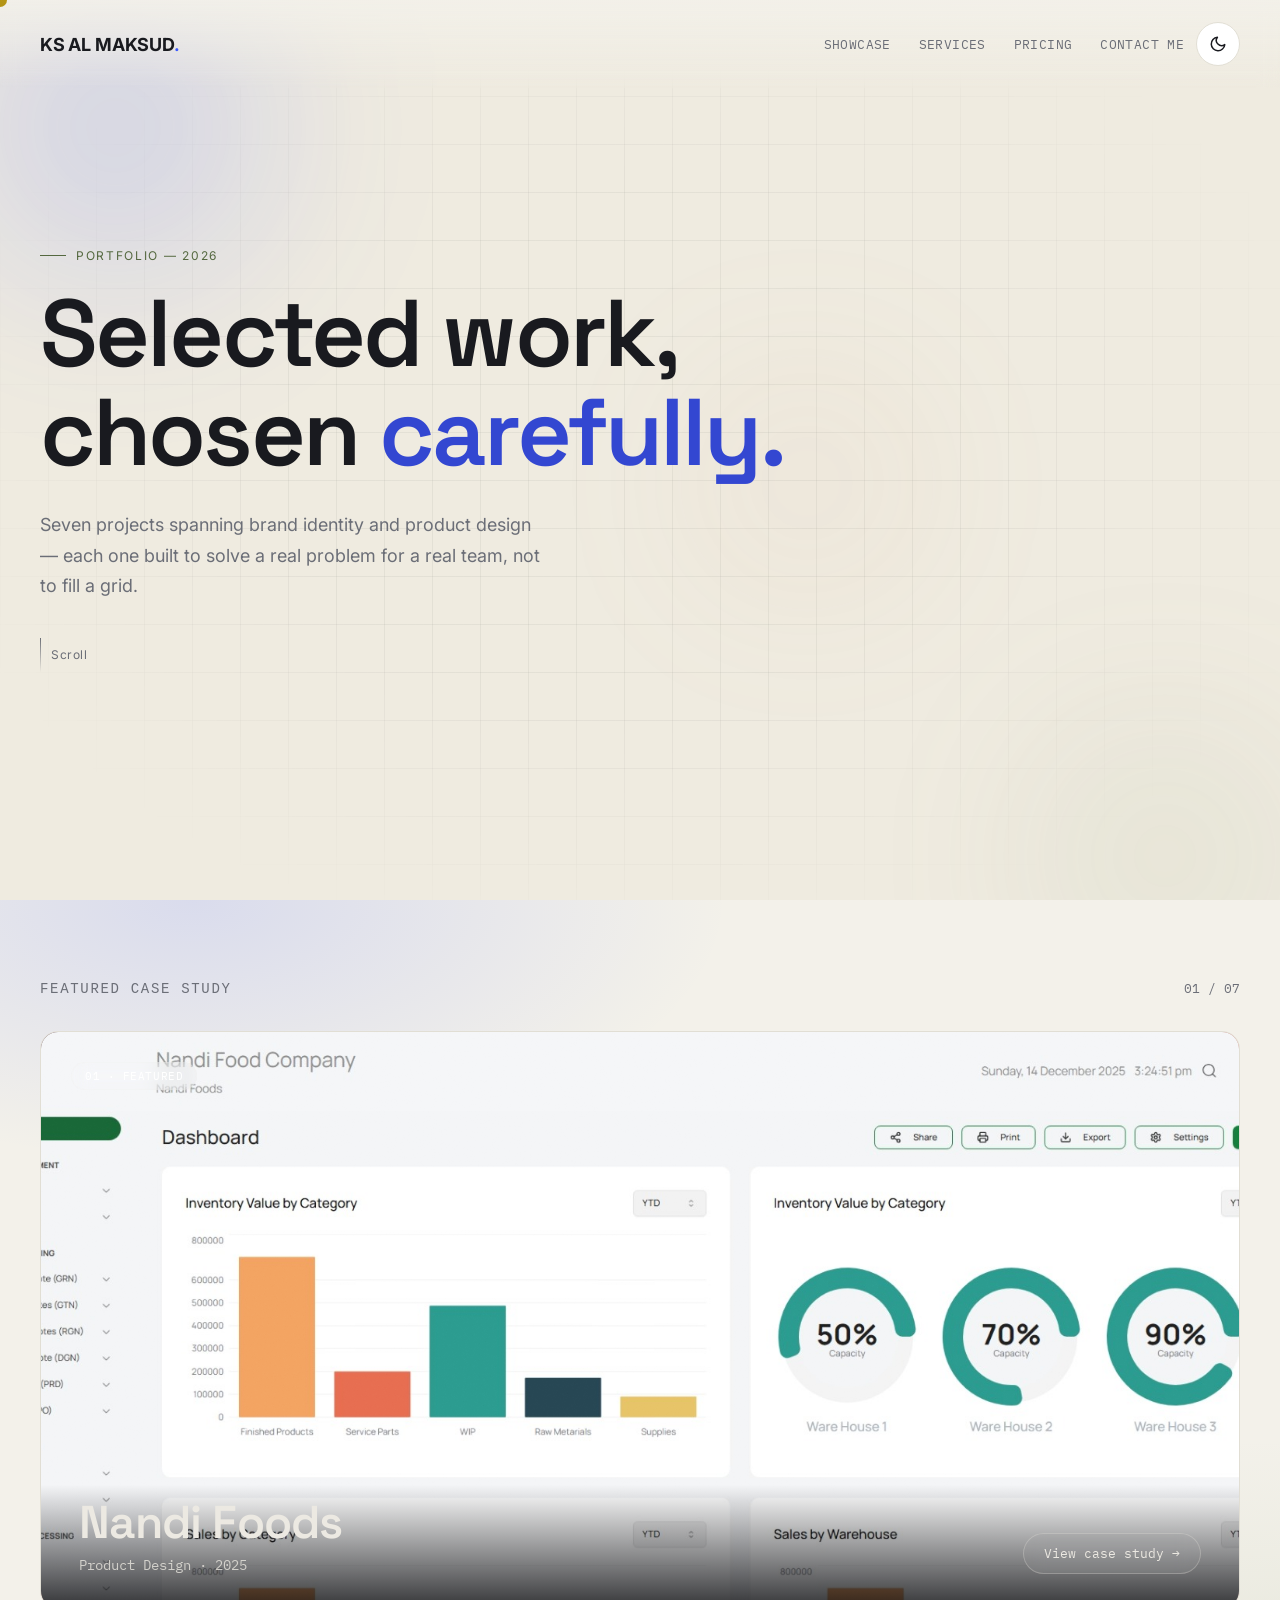
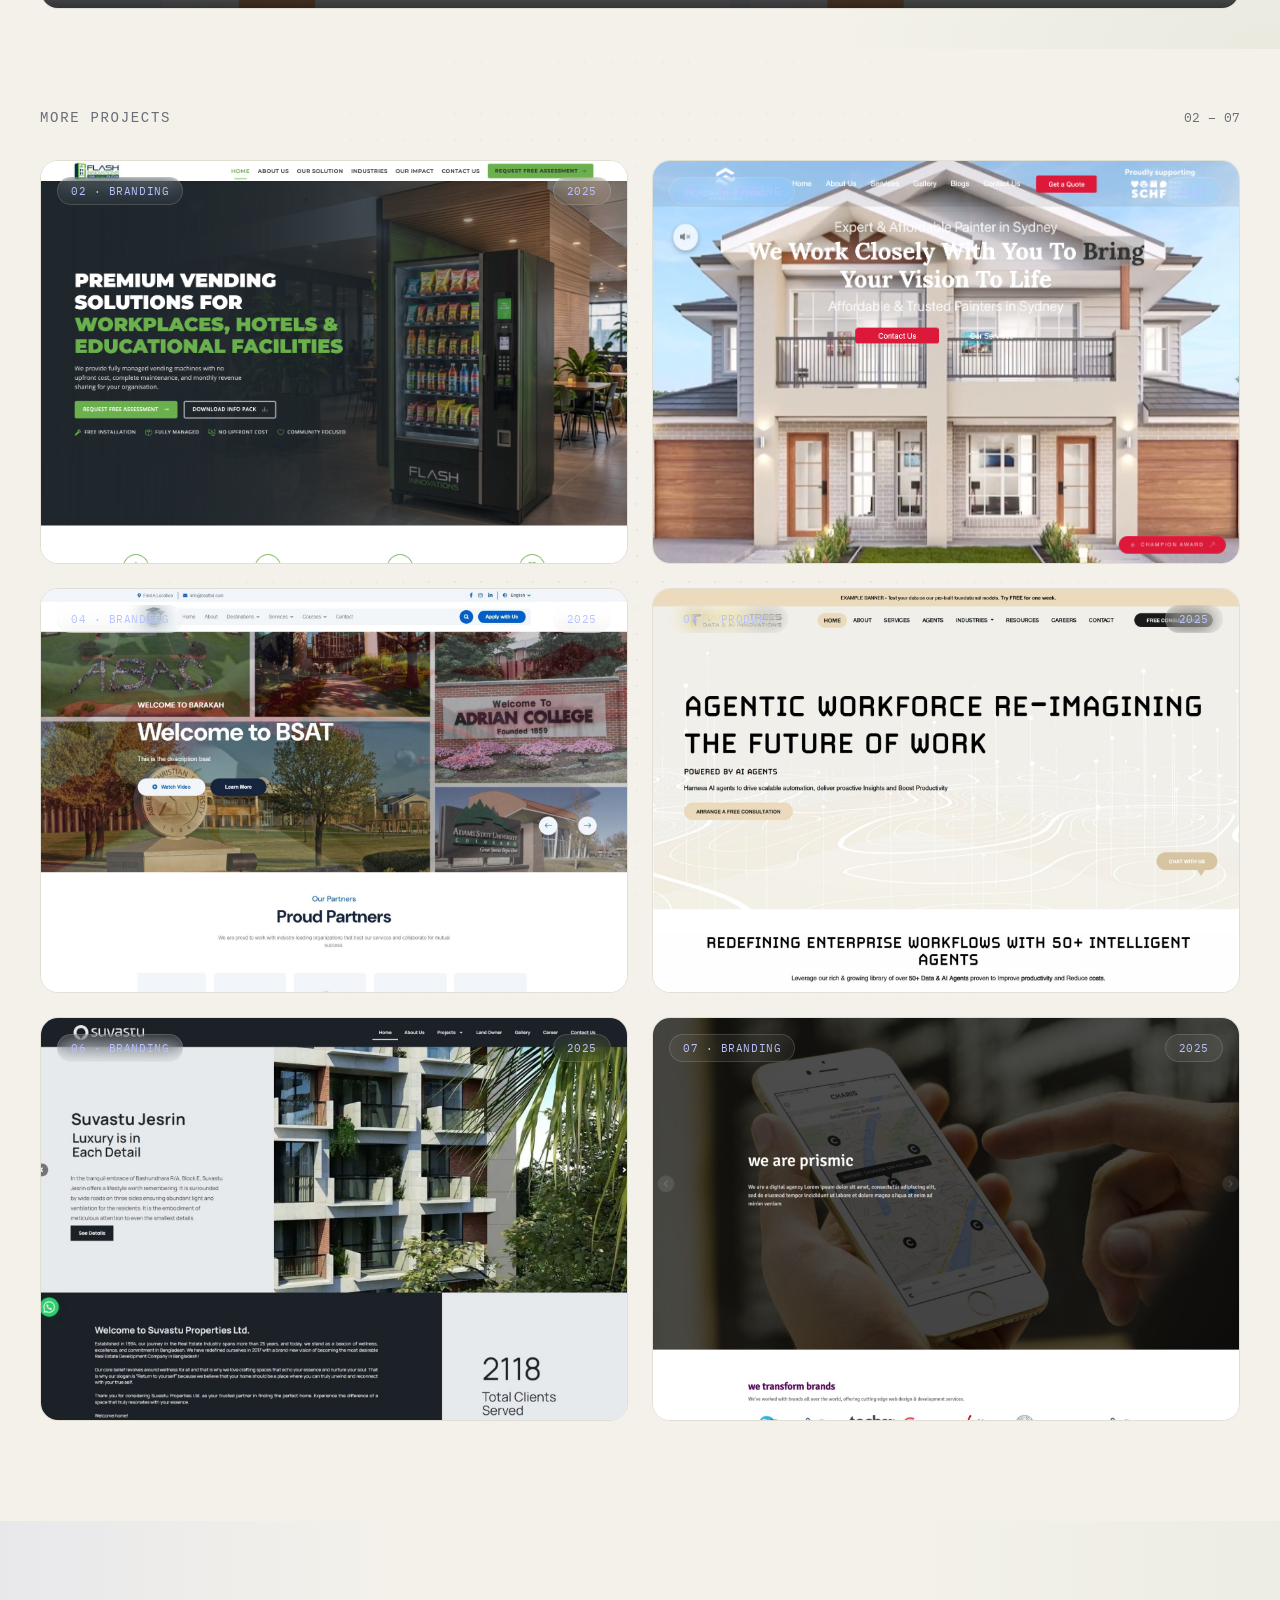
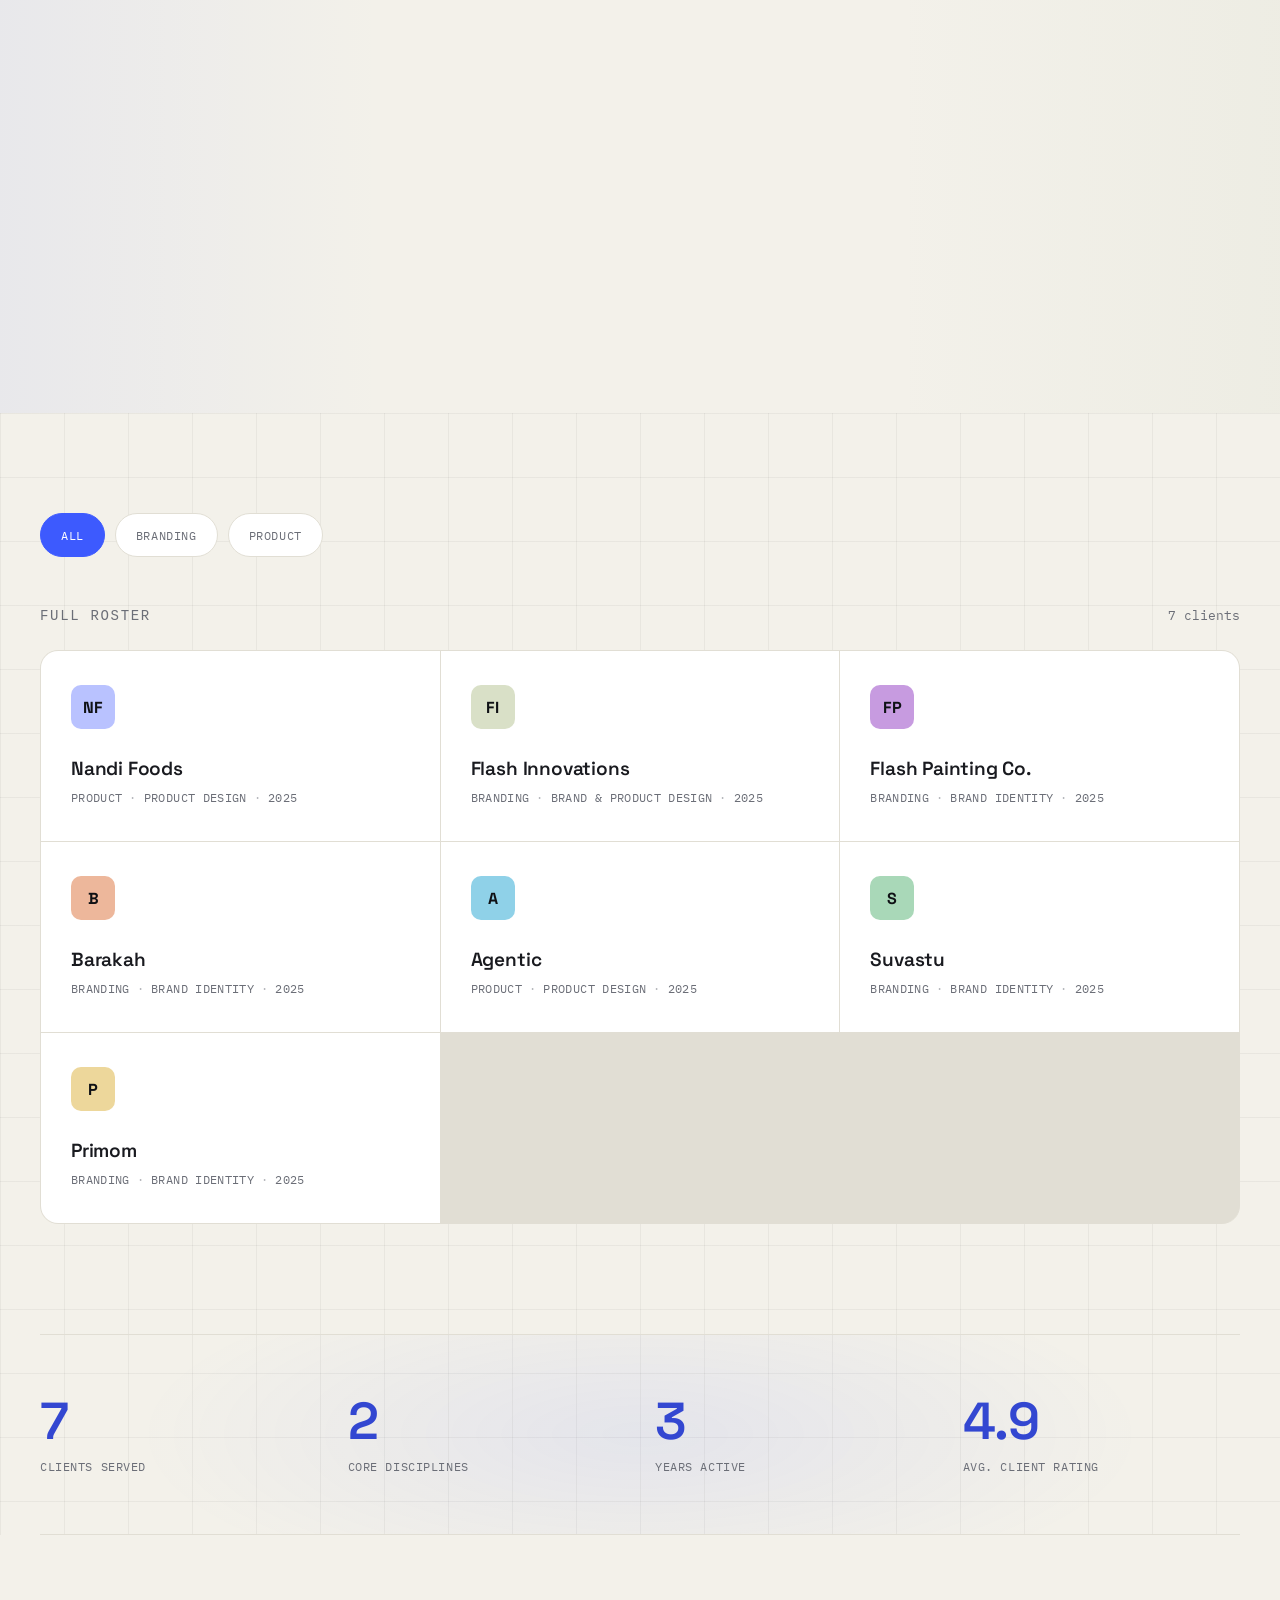
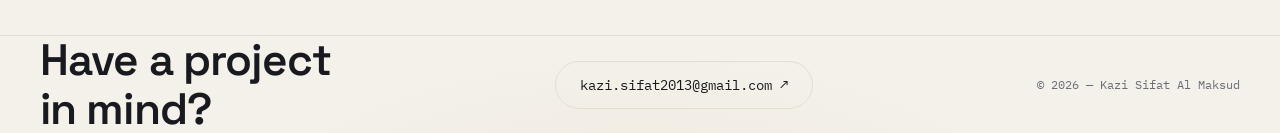
==== commit 0d89e5fa: "update all the pages" ====
--- a/index.html
+++ b/index.html
@@ -14,7 +14,10 @@
     }
   })();
 </script>
-<meta name="viewport" content="width=device-width, initial-scale=1.0">
+<!-- viewport-fit=cover lets the page use the full screen on notched phones (CSS handles safe areas) -->
+<meta name="viewport" content="width=device-width, initial-scale=1.0, viewport-fit=cover">
+<meta name="color-scheme" content="dark light">
+<meta name="description" content="Selected brand identity and product design work by Kazi Sifat Al Maksud.">
 <title>Kazi Sifat Al Maksud — Selected Work</title>
 <link rel="preconnect" href="https://fonts.googleapis.com">
 <link rel="preconnect" href="https://fonts.gstatic.com" crossorigin>
@@ -23,10 +26,10 @@
 </head>
 <body>
 
-<div id="cursor"><span class="label">View</span></div>
+<div id="cursor" aria-hidden="true"><span class="label">View</span></div>
 
-<nav>
-  <div class="mark">KS AL MAKSUD<span>.</span></div>
+<nav aria-label="Main">
+  <a class="mark" href="index.html" aria-label="Kazi Sifat Al Maksud — home">KS AL MAKSUD<span>.</span></a>
 
   <div class="nav-right">
     <div class="navlinks" id="navlinks">
@@ -36,24 +39,25 @@
       <a href="contact.html">Contact Me</a>
     </div>
 
-    <button class="menu-toggle" id="menuToggle" aria-label="Open navigation">
+    <button type="button" class="menu-toggle" id="menuToggle" aria-label="Open navigation" aria-expanded="false" aria-controls="navlinks">
       <span></span><span></span><span></span>
     </button>
 
-    <button class="theme-toggle" id="themeToggle" aria-label="Toggle light and dark mode" title="Toggle light / dark mode">
-      <svg class="icon-sun" viewBox="0 0 24 24" fill="none" stroke="currentColor" stroke-width="2" stroke-linecap="round" stroke-linejoin="round">
+    <button type="button" class="theme-toggle" id="themeToggle" aria-label="Toggle light and dark mode" title="Toggle light / dark mode">
+      <svg class="icon-sun" viewBox="0 0 24 24" fill="none" stroke="currentColor" stroke-width="2" stroke-linecap="round" stroke-linejoin="round" aria-hidden="true">
         <circle cx="12" cy="12" r="4"></circle>
         <path d="M12 2v2M12 20v2M4.93 4.93l1.41 1.41M17.66 17.66l1.41 1.41M2 12h2M20 12h2M6.34 17.66l-1.41 1.41M19.07 4.93l-1.41 1.41"></path>
       </svg>
-      <svg class="icon-moon" viewBox="0 0 24 24" fill="none" stroke="currentColor" stroke-width="2" stroke-linecap="round" stroke-linejoin="round">
+      <svg class="icon-moon" viewBox="0 0 24 24" fill="none" stroke="currentColor" stroke-width="2" stroke-linecap="round" stroke-linejoin="round" aria-hidden="true">
         <path d="M21 12.79A9 9 0 1 1 11.21 3 7 7 0 0 0 21 12.79z"></path>
       </svg>
     </button>
   </div>
 </nav>
 
+<main>
 <header class="hero">
-  <div class="hero-bg" id="heroBg">
+  <div class="hero-bg" id="heroBg" aria-hidden="true">
     <div class="orb orb1"></div>
     <div class="orb orb2"></div>
     <div class="orb orb3"></div>
@@ -66,20 +70,20 @@
       <span class="rowline"><span>chosen <em>carefully.</em></span></span>
     </h1>
     <p>Seven projects spanning brand identity and product design — each one built to solve a real problem for a real team, not to fill a grid.</p>
-    <div class="scrollcue"><div class="line"></div>Scroll</div>
+    <div class="scrollcue" aria-hidden="true"><div class="line"></div>Scroll</div>
   </div>
 </header>
 
 <div class="background_featured">
-  <section class="featured wrap">
+  <section class="featured wrap" aria-labelledby="featuredHeading">
     <div class="section-head reveal">
-      <h2>Featured case study</h2>
+      <h2 id="featuredHeading">Featured case study</h2>
       <span class="count" id="featuredCount">01 / 07</span>
     </div>
-    <div class="feature-card reveal" data-project="0">
+    <div class="feature-card reveal" data-project="0" role="button" tabindex="0" aria-label="Open featured case study">
       <div class="feature-thumb">
         <div class="art" id="featureArt"></div>
-        <svg class="noise" width="100%" height="100%"><filter id="n1"><feTurbulence baseFrequency="0.9" numOctaves="2" result="t"/><feColorMatrix in="t" type="saturate" values="0"/></filter><rect width="100%" height="100%" filter="url(#n1)" opacity="0.15"/></svg>
+        <svg class="noise" width="100%" height="100%" aria-hidden="true"><filter id="n1"><feTurbulence baseFrequency="0.9" numOctaves="2" result="t"/><feColorMatrix in="t" type="saturate" values="0"/></filter><rect width="100%" height="100%" filter="url(#n1)" opacity="0.15"/></svg>
         <span class="glass-label thumb-badge" style="margin:30px;color:#fff;" id="featureBadge">01 · Featured</span>
         <div class="feature-info">
           <div>
@@ -93,21 +97,21 @@
   </section>
 </div>
 
-<section class="grid-section wrap">
+<section class="grid-section wrap" aria-labelledby="moreHeading">
   <div class="section-head reveal">
-    <h2>More projects</h2>
+    <h2 id="moreHeading">More projects</h2>
     <span class="count" id="gridCount">02 – 07</span>
   </div>
   <div class="grid" id="grid"><!-- cards injected by JS --></div>
 </section>
 
 <div class="background_trusted">
-  <section class="slider-section wrap">
+  <section class="slider-section wrap" aria-labelledby="trustedHeading">
     <div class="slider-head reveal">
-      <h2>Trusted by</h2>
+      <h2 id="trustedHeading">Trusted by</h2>
       <div class="slider-nav">
-        <button id="sliderPrev" aria-label="Previous">←</button>
-        <button id="sliderNext" aria-label="Next">→</button>
+        <button type="button" id="sliderPrev" aria-label="Previous logos">←</button>
+        <button type="button" id="sliderNext" aria-label="Next logos">→</button>
       </div>
     </div>
     <div class="logo-viewport reveal">
@@ -117,15 +121,15 @@
 </div>
 
 <div class="background_roster">
-  <section class="roster-section wrap">
-    <div class="filters reveal" id="industryFilters">
-      <button class="active" data-filter="all">All</button>
-      <button data-filter="Branding">Branding</button>
-      <button data-filter="Product">Product</button>
+  <section class="roster-section wrap" aria-labelledby="rosterHeading">
+    <div class="filters reveal" id="industryFilters" role="group" aria-label="Filter by discipline">
+      <button type="button" class="active" data-filter="all" aria-pressed="true">All</button>
+      <button type="button" data-filter="Branding" aria-pressed="false">Branding</button>
+      <button type="button" data-filter="Product" aria-pressed="false">Product</button>
     </div>
     <div class="roster-head reveal">
-      <h2>Full roster</h2>
-      <span class="roster-count mono" id="rosterCount">7 clients</span>
+      <h2 id="rosterHeading">Full roster</h2>
+      <span class="roster-count mono" id="rosterCount" aria-live="polite">7 clients</span>
     </div>
 
     <div class="client-grid" id="clientGrid"><!-- tiles injected by JS --></div>
@@ -138,6 +142,7 @@
     </div>
   </section>
 </div>
+</main>
 
 <footer class="wrap">
   <div class="big display">Have a project<br>in mind?</div>
@@ -145,8 +150,7 @@
   <small class="mono">© 2026 — Kazi Sifat Al Maksud</small>
 </footer>
 
-<div class="overlay" id="overlay">
-  <button class="close-btn" id="closeBtn">✕</button>
+<div class="overlay" id="overlay" role="dialog" aria-modal="true" aria-labelledby="csTitle" aria-hidden="true">
   <div class="overlay-inner">
     <div class="overlay-hero" id="overlayHero"><div class="art" id="overlayArt"></div></div>
     <div class="wrap">
@@ -168,6 +172,9 @@
     </div>
   </div>
 </div>
+<!-- Close button lives OUTSIDE the overlay: a transformed parent would stop position:fixed from working,
+     so on long case studies the button used to scroll away with the content. -->
+<button type="button" class="close-btn" id="closeBtn" aria-label="Close case study">✕</button>
 
 <script src="home.js"></script>
 </body>
--- a/home.css
+++ b/home.css
@@ -18,6 +18,14 @@
   --text-on-media:#ECE9E2;
   --accent-on-media:#B9C2FF;
   --cursor-fill:#B9C2FF;
+
+  /* Fluid layout tokens — everything scales from these */
+  --gutter:clamp(20px, 4vw, 40px);
+  --section-y:clamp(56px, 9vw, 100px);
+  --gap:clamp(14px, 2vw, 24px);
+  --nav-h:76px;
+  --safe-top:env(safe-area-inset-top, 0px);
+  --safe-bottom:env(safe-area-inset-bottom, 0px);
 }
 
 html[data-theme="light"]{
@@ -35,20 +43,30 @@
 }
 
 *{margin:0;padding:0;box-sizing:border-box;}
-html{scroll-behavior:smooth;}
+html{scroll-behavior:smooth;-webkit-text-size-adjust:100%;text-size-adjust:100%;scroll-padding-top:calc(var(--nav-h) + 12px);}
 body{
   background:var(--bg);
   color:var(--text);
-  font-family:'Inter',sans-serif;
+  font-family:'Inter',system-ui,-apple-system,'Segoe UI',Roboto,sans-serif;
   overflow-x:hidden;
   cursor:none;
+  -webkit-font-smoothing:antialiased;
   transition:background-color .45s var(--ease), color .45s var(--ease);
 }
-@media (pointer:coarse){ body{cursor:auto;} }
+img{max-width:100%;display:block;}
+button{font:inherit;color:inherit;}
 ::selection{background:var(--accent);color:#fff;}
-.display{font-family:'Space Grotesk',sans-serif;}
-.mono{font-family:'IBM Plex Mono',monospace;}
+.display{font-family:'Space Grotesk',system-ui,sans-serif;}
+.mono{font-family:'IBM Plex Mono',ui-monospace,SFMono-Regular,Menlo,monospace;}
 a{color:inherit;text-decoration:none;}
+
+/* Show the custom cursor only for real mouse users */
+@media (pointer:coarse), (hover:none){ body{cursor:auto;} #cursor{display:none;} }
+
+/* Keyboard focus — visible but only when needed */
+:focus{outline:none;}
+:focus-visible{outline:2px solid var(--accent-soft);outline-offset:3px;border-radius:6px;}
+.card:focus-visible,.feature-card:focus-visible,.client-tile:focus-visible{outline-offset:-3px;border-radius:var(--radius);}
 
 /* ---------- custom cursor ---------- */
 #cursor{
@@ -65,11 +83,9 @@
   transition:opacity .25s var(--ease);font-family:'IBM Plex Mono',monospace;text-transform:uppercase;
 }
 #cursor.view .label{opacity:1;}
-@media (pointer:coarse){ #cursor{display:none;} }
 
 /* ---------- layout helpers ---------- */
-.wrap{width:100%;max-width:1640px;margin:0 auto;padding:0 40px;position:relative;z-index:1;}
-@media (max-width:700px){ .wrap{padding:0 22px;} }
+.wrap{width:100%;max-width:1640px;margin:0 auto;padding:0 var(--gutter);position:relative;z-index:1;}
 section{position:relative;}
 
 .reveal{opacity:0;transform:translateY(28px);transition:opacity .9s var(--ease), transform .9s var(--ease);}
@@ -78,21 +94,21 @@
 /* ---------- nav ---------- */
 nav{
   position:fixed;top:0;left:0;right:0;z-index:60;display:flex;align-items:center;justify-content:space-between;
-  padding:26px 40px;backdrop-filter:blur(10px);
+  padding:calc(22px + var(--safe-top)) var(--gutter) 22px;
+  -webkit-backdrop-filter:blur(10px);backdrop-filter:blur(10px);
   background:linear-gradient(to bottom, rgba(11,13,18,.85), rgba(11,13,18,0));
   transition:background .45s var(--ease);
 }
 html[data-theme="light"] nav{background:linear-gradient(to bottom, rgba(243,241,234,.88), rgba(243,241,234,0));}
-@media (max-width:700px){ nav{padding:20px 22px;} }
-.mark{font-size:18px;font-weight:700;letter-spacing:-.01em;}
+.mark{font-size:18px;font-weight:700;letter-spacing:-.01em;white-space:nowrap;}
 .mark span{color:var(--accent);}
 .nav-right{display:flex;align-items:center;gap:12px;}
-.navlinks{display:flex;gap:28px;font-family:'IBM Plex Mono',monospace;font-size:12.5px;letter-spacing:.03em;text-transform:uppercase;color:var(--muted);}
-.navlinks a{transition:color .3s var(--ease);}
+.navlinks{display:flex;gap:clamp(18px,2.4vw,28px);font-family:'IBM Plex Mono',monospace;font-size:12.5px;letter-spacing:.03em;text-transform:uppercase;color:var(--muted);}
+.navlinks a{transition:color .3s var(--ease);padding:6px 0;}
 .navlinks a:hover{color:var(--accent-soft);}
 
 .menu-toggle{
-  display:none;width:40px;height:40px;padding:8px;border:0;background:transparent;cursor:pointer;color:var(--text);
+  display:none;width:44px;height:44px;padding:8px;border:0;background:transparent;cursor:pointer;color:var(--text);
   flex-direction:column;justify-content:center;align-items:center;gap:5px;
 }
 .menu-toggle span{display:block;width:22px;height:2px;background:currentColor;border-radius:2px;transition:all .3s ease;}
@@ -100,21 +116,9 @@
 .menu-toggle.active span:nth-child(2){opacity:0;}
 .menu-toggle.active span:nth-child(3){transform:translateY(-7px) rotate(-45deg);}
 
-@media (max-width:820px){
-  .menu-toggle{display:flex;}
-  .navlinks{
-    display:none;position:absolute;top:100%;right:22px;flex-direction:column;gap:18px;
-    padding:20px 24px;min-width:180px;background:rgba(11,13,18,.95);backdrop-filter:blur(12px);
-    border:1px solid rgba(255,255,255,.08);border-radius:12px;
-  }
-  .navlinks.active{display:flex;}
-  .navlinks a{font-size:13px;}
-  html[data-theme="light"] .navlinks{background:rgba(243,241,234,.95);border-color:var(--line);}
-}
-
 /* ---------- theme toggle ---------- */
 .theme-toggle{
-  width:40px;height:40px;border-radius:50%;border:1px solid var(--line);background:var(--panel);
+  width:44px;height:44px;border-radius:50%;border:1px solid var(--line);background:var(--panel);
   color:var(--text);display:flex;align-items:center;justify-content:center;cursor:pointer;flex:0 0 auto;
   transition:background .3s var(--ease), border-color .3s var(--ease), color .3s var(--ease), transform .2s var(--ease);
 }
@@ -125,17 +129,39 @@
 html[data-theme="light"] .theme-toggle .icon-sun{display:none;}
 html[data-theme="light"] .theme-toggle .icon-moon{display:block;}
 
+@media (max-width:820px){
+  .menu-toggle{display:flex;}
+  .navlinks{
+    display:none;position:absolute;top:calc(100% - 8px);right:var(--gutter);left:var(--gutter);
+    flex-direction:column;gap:0;padding:8px;
+    background:rgba(11,13,18,.96);-webkit-backdrop-filter:blur(14px);backdrop-filter:blur(14px);
+    border:1px solid rgba(255,255,255,.08);border-radius:16px;
+    box-shadow:0 24px 48px -16px rgba(0,0,0,.6);
+    transform-origin:top right;
+  }
+  .navlinks.active{display:flex;animation:menuIn .3s var(--ease);}
+  .navlinks a{font-size:14px;padding:16px 16px;border-radius:10px;color:var(--text);}
+  .navlinks a + a{border-top:1px solid rgba(255,255,255,.06);}
+  .navlinks a:hover,.navlinks a:active{background:rgba(255,255,255,.05);}
+  html[data-theme="light"] .navlinks{background:rgba(255,255,255,.97);border-color:var(--line);box-shadow:0 24px 48px -16px rgba(20,20,26,.25);}
+  html[data-theme="light"] .navlinks a + a{border-top-color:var(--line);}
+  html[data-theme="light"] .navlinks a:hover,html[data-theme="light"] .navlinks a:active{background:var(--panel-2);}
+}
+@keyframes menuIn{ from{opacity:0;transform:translateY(-8px) scale(.98);} to{opacity:1;transform:none;} }
+@media (max-width:380px){ .mark{font-size:16px;} .nav-right{gap:6px;} }
+
 /* ---------- hero ---------- */
 .hero{
-  min-height:100svh;display:flex;flex-direction:column;justify-content:center;
-  padding-top:100px;position:relative;overflow:hidden;background:var(--hero-bg);isolation:isolate;
+  min-height:100vh;min-height:100svh;display:flex;flex-direction:column;justify-content:center;
+  padding:calc(var(--nav-h) + var(--safe-top) + 24px) 0 clamp(48px,8vw,80px);
+  position:relative;overflow:hidden;background:var(--hero-bg);isolation:isolate;
   transition:background-color .45s var(--ease);
 }
 .hero-bg{position:absolute;inset:0;z-index:0;pointer-events:none;}
 .orb{position:absolute;border-radius:50%;filter:blur(90px);will-change:transform;transition:opacity .45s var(--ease);}
-.orb1{width:480px;height:480px;background:radial-gradient(circle, rgba(61,90,254,.45), transparent 70%);top:-10%;left:-8%;animation:drift1 20s ease-in-out infinite;}
-.orb2{width:400px;height:400px;background:radial-gradient(circle, rgba(150,168,126,.32), transparent 70%);bottom:-15%;right:-5%;animation:drift2 24s ease-in-out infinite;}
-.orb3{width:320px;height:320px;background:radial-gradient(circle, rgba(232,181,137,.28), transparent 70%);top:38%;left:52%;animation:drift3 18s ease-in-out infinite;}
+.orb1{width:clamp(260px,34vw,480px);aspect-ratio:1;background:radial-gradient(circle, rgba(61,90,254,.45), transparent 70%);top:-10%;left:-8%;animation:drift1 20s ease-in-out infinite;}
+.orb2{width:clamp(220px,28vw,400px);aspect-ratio:1;background:radial-gradient(circle, rgba(150,168,126,.32), transparent 70%);bottom:-15%;right:-5%;animation:drift2 24s ease-in-out infinite;}
+.orb3{width:clamp(180px,22vw,320px);aspect-ratio:1;background:radial-gradient(circle, rgba(232,181,137,.28), transparent 70%);top:38%;left:52%;animation:drift3 18s ease-in-out infinite;}
 html[data-theme="light"] .orb{opacity:.55;}
 @keyframes drift1{0%,100%{translate:0 0;}50%{translate:60px 40px;}}
 @keyframes drift2{0%,100%{translate:0 0;}50%{translate:-50px -30px;}}
@@ -144,28 +170,28 @@
   position:absolute;inset:0;
   background-image:linear-gradient(var(--grid-line) 1px, transparent 1px),
     linear-gradient(90deg, var(--grid-line) 1px, transparent 1px);
-  background-size:48px 48px;
+  background-size:clamp(32px,4vw,48px) clamp(32px,4vw,48px);
   mask-image:radial-gradient(ellipse at center, black 40%, transparent 80%);
   -webkit-mask-image:radial-gradient(ellipse at center, black 40%, transparent 80%);
 }
-@media (prefers-reduced-motion: reduce){ .orb{animation:none;} }
 
 .eyebrow{
   font-size:12px;letter-spacing:.14em;text-transform:uppercase;color:var(--tag);
   margin-bottom:22px;display:flex;align-items:center;gap:10px;
 }
 .eyebrow::before{content:"";width:26px;height:1px;background:var(--tag);display:inline-block;}
-.hero h1{font-size:clamp(40px, 7.4vw, 96px);line-height:1.02;font-weight:600;letter-spacing:-.03em;max-width:16ch;}
-.hero h1 .rowline{display:block;overflow:hidden;}
+.hero h1{font-size:clamp(38px, 7.4vw, 104px);line-height:1.04;font-weight:600;letter-spacing:-.03em;max-width:16ch;}
+/* padding/margin pair stops overflow:hidden from clipping descenders (y, g, p) */
+.hero h1 .rowline{display:block;overflow:hidden;padding-bottom:.12em;margin-bottom:-.12em;}
 .hero h1 .rowline span{display:block;transform:translateY(110%);animation:riseUp 1s var(--ease) forwards;}
 .hero h1 .rowline:nth-child(1) span{animation-delay:.05s;}
 .hero h1 .rowline:nth-child(2) span{animation-delay:.18s;}
 .hero h1 em{font-style:normal;color:var(--accent-soft);}
 @keyframes riseUp{ to{transform:translateY(0);} }
-.hero p{margin-top:28px;max-width:46ch;color:var(--muted);font-size:17px;line-height:1.7;opacity:0;animation:fadeIn 1s var(--ease) forwards;animation-delay:.6s;}
+.hero p{margin-top:clamp(20px,3vw,28px);max-width:46ch;color:var(--muted);font-size:clamp(15px,1.4vw + 10px,18px);line-height:1.7;opacity:0;animation:fadeIn 1s var(--ease) forwards;animation-delay:.6s;}
 @keyframes fadeIn{ to{opacity:1;} }
 .scrollcue{
-  position:relative;margin:36px 0 0 0;display:flex;align-items:center;gap:10px;
+  position:relative;margin:clamp(24px,4vw,36px) 0 0 0;display:flex;align-items:center;gap:10px;
   color:var(--muted);font-size:12px;letter-spacing:.05em;opacity:0;
   animation:fadeIn 1s var(--ease) forwards;animation-delay:1s;
 }
@@ -173,14 +199,21 @@
 .scrollcue .line::after{content:"";position:absolute;top:-34px;left:0;width:1px;height:34px;background:var(--accent-soft);animation:drip 1.8s ease-in-out infinite;}
 @keyframes drip{ to{top:34px;} }
 
+/* short landscape phones: don't force a full-height hero */
+@media (max-height:520px) and (orientation:landscape){
+  .hero{min-height:auto;padding-top:calc(var(--nav-h) + 20px);}
+  .scrollcue{display:none;}
+}
+
 /* ---------- glass label ---------- */
 .glass-label{
   display:inline-flex;align-items:center;gap:6px;background:rgba(255,255,255,.05);
-  border:1px solid rgba(236,233,226,.16);backdrop-filter:blur(10px) saturate(140%);
-  -webkit-backdrop-filter:blur(10px) saturate(140%);border-radius:999px;padding:6px 13px;
+  border:1px solid rgba(236,233,226,.16);-webkit-backdrop-filter:blur(10px) saturate(140%);backdrop-filter:blur(10px) saturate(140%);
+  border-radius:999px;padding:6px 13px;
   font-family:'IBM Plex Mono',monospace;font-size:11px;letter-spacing:.05em;text-transform:uppercase;
-  color:var(--accent-on-media);-webkit-font-smoothing:antialiased;
-}
+  color:var(--accent-on-media);white-space:nowrap;
+}
+@media (max-width:480px){ .glass-label{font-size:10px;padding:5px 10px;} }
 
 /* ---------- featured project ---------- */
 .background_featured{
@@ -188,35 +221,43 @@
     radial-gradient(ellipse 60% 50% at 15% 0%, rgba(61,90,254,.14), transparent 70%),
     radial-gradient(ellipse 50% 40% at 100% 100%, rgba(150,168,126,.10), transparent 70%);
 }
-.featured{padding:80px 0 40px;}
-.section-head{display:flex;justify-content:space-between;align-items:flex-end;margin-bottom:34px;gap:20px;flex-wrap:wrap;}
-.section-head h2{font-size:14px;letter-spacing:.12em;text-transform:uppercase;color:var(--muted);font-family:'IBM Plex Mono',monospace;}
+.featured{padding:clamp(48px,7vw,80px) var(--gutter) clamp(24px,4vw,40px);}
+.section-head{display:flex;justify-content:space-between;align-items:flex-end;margin-bottom:clamp(20px,3vw,34px);gap:12px 20px;flex-wrap:wrap;}
+.section-head h2{font-size:clamp(12px,1.2vw,14px);letter-spacing:.12em;text-transform:uppercase;color:var(--muted);font-family:'IBM Plex Mono',monospace;font-weight:500;}
 .count{font-family:'IBM Plex Mono',monospace;font-size:13px;color:var(--muted);}
 
 .feature-card{border-radius:var(--radius);overflow:hidden;position:relative;cursor:pointer;border:1px solid var(--line);}
-.feature-thumb{height:64vh;min-height:420px;position:relative;overflow:hidden;background:var(--panel);}
+.feature-thumb{height:64vh;height:64svh;min-height:420px;max-height:760px;position:relative;overflow:hidden;background:var(--panel);}
 .feature-thumb .art{
   position:absolute;inset:-8%;background-size:cover;background-position:left top;background-repeat:no-repeat;
   transition:scale .6s var(--ease);
 }
-.feature-card:hover .art{scale:1.05;}
 .feature-thumb .noise{position:absolute;inset:0;opacity:.5;mix-blend-mode:overlay;pointer-events:none;}
+.feature-thumb .thumb-badge{position:absolute;top:0;left:0;z-index:2;}
 .feature-info{
-  position:absolute;left:0;right:0;bottom:0;padding:34px 38px;display:flex;justify-content:space-between;
-  align-items:flex-end;background:linear-gradient(to top, rgba(8,9,12,.78), transparent 80%);
-}
-.feature-info h3{font-size:clamp(26px,3.4vw,44px);font-weight:600;letter-spacing:-.02em;color:var(--text-on-media);}
-.feature-info .meta{color:rgba(236,233,226,.75);font-size:14px;margin-top:8px;font-family:'IBM Plex Mono',monospace;}
+  position:absolute;left:0;right:0;bottom:0;padding:clamp(20px,3.2vw,34px) clamp(18px,3.4vw,38px);display:flex;justify-content:space-between;
+  align-items:flex-end;gap:16px;background:linear-gradient(to top, rgba(8,9,12,.82), transparent 85%);
+}
+.feature-info h3{font-size:clamp(24px,3.6vw,46px);font-weight:600;letter-spacing:-.02em;color:var(--text-on-media);line-height:1.1;}
+.feature-info .meta{color:rgba(236,233,226,.78);font-size:clamp(12px,1.1vw,14px);margin-top:8px;font-family:'IBM Plex Mono',monospace;}
 .view-pill{
-  background:rgba(255,255,255,.04);border:1px solid rgba(236,233,226,.28);border-radius:999px;padding:10px 20px;
-  font-size:13px;font-family:'IBM Plex Mono',monospace;white-space:nowrap;backdrop-filter:blur(10px) saturate(140%);
-  -webkit-backdrop-filter:blur(10px) saturate(140%);color:var(--text-on-media);
+  background:rgba(255,255,255,.04);border:1px solid rgba(236,233,226,.28);border-radius:999px;padding:11px 20px;
+  font-size:13px;font-family:'IBM Plex Mono',monospace;white-space:nowrap;-webkit-backdrop-filter:blur(10px) saturate(140%);backdrop-filter:blur(10px) saturate(140%);
+  color:var(--text-on-media);flex:0 0 auto;
   transition:background .3s var(--ease), border-color .3s var(--ease), transform .3s var(--ease);
 }
-.feature-card:hover .view-pill{background:rgba(255,255,255,.08);border-color:rgba(236,233,226,.5);transform:translateX(3px);}
+@media (hover:hover){
+  .feature-card:hover .art{scale:1.05;}
+  .feature-card:hover .view-pill{background:rgba(255,255,255,.08);border-color:rgba(236,233,226,.5);transform:translateX(3px);}
+}
+@media (max-width:640px){
+  .feature-thumb{height:auto;aspect-ratio:4/5;min-height:380px;max-height:none;}
+  .feature-info{flex-direction:column;align-items:flex-start;gap:14px;}
+  .feature-thumb .thumb-badge{margin:16px !important;}
+}
 
 /* ---------- project grid ---------- */
-.grid-section{padding:60px 0 100px;}
+.grid-section{padding:clamp(40px,6vw,60px) var(--gutter) var(--section-y);}
 .grid-section::before{
   content:"";position:absolute;inset:0;z-index:0;pointer-events:none;opacity:.5;
   background-image:radial-gradient(rgba(236,233,226,.08) 1px, transparent 1px);
@@ -227,56 +268,67 @@
 html[data-theme="light"] .grid-section::before{
   background-image:radial-gradient(rgba(20,20,26,.10) 1px, transparent 1px);
 }
-.grid{display:grid;grid-template-columns:repeat(2,1fr);gap:24px;}
-@media (max-width:820px){ .grid{grid-template-columns:1fr;} }
+.grid{display:grid;grid-template-columns:repeat(2,minmax(0,1fr));gap:var(--gap);}
+@media (max-width:760px){ .grid{grid-template-columns:1fr;} }
 
 .card{
   background:var(--panel);border:1px solid var(--line);border-radius:var(--radius);overflow:hidden;
-  cursor:pointer;position:relative;height:420px;
+  cursor:pointer;position:relative;aspect-ratio:16/11;min-height:300px;
   transition:border-color .45s var(--ease), transform .45s var(--ease), box-shadow .45s var(--ease), background-color .45s var(--ease);
-  will-change:transform;
-}
-.card:hover{border-color:rgba(61,90,254,.55);transform:translateY(-6px);box-shadow:0 24px 48px -20px rgba(0,0,0,.55), 0 0 0 1px rgba(61,90,254,.12);}
+}
 .card.hide{display:none;}
-@media (max-width:820px){ .card{height:340px;} }
+@media (max-width:760px){ .card{aspect-ratio:4/3;min-height:260px;} }
 
 .card .thumb{position:absolute;inset:0;overflow:hidden;}
 .card .thumb .art{position:absolute;inset:0;background-size:cover;background-position:top center;transition:transform .7s var(--ease), filter .7s var(--ease);filter:saturate(1);}
-.card:hover .thumb .art{transform:scale(1.08) rotate(.6deg);filter:saturate(1.12);}
 .card .thumb::after{
   content:"";position:absolute;inset:0;
   background:linear-gradient(to top, rgba(8,9,12,.85) 0%, rgba(8,9,12,.35) 32%, transparent 62%);
   opacity:0;transition:opacity .45s var(--ease);pointer-events:none;
 }
-.card:hover .thumb::after{opacity:1;}
 .card .thumb-badge{position:absolute;top:16px;left:16px;z-index:2;}
 .card .thumb-year{position:absolute;top:16px;right:16px;z-index:2;}
 .card .body{
-  position:absolute;left:0;right:0;bottom:0;z-index:2;padding:26px;display:flex;
+  position:absolute;left:0;right:0;bottom:0;z-index:2;padding:clamp(16px,2.2vw,26px);display:flex;
   justify-content:space-between;align-items:flex-end;gap:16px;opacity:0;transform:translateY(14px);
   transition:opacity .4s var(--ease), transform .45s var(--ease);
 }
-.card:hover .body{opacity:1;transform:translateY(0);}
-.card h4{font-size:22px;font-weight:600;letter-spacing:-.01em;color:var(--text-on-media);}
-.card .tags{margin-top:8px;font-size:13px;color:rgba(236,233,226,.7);letter-spacing:.01em;}
+.card h4{font-size:clamp(19px,2vw,22px);font-weight:600;letter-spacing:-.01em;color:var(--text-on-media);}
+.card .tags{margin-top:8px;font-size:clamp(12px,1.1vw,13px);color:rgba(236,233,226,.78);letter-spacing:.01em;}
 .card .arrow{
-  flex:0 0 auto;width:38px;height:38px;display:flex;align-items:center;justify-content:center;border-radius:50%;
-  border:1px solid rgba(236,233,226,.3);background:rgba(255,255,255,.05);backdrop-filter:blur(8px);
-  -webkit-backdrop-filter:blur(8px);font-size:16px;color:var(--text-on-media);
+  flex:0 0 auto;width:40px;height:40px;display:flex;align-items:center;justify-content:center;border-radius:50%;
+  border:1px solid rgba(236,233,226,.3);background:rgba(255,255,255,.05);-webkit-backdrop-filter:blur(8px);backdrop-filter:blur(8px);
+  font-size:16px;color:var(--text-on-media);
   transition:transform .35s var(--ease), color .35s var(--ease), border-color .35s var(--ease), background .35s var(--ease);
 }
-.card:hover .arrow{transform:translate(3px,-3px);color:#fff;border-color:var(--accent);background:var(--accent);}
+
+/* mouse devices: reveal details on hover */
+@media (hover:hover){
+  .card:hover{border-color:rgba(61,90,254,.55);transform:translateY(-6px);box-shadow:0 24px 48px -20px rgba(0,0,0,.55), 0 0 0 1px rgba(61,90,254,.12);}
+  .card:hover .thumb .art{transform:scale(1.08) rotate(.6deg);filter:saturate(1.12);}
+  .card:hover .thumb::after{opacity:1;}
+  .card:hover .body{opacity:1;transform:translateY(0);}
+  .card:hover .arrow{transform:translate(3px,-3px);color:#fff;border-color:var(--accent);background:var(--accent);}
+}
+/* touch devices: there is no hover, so show title + tags permanently */
+@media (hover:none){
+  .card .thumb::after{opacity:1;}
+  .card .body{opacity:1;transform:none;}
+  .card:active{transform:scale(.985);}
+}
+.card:focus-visible .thumb::after{opacity:1;}
+.card:focus-visible .body{opacity:1;transform:none;}
 
 /* ---------- trusted-by sliding logos ---------- */
-.slider-section{padding:80px 0 90px;position:relative;}
+.slider-section{padding:var(--section-y) var(--gutter);position:relative;}
 .background_trusted{
   background:linear-gradient(90deg, rgba(61,90,254,.06), transparent 30%, transparent 70%, rgba(150,168,126,.06));
 }
-.slider-head{display:flex;justify-content:space-between;align-items:flex-end;margin-bottom:26px;flex-wrap:wrap;gap:14px;}
-.slider-head h2{font-size:14px;letter-spacing:.12em;text-transform:uppercase;color:var(--muted);font-family:'IBM Plex Mono',monospace;}
+.slider-head{display:flex;justify-content:space-between;align-items:center;margin-bottom:clamp(16px,2.4vw,26px);flex-wrap:wrap;gap:14px;}
+.slider-head h2{font-size:clamp(12px,1.2vw,14px);letter-spacing:.12em;text-transform:uppercase;color:var(--muted);font-family:'IBM Plex Mono',monospace;font-weight:500;}
 .slider-nav{display:flex;gap:10px;}
 .slider-nav button{
-  width:40px;height:40px;border-radius:50%;border:1px solid var(--line);background:var(--panel);color:var(--text);
+  width:44px;height:44px;border-radius:50%;border:1px solid var(--line);background:var(--panel);color:var(--text);
   font-size:15px;display:flex;align-items:center;justify-content:center;cursor:pointer;
   transition:border-color .3s var(--ease), background .3s var(--ease), transform .2s var(--ease);
 }
@@ -286,59 +338,61 @@
 .slider-nav button:disabled:hover{border-color:var(--line);background:var(--panel);}
 
 .logo-viewport{
+  --per:6;--lgap:18px;
   overflow:hidden;padding:6px 0 0;
   mask-image:linear-gradient(90deg, transparent, black 4%, black 96%, transparent);
   -webkit-mask-image:linear-gradient(90deg, transparent, black 4%, black 96%, transparent);
 }
 .logo-track{
-  display:flex;gap:18px;overflow-x:auto;
+  display:flex;gap:var(--lgap);overflow-x:auto;
   scroll-snap-type:x mandatory;scroll-behavior:smooth;
-  -webkit-overflow-scrolling:touch;scrollbar-width:none;
+  -webkit-overflow-scrolling:touch;scrollbar-width:none;overscroll-behavior-x:contain;
   padding:4px 2px 44px; /* room for hover caption */
-  cursor:grab;
+  cursor:grab;touch-action:pan-x pan-y;
 }
 .logo-track::-webkit-scrollbar{display:none;}
 .logo-track.dragging{scroll-snap-type:none;scroll-behavior:auto;cursor:grabbing;user-select:none;}
 
 .logo-card{
   flex:0 0 auto;
-  width:calc((100% - 5 * 18px) / 6);
+  width:calc((100% - (var(--per) - 1) * var(--lgap)) / var(--per));
   aspect-ratio:4/3;scroll-snap-align:start;
   background:#fff; /* white tile keeps every logo visible in dark AND light mode */
   border:1px solid var(--line);border-radius:16px;
   display:flex;align-items:center;justify-content:center;
-  padding:26px;position:relative;
+  padding:clamp(16px,2.2vw,26px);position:relative;
   transition:transform .45s var(--ease), border-color .45s var(--ease), box-shadow .45s var(--ease);
 }
-@media (max-width:1100px){ .logo-card{width:calc((100% - 3 * 18px) / 4);} }
-@media (max-width:760px){  .logo-card{width:calc((100% - 2 * 18px) / 3);} }
-@media (max-width:520px){  .logo-card{width:calc((100% - 1 * 18px) / 2);} }
-.logo-card:hover{
-  transform:translateY(-6px);
-  border-color:rgba(61,90,254,.55);
-  box-shadow:0 20px 40px -20px rgba(0,0,0,.5);
-}
+@media (max-width:1280px){ .logo-viewport{--per:5;} }
+@media (max-width:1100px){ .logo-viewport{--per:4;} }
+@media (max-width:760px){  .logo-viewport{--per:3;--lgap:14px;} }
+@media (max-width:520px){  .logo-viewport{--per:2.3;--lgap:12px;} } /* peek of next card hints it scrolls */
 .logo-card img{
   max-width:100%;max-height:100%;object-fit:contain;
   opacity:.9;filter:none;
   -webkit-user-drag:none;user-select:none;pointer-events:none;
   transition:transform .45s var(--ease), opacity .45s var(--ease);
 }
-.logo-card:hover img{opacity:1;transform:scale(1.06);}
 .logo-fallback{
-  font-family:'Space Grotesk',sans-serif;font-weight:700;font-size:22px;
+  font-family:'Space Grotesk',sans-serif;font-weight:700;font-size:clamp(18px,2vw,22px);
   color:#3D5AFE;text-align:center;
 }
 .logo-caption{
   position:absolute;left:0;right:0;bottom:-30px;text-align:center;
   font-family:'IBM Plex Mono',monospace;font-size:11px;letter-spacing:.04em;
-  text-transform:uppercase;color:var(--muted);opacity:0;
+  text-transform:uppercase;color:var(--muted);opacity:0;white-space:nowrap;overflow:hidden;text-overflow:ellipsis;
   transition:opacity .35s var(--ease);pointer-events:none;
 }
-.logo-card:hover .logo-caption{opacity:1;}
+@media (hover:hover){
+  .logo-card:hover{transform:translateY(-6px);border-color:rgba(61,90,254,.55);box-shadow:0 20px 40px -20px rgba(0,0,0,.5);}
+  .logo-card:hover img{opacity:1;transform:scale(1.06);}
+  .logo-card:hover .logo-caption{opacity:1;}
+}
+/* touch: captions can't hover, so always show them */
+@media (hover:none){ .logo-caption{opacity:1;} }
 
 /* ---------- roster ---------- */
-.roster-section{padding:80px 0 0;position:relative;}
+.roster-section{padding:var(--section-y) var(--gutter) 0;position:relative;}
 .background_roster{
   background-image:
     linear-gradient(var(--grid-line) 1px, transparent 1px),
@@ -348,26 +402,26 @@
 .filters{display:flex;gap:10px;flex-wrap:wrap;}
 .filters button{
   font-family:'IBM Plex Mono',monospace;font-size:12px;letter-spacing:.05em;text-transform:uppercase;
-  padding:9px 18px;border-radius:999px;border:1px solid var(--line);
+  padding:12px 20px;min-height:44px;border-radius:999px;border:1px solid var(--line);
   background:var(--panel);color:var(--muted);cursor:pointer;
   transition:all .3s var(--ease);
 }
 .filters button:hover{border-color:var(--accent);color:var(--text);}
 .filters button.active{background:var(--accent);border-color:var(--accent);color:#fff;}
 
-.roster-head{display:flex;justify-content:space-between;align-items:flex-end;margin:50px 0 26px;flex-wrap:wrap;gap:14px;}
-.roster-head h2{font-size:14px;letter-spacing:.12em;text-transform:uppercase;color:var(--muted);font-family:'IBM Plex Mono',monospace;}
+.roster-head{display:flex;justify-content:space-between;align-items:flex-end;margin:clamp(32px,4vw,50px) 0 26px;flex-wrap:wrap;gap:14px;}
+.roster-head h2{font-size:clamp(12px,1.2vw,14px);letter-spacing:.12em;text-transform:uppercase;color:var(--muted);font-family:'IBM Plex Mono',monospace;font-weight:500;}
 .roster-count{font-size:13px;color:var(--muted);}
 
 .client-grid{
-  display:grid;grid-template-columns:repeat(3,1fr);gap:1px;background:var(--line);border:1px solid var(--line);
-  border-radius:var(--radius);overflow:hidden;margin-bottom:110px;transition:background-color .45s var(--ease), border-color .45s var(--ease);
-}
-@media (max-width:900px){ .client-grid{grid-template-columns:repeat(2,1fr);} }
+  display:grid;grid-template-columns:repeat(3,minmax(0,1fr));gap:1px;background:var(--line);border:1px solid var(--line);
+  border-radius:var(--radius);overflow:hidden;margin-bottom:clamp(56px,9vw,110px);transition:background-color .45s var(--ease), border-color .45s var(--ease);
+}
+@media (max-width:960px){ .client-grid{grid-template-columns:repeat(2,minmax(0,1fr));} }
 @media (max-width:560px){ .client-grid{grid-template-columns:1fr;} }
 .client-tile{
-  background:var(--panel);padding:34px 30px;display:flex;flex-direction:column;justify-content:space-between;
-  min-height:190px;cursor:pointer;position:relative;transition:background .35s var(--ease);
+  background:var(--panel);padding:clamp(22px,3vw,34px) clamp(20px,2.6vw,30px);display:flex;flex-direction:column;justify-content:space-between;
+  min-height:clamp(150px,16vw,190px);cursor:pointer;position:relative;transition:background .35s var(--ease);
 }
 .client-tile:hover{background:var(--panel-2);}
 .client-tile.hide{display:none;}
@@ -377,79 +431,88 @@
   font-family:'Space Grotesk',sans-serif;font-weight:700;font-size:16px;color:#0F1115;flex:0 0 auto;
 }
 .client-tile .arrow{
-  width:32px;height:32px;border-radius:50%;display:flex;align-items:center;justify-content:center;
+  width:34px;height:34px;border-radius:50%;display:flex;align-items:center;justify-content:center;
   border:1px solid rgba(236,233,226,.25);font-size:14px;color:var(--muted);opacity:0;transform:translate(-4px,4px);
   transition:opacity .3s var(--ease), transform .3s var(--ease), border-color .3s var(--ease), color .3s var(--ease);
 }
-.client-tile:hover .arrow{opacity:1;transform:translate(0,0);border-color:var(--accent);color:var(--accent-soft);}
-.client-tile h4{font-size:19px;font-weight:600;letter-spacing:-.01em;margin-top:20px;}
-.client-tile .meta{margin-top:8px;font-family:'IBM Plex Mono',monospace;font-size:11.5px;letter-spacing:.03em;color:var(--muted);text-transform:uppercase;}
-.client-tile .meta span.dot{margin:0 7px;color:var(--line);}
+html[data-theme="light"] .client-tile .arrow{border-color:var(--line);}
+.client-tile:hover .arrow,.client-tile:focus-visible .arrow{opacity:1;transform:translate(0,0);border-color:var(--accent);color:var(--accent-soft);}
+@media (hover:none){ .client-tile .arrow{opacity:1;transform:none;} }
+.client-tile h4{font-size:clamp(17px,1.6vw,19px);font-weight:600;letter-spacing:-.01em;margin-top:20px;}
+.client-tile .meta{margin-top:8px;font-family:'IBM Plex Mono',monospace;font-size:11.5px;letter-spacing:.03em;color:var(--muted);text-transform:uppercase;line-height:1.6;}
+.client-tile .meta span.dot{margin:0 7px;color:var(--muted);opacity:.5;}
 
 /* ---------- stats ---------- */
 .stats-strip{
-  border-top:1px solid var(--line);border-bottom:1px solid var(--line);padding:60px 0;display:grid;
-  grid-template-columns:repeat(4,1fr);gap:30px;margin-bottom:100px;position:relative;
+  border-top:1px solid var(--line);border-bottom:1px solid var(--line);padding:clamp(36px,6vw,60px) 0;display:grid;
+  grid-template-columns:repeat(4,1fr);gap:30px;margin-bottom:var(--section-y);position:relative;
   background:radial-gradient(ellipse 60% 120% at 50% 50%, rgba(61,90,254,.08), transparent 70%);
 }
-@media (max-width:700px){ .stats-strip{grid-template-columns:repeat(2,1fr);gap:36px;} }
-.stats-strip .num{font-family:'Space Grotesk',sans-serif;font-size:clamp(32px,4vw,48px);font-weight:600;letter-spacing:-.02em;color:var(--accent-soft);line-height:1;}
+@media (max-width:700px){ .stats-strip{grid-template-columns:repeat(2,1fr);gap:32px 20px;} }
+.stats-strip .num{font-family:'Space Grotesk',sans-serif;font-size:clamp(34px,4.4vw,52px);font-weight:600;letter-spacing:-.02em;color:var(--accent-soft);line-height:1;}
 .stats-strip .stat-label{margin-top:12px;font-family:'IBM Plex Mono',monospace;font-size:11.5px;letter-spacing:.05em;text-transform:uppercase;color:var(--muted);}
 
 /* ---------- footer ---------- */
 footer{
-  border-top:1px solid var(--line);padding:80px 40px 46px;display:flex;justify-content:space-between;
-  align-items:center;flex-wrap:wrap;gap:18px;position:relative;overflow:hidden;
-}
-@media (max-width:700px){ footer{padding:60px 22px 36px;} }
+  border-top:1px solid var(--line);padding:clamp(48px,8vw,80px) var(--gutter) calc(clamp(32px,5vw,46px) + var(--safe-bottom));display:flex;justify-content:space-between;
+  align-items:center;flex-wrap:wrap;gap:20px;position:relative;overflow:hidden;
+}
 footer::before{
-  content:"";position:absolute;left:50%;top:0;transform:translateX(-50%);width:900px;height:400px;z-index:0;
+  content:"";position:absolute;left:50%;top:0;transform:translateX(-50%);width:min(900px,100%);height:400px;z-index:0;
   background:radial-gradient(ellipse at center, rgba(232,181,137,.14), transparent 65%);
   pointer-events:none;
 }
 footer > *{position:relative;z-index:1;}
-footer .big{font-size:clamp(24px,4vw,40px);font-weight:600;letter-spacing:-.02em;}
+footer .big{font-size:clamp(26px,4.4vw,44px);font-weight:600;letter-spacing:-.02em;line-height:1.1;}
 footer .contact-link{
   display:inline-flex;align-items:center;gap:10px;border:1px solid var(--line);border-radius:999px;
-  padding:12px 22px;font-size:14px;transition:border-color .3s var(--ease), color .3s var(--ease);
+  padding:14px 24px;font-size:14px;max-width:100%;overflow-wrap:anywhere;
+  transition:border-color .3s var(--ease), color .3s var(--ease);
 }
 footer .contact-link:hover{border-color:var(--accent);color:var(--accent-soft);}
 footer small{color:var(--muted);font-size:12px;}
+@media (max-width:700px){
+  footer{flex-direction:column;align-items:flex-start;}
+  footer .contact-link{width:100%;justify-content:center;font-size:13px;}
+}
 
 /* ---------- overlay case study ---------- */
 .overlay{
-  position:fixed;inset:0;z-index:200;background:var(--bg);transform:translateY(100%);
-  transition:transform .7s var(--ease), background-color .45s var(--ease);overflow-y:auto;
-}
-.overlay.open{transform:translateY(0);}
+  position:fixed;inset:0;z-index:200;background:var(--bg);transform:translateY(100%);visibility:hidden;
+  transition:transform .7s var(--ease), background-color .45s var(--ease), visibility 0s linear .7s;
+  overflow-y:auto;overscroll-behavior:contain;-webkit-overflow-scrolling:touch;
+}
+.overlay.open{transform:translateY(0);visibility:visible;transition-delay:0s;}
 .overlay-inner{min-height:100%;}
-.overlay-hero{height:56vh;min-height:340px;position:relative;overflow:hidden;background:var(--panel);}
+.overlay-hero{height:56vh;height:56svh;min-height:260px;max-height:640px;position:relative;overflow:hidden;background:var(--panel);}
 .overlay-hero .art{position:absolute;inset:-8%;background-size:cover;background-position:center;}
 .overlay-hero::after{
   content:"";position:absolute;inset:0;background:linear-gradient(to top, rgba(8,9,12,.6), transparent 55%);
 }
 .close-btn{
-  position:fixed;top:26px;right:40px;z-index:210;width:46px;height:46px;border-radius:50%;
-  border:1px solid rgba(236,233,226,.35);background:rgba(15,17,21,.55);backdrop-filter:blur(8px);
-  color:var(--text-on-media);font-size:18px;display:flex;align-items:center;justify-content:center;cursor:pointer;
+  position:fixed;top:calc(22px + var(--safe-top));right:var(--gutter);z-index:210;width:48px;height:48px;border-radius:50%;
+  border:1px solid rgba(236,233,226,.35);background:rgba(15,17,21,.6);-webkit-backdrop-filter:blur(8px);backdrop-filter:blur(8px);
+  color:var(--text-on-media);font-size:18px;display:none;align-items:center;justify-content:center;cursor:pointer;
   transition:transform .3s var(--ease), border-color .3s var(--ease);
 }
+.overlay.open ~ .close-btn,.close-btn.show{display:flex;}
 .close-btn:hover{transform:rotate(90deg);border-color:var(--accent);}
-@media (max-width:700px){ .close-btn{right:22px;top:18px;} }
-.cs-header{padding:44px 0 30px;border-bottom:1px solid var(--line);display:flex;justify-content:space-between;align-items:flex-end;flex-wrap:wrap;gap:20px;}
-.cs-header h2{font-size:clamp(30px,4.4vw,54px);font-weight:600;letter-spacing:-.02em;}
-.cs-meta{display:flex;gap:36px;flex-wrap:wrap;}
+.cs-header{padding:clamp(28px,4vw,44px) 0 30px;border-bottom:1px solid var(--line);display:flex;justify-content:space-between;align-items:flex-end;flex-wrap:wrap;gap:20px;}
+.cs-header h2{font-size:clamp(30px,4.6vw,56px);font-weight:600;letter-spacing:-.02em;line-height:1.08;}
+.cs-meta{display:flex;gap:12px 36px;flex-wrap:wrap;}
 .cs-meta div{font-size:13px;}
 .cs-meta .label{
   font-family:'IBM Plex Mono',monospace;background:rgba(255,255,255,.04);border:1px solid rgba(236,233,226,.14);
-  backdrop-filter:blur(8px);-webkit-backdrop-filter:blur(8px);color:var(--tag);text-transform:uppercase;
+  -webkit-backdrop-filter:blur(8px);backdrop-filter:blur(8px);color:var(--tag);text-transform:uppercase;
   letter-spacing:.06em;margin-bottom:8px;padding:5px 11px;border-radius:999px;display:inline-block;margin-right:8px;
 }
-.cs-body{padding:46px 0 100px;display:grid;grid-template-columns:1.1fr 1.6fr;gap:60px;}
-@media (max-width:820px){ .cs-body{grid-template-columns:1fr;gap:30px;} }
-.cs-body p{color:var(--muted);line-height:1.85;font-size:16px;margin-bottom:18px;}
+html[data-theme="light"] .cs-meta .label{background:var(--panel);border-color:var(--line);}
+.cs-body{padding:clamp(28px,4vw,46px) 0 calc(var(--section-y) + var(--safe-bottom));display:grid;grid-template-columns:minmax(0,1.1fr) minmax(0,1.6fr);gap:clamp(28px,5vw,60px);}
+@media (max-width:900px){ .cs-body{grid-template-columns:1fr;} }
+.cs-body p{color:var(--muted);line-height:1.85;font-size:clamp(15px,1.2vw + 8px,16px);margin-bottom:18px;max-width:65ch;}
 .cs-gallery{display:grid;gap:18px;}
-.cs-gallery .art-block{border-radius:14px;height:260px;position:relative;overflow:hidden;border:1px solid var(--line);}
+@media (min-width:561px) and (max-width:900px){ .cs-gallery{grid-template-columns:1fr 1fr;} }
+.cs-gallery .art-block{border-radius:14px;height:clamp(200px,24vw,300px);position:relative;overflow:hidden;border:1px solid var(--line);}
 .cs-gallery .art-block .art{position:absolute;inset:-8%;}
 
 body.locked{overflow:hidden;}
@@ -457,4 +520,19 @@
 .overlay.open .fade-item{animation:fadeInUp .7s var(--ease) forwards;}
 .overlay.open .fade-item:nth-child(1){animation-delay:.15s;}
 .overlay.open .fade-item:nth-child(2){animation-delay:.25s;}
-@keyframes fadeInUp{ to{opacity:1;transform:translateY(0);} }+@keyframes fadeInUp{ to{opacity:1;transform:translateY(0);} }
+
+/* ---------- large screens ---------- */
+@media (min-width:1800px){
+  html{font-size:112.5%;}
+}
+
+/* ---------- reduced motion ---------- */
+@media (prefers-reduced-motion: reduce){
+  html{scroll-behavior:auto;}
+  *,*::before,*::after{animation-duration:.01ms !important;animation-iteration-count:1 !important;transition-duration:.01ms !important;}
+  .orb{animation:none;}
+  .reveal,.fade-item{opacity:1;transform:none;}
+  .hero h1 .rowline span{transform:none;}
+  .hero p,.scrollcue{opacity:1;}
+}
